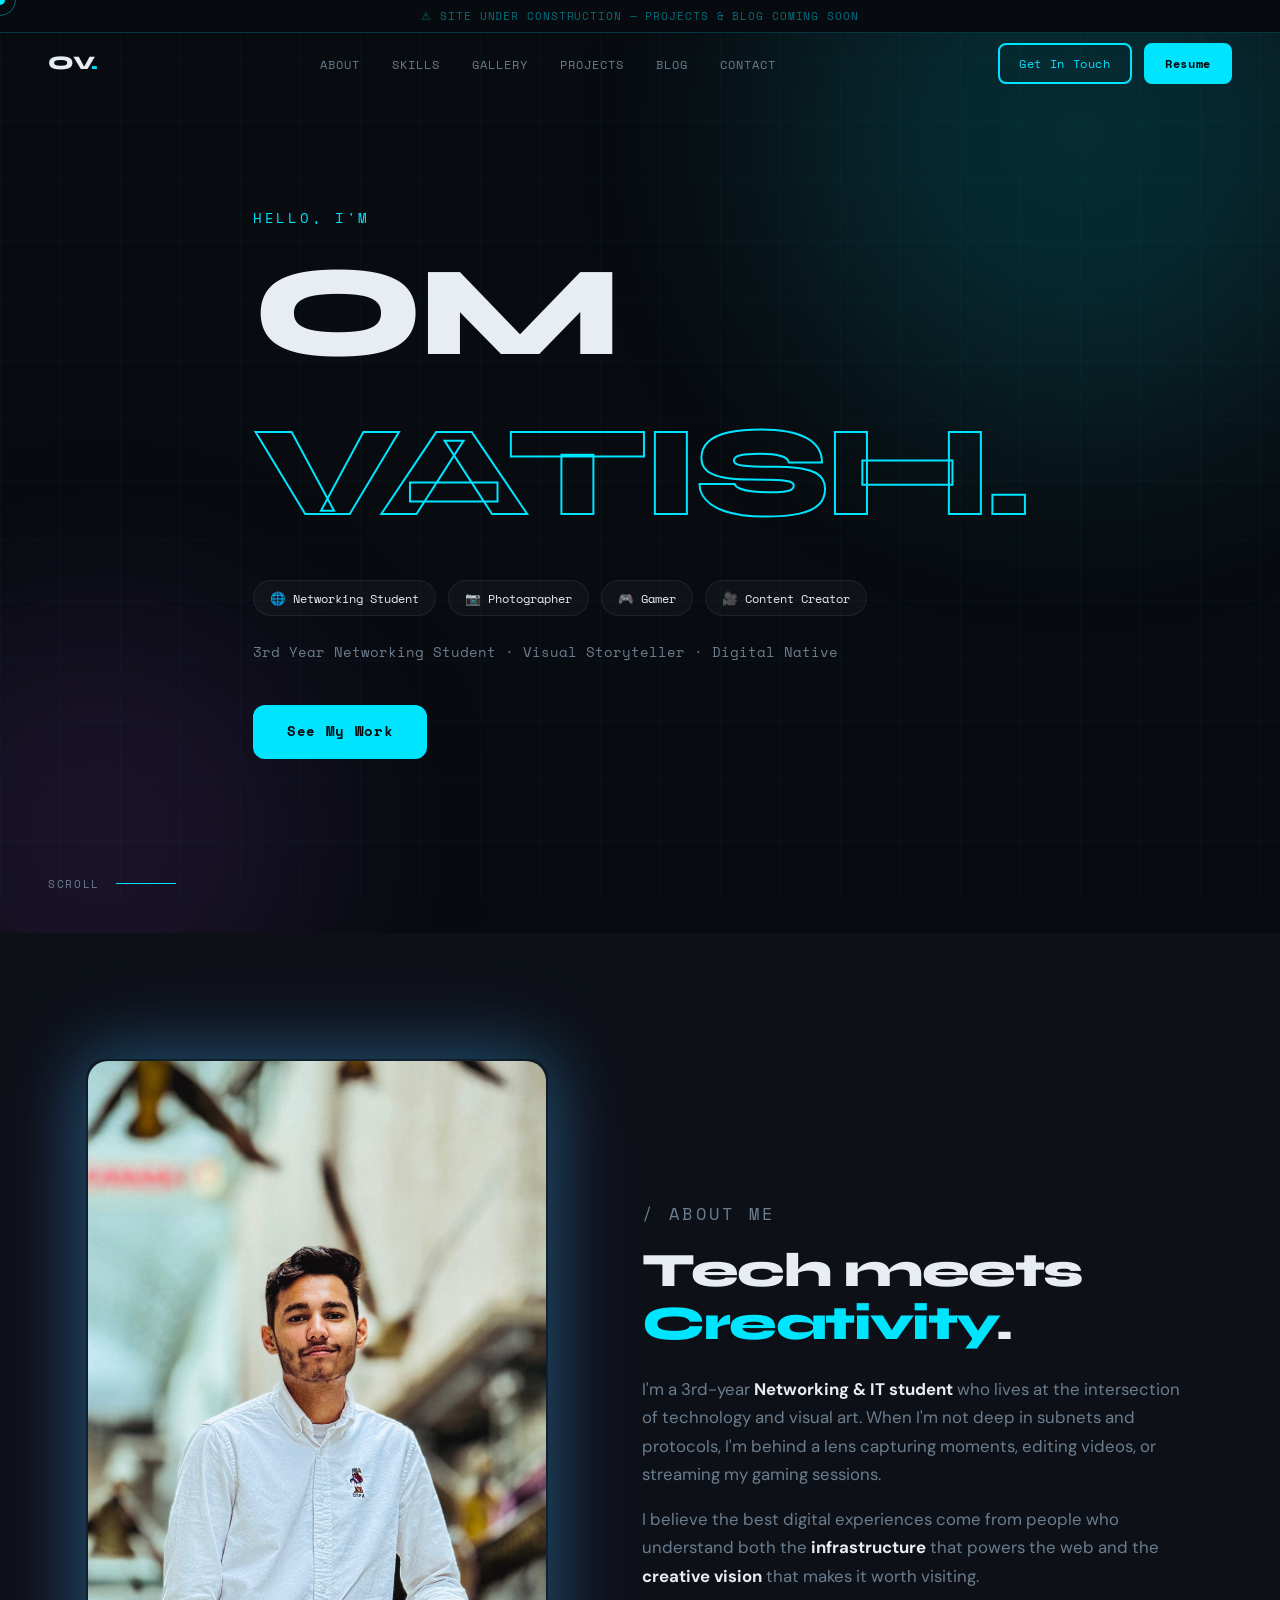
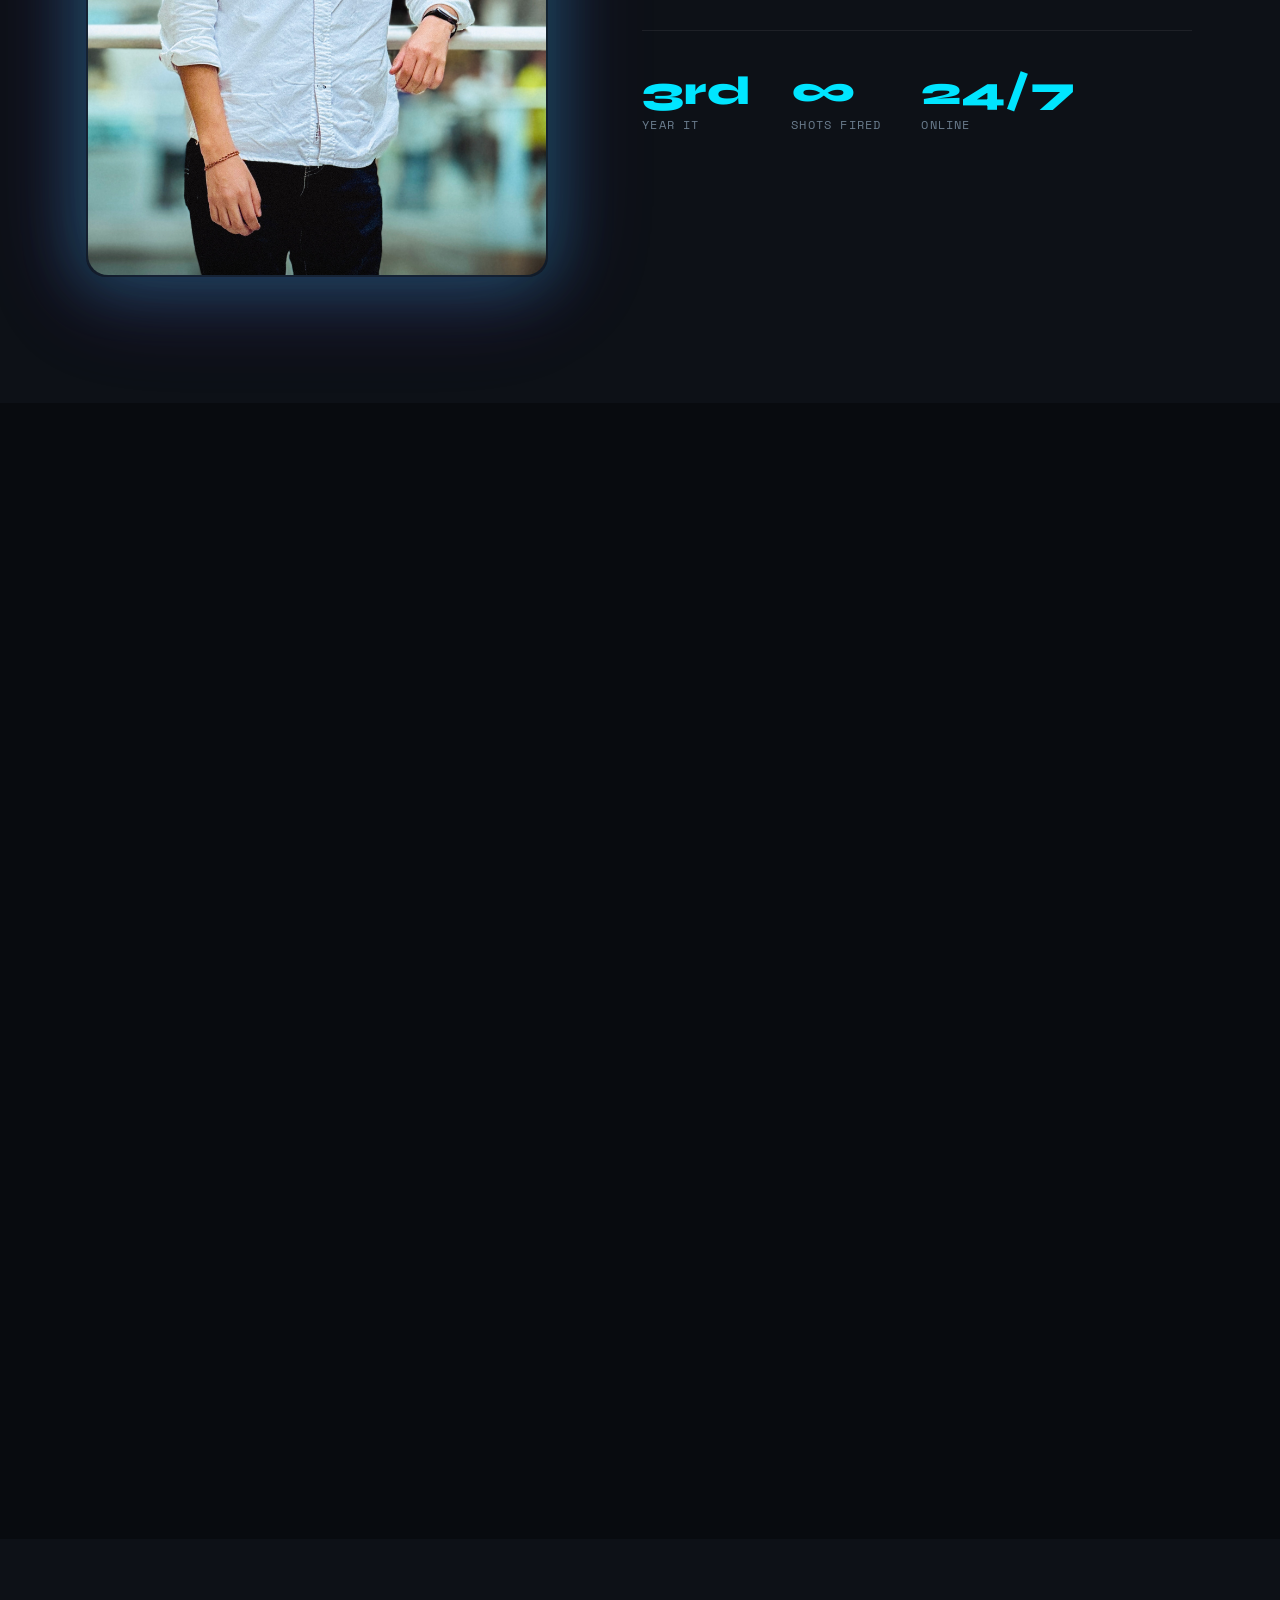
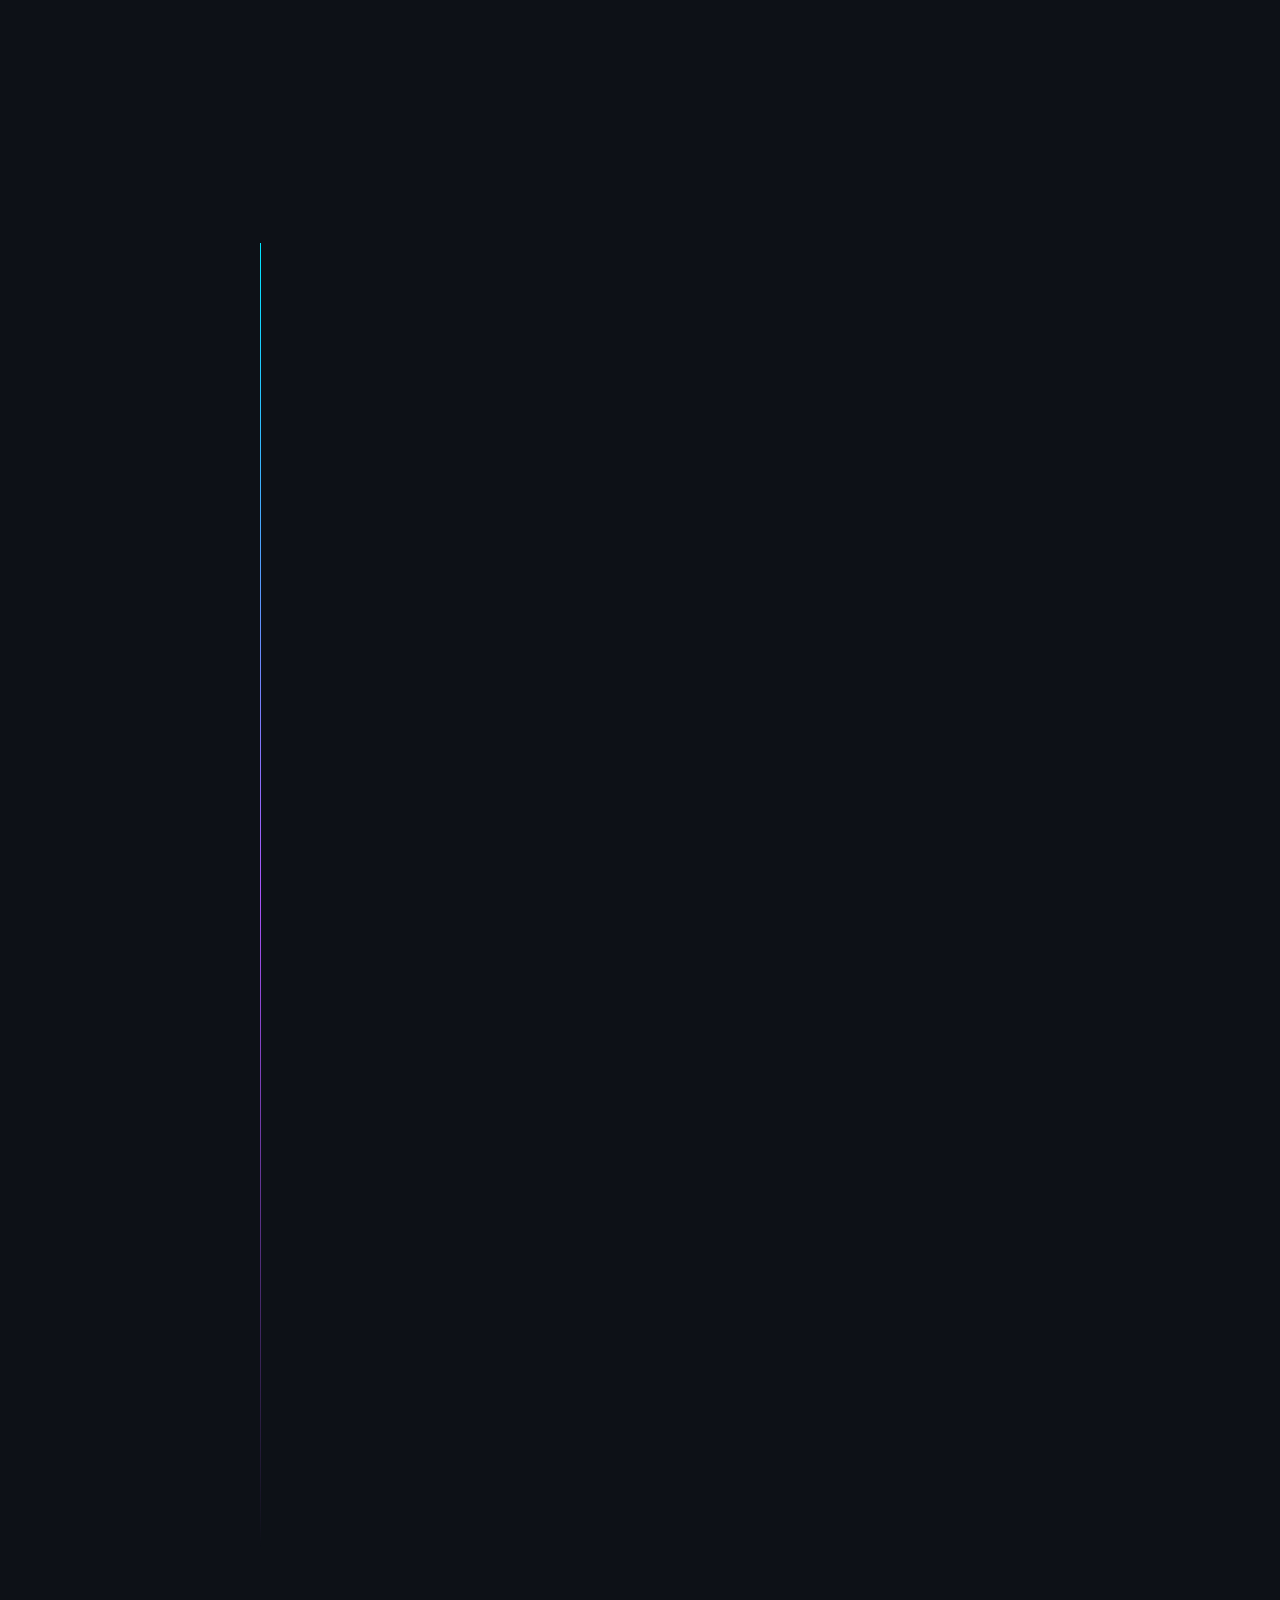
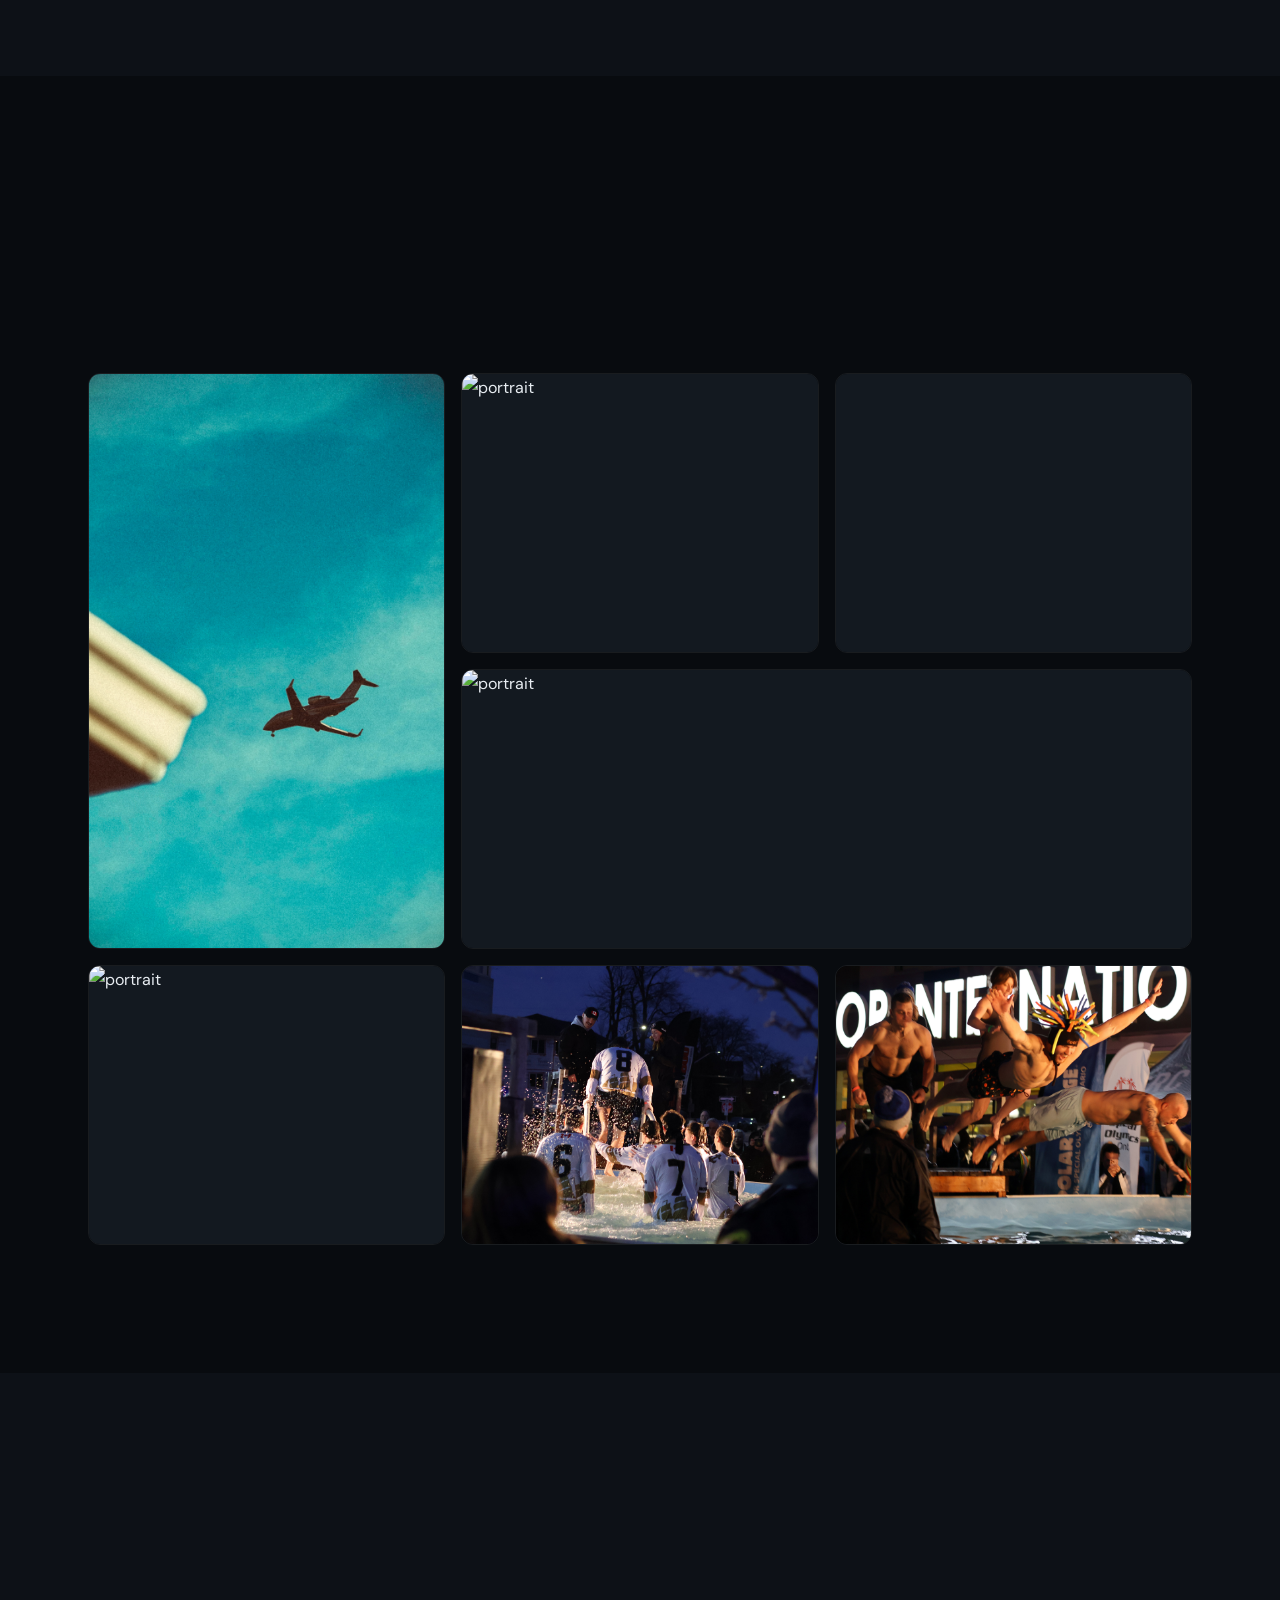
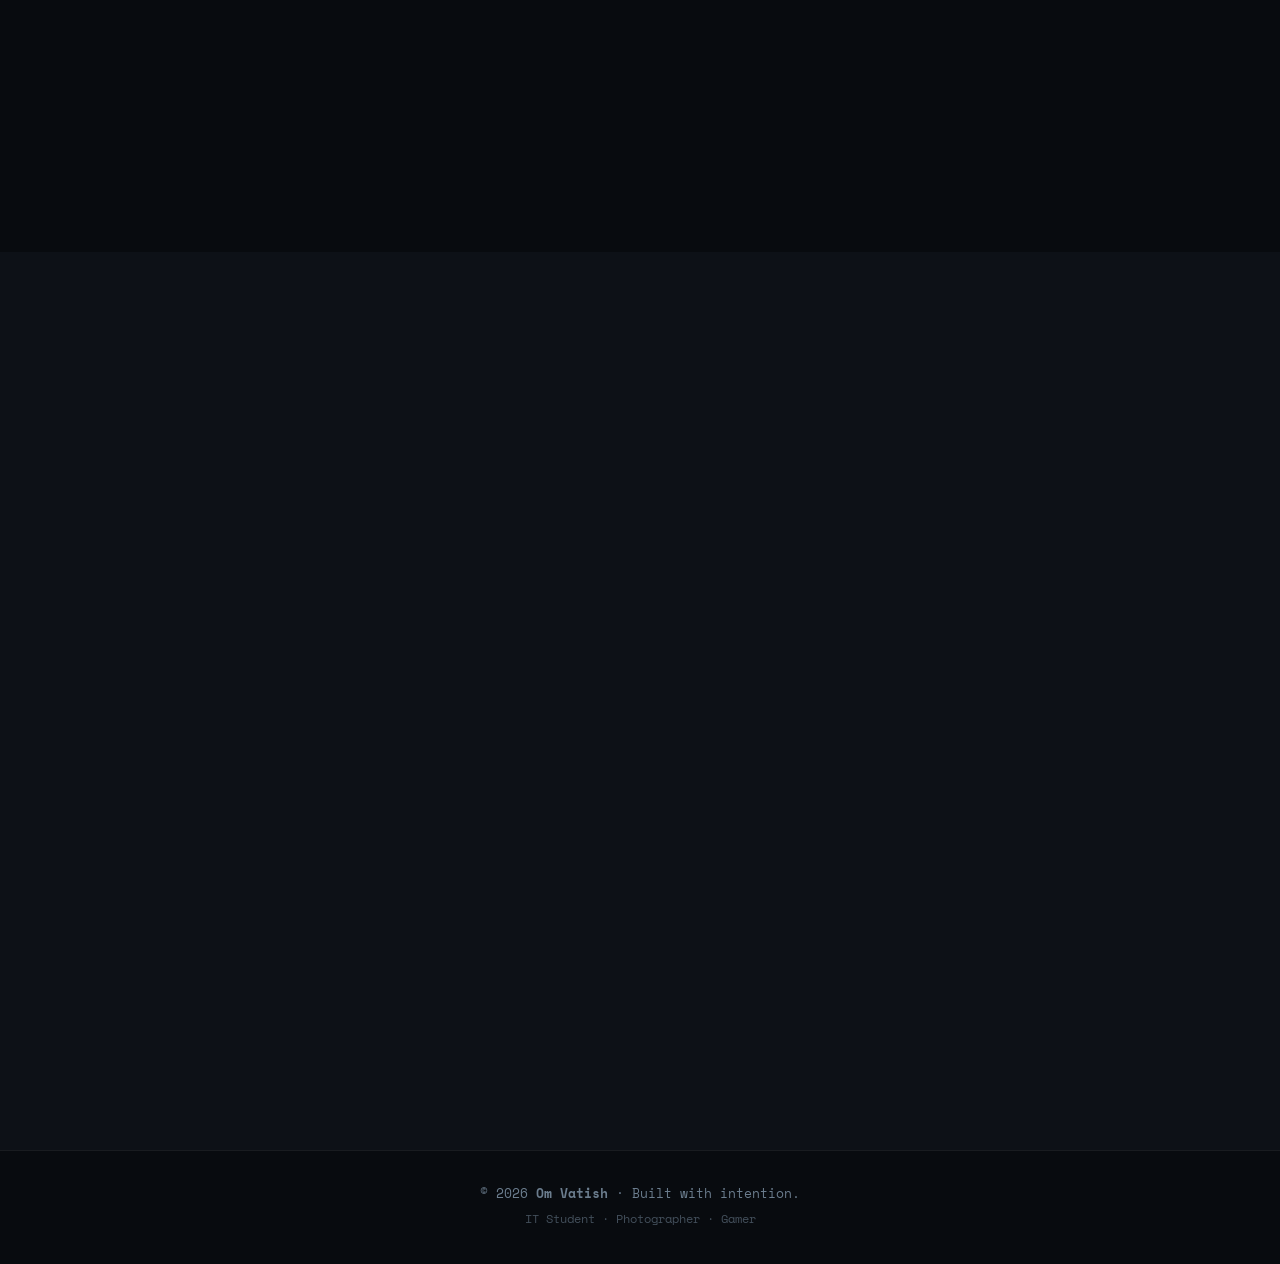
==== index.html @ e653dc5a "Revise blog post title and introduction Updated blog post title and excerpt for clarity." ====
<!DOCTYPE html>
<html lang="en">
<head>
  <meta charset="UTF-8" />
  <meta name="viewport" content="width=device-width, initial-scale=1.0"/>
  <title>Om Vatish — IT · Photography · Streaming</title>
  <link rel="stylesheet" href="css/style.css" />
  <link rel="preconnect" href="https://fonts.googleapis.com">
  <link href="https://fonts.googleapis.com/css2?family=Syne:wght@400;600;700;800&family=Space+Mono:ital,wght@0,400;0,700;1,400&family=DM+Sans:wght@300;400;500&display=swap" rel="stylesheet">
  <link rel="apple-touch-icon" sizes="180x180" href="apple-touch-icon.png"/>
  <link rel="icon" type="image/png" sizes="32x32" href="favicon-32x32.png"/>
  <link rel="icon" type="image/png" sizes="16x16" href="favicon-16x16.png"/>
  <link rel="icon" type="image/x-icon" href="favicon.ico"/>
  <link rel="icon" type="image/png" sizes="512x512" href="android-chrome-512x512.png"/>
  <link rel="icon" type="image/png" sizes="192x192" href="android-chrome-192x192.png"/>
</head>
  
<body>

  <!-- ─── DEV BANNER ─────────────────────────────────────── -->
  <div id="dev-banner">
  <div class="banner-inner">
    <span class="banner-icon">⚠</span>
    <span class="banner-text">Site under construction — Projects &amp; Blog coming soon</span>
  </div>
</div>

  <!-- ─── CURSOR ─────────────────────────────────────────── -->
  <div class="cursor" id="cursor"></div>
  <div class="cursor-trail" id="cursor-trail"></div>

  <!-- ─── NAV ────────────────────────────────────────────── -->
  <nav class="nav" id="nav">
    <a href="#home" class="nav-logo">OV<span class="dot">.</span></a>
    <ul class="nav-links">
      <li class="nav-close-item"><button class="nav-close" id="nav-close" aria-label="close menu">✕ Close</button></li>
      <li><a href="#about">About</a></li>
      <li><a href="#skills">Skills</a></li>
      <li><a href="#gallery">Gallery</a></li>
      <li><a href="#projects">Projects</a></li>
      <li><a href="#blog">Blog</a></li>
      <li><a href="#contact">Contact</a></li>
      <li class="nav-mobile-buttons">
        <a href="#contact" class="btn-ghost">Get In Touch</a>
        <a href="resume.html" class="btn-primary" target="_blank" rel="noopener noreferrer">Resume</a>
      </li>
    </ul>
    <div class="nav-buttons">
      <a href="#contact" class="btn-ghost nav-resume">Get In Touch</a>
      <a href="resume.html" class="btn-primary nav-resume" target="_blank" rel="noopener noreferrer">Resume</a>
    </div>
    <button class="nav-toggle" id="nav-toggle" aria-label="toggle menu">
      <span></span><span></span><span></span>
    </button>
  </nav>

  <!-- ─── HERO ────────────────────────────────────────────── -->
  <section class="hero" id="home">
    <div class="hero-bg">
      <div class="grid-overlay"></div>
      <div class="glow glow-1"></div>
      <div class="glow glow-2"></div>
    </div>
    <div class="hero-content">
      <p class="hero-eyebrow reveal">Hello, I'm</p>
      <h1 class="hero-name reveal">
        <span class="line">OM</span>
        <span class="line accent-stroke">VATISH.</span>
      </h1>
      <div class="hero-tags reveal">
        <span class="tag">🌐 Networking Student</span>
        <span class="tag">📷 Photographer</span>
        <span class="tag">🎮 Gamer</span>
        <span class="tag">🎥 Content Creator</span>
      </div>
      <p class="hero-sub reveal">3rd Year Networking Student · Visual Storyteller · Digital Native</p>
      <div class="hero-cta reveal">
        <a href="#projects" class="btn-primary">See My Work</a>
      </div>
    </div>
    <div class="hero-scroll-hint">
      <span>Scroll</span>
      <div class="scroll-line"></div>
    </div>
  </section>

  <!-- ─── ABOUT ───────────────────────────────────────────── -->
  <section class="about section" id="about">
    <div class="container">
      <div class="about-grid">
        <div class="about-image-wrap reveal-left">
          <div class="about-img-placeholder">
            <div class="img-glow-wrap">
              <img src="images/Main1.jpg" alt="Om Vatish">
            </div>
          </div>
        </div>
        <div class="about-text reveal-right">
          <p class="section-label">/ About Me</p>
          <h2>Tech meets <em>Creativity</em>.</h2>
          <p>
            I'm a 3rd-year <strong>Networking &amp; IT student</strong> who lives at the intersection of technology and visual art.
            When I'm not deep in subnets and protocols, I'm behind a lens capturing moments, editing videos, or streaming my gaming sessions.
          </p>
          <p>
            I believe the best digital experiences come from people who understand both the <strong>infrastructure</strong> that powers the web and the <strong>creative vision</strong> that makes it worth visiting.
          </p>
          <div class="about-stats">
            <div class="stat"><span class="stat-num">3rd</span><span class="stat-label">Year IT</span></div>
            <div class="stat"><span class="stat-num">∞</span><span class="stat-label">Shots Fired</span></div>
            <div class="stat"><span class="stat-num">24/7</span><span class="stat-label">Online</span></div>
          </div>
        </div>
      </div>
    </div>
  </section>

  <!-- ─── SKILLS ──────────────────────────────────────────── -->
  <section class="skills section" id="skills">
    <div class="container">
      <p class="section-label center reveal">/ What I Do</p>
      <h2 class="section-title center reveal">Skills &amp; <em>Expertise</em></h2>
      <div class="skills-grid">

        <div class="skill-card reveal">
          <div class="skill-icon">
            <svg viewBox="0 0 24 24" fill="none" stroke="currentColor" stroke-width="1.5"><path d="M12 2C6.48 2 2 6.48 2 12s4.48 10 10 10 10-4.48 10-10S17.52 2 12 2zm-1 14H9V8h2v8zm4 0h-2V8h2v8z"/><path stroke-linecap="round" stroke-linejoin="round" d="M9 12h6M3 12h3m12 0h3"/></svg>
          </div>
          <h3>Networking &amp; IT</h3>
          <p>Routing, switching, TCP/IP, subnetting, network security, and infrastructure design. Currently working toward certifications.</p>
          <ul class="skill-tags">
            <li>Cisco IOS</li><li>Wireshark</li><li>Linux</li><li>TCP/IP</li>
          </ul>
        </div>

        <div class="skill-card reveal">
          <div class="skill-icon">
            <svg viewBox="0 0 24 24" fill="none" stroke="currentColor" stroke-width="1.5"><path stroke-linecap="round" stroke-linejoin="round" d="M6.827 6.175A2.31 2.31 0 0 1 5.186 7.23c-.38.054-.757.112-1.134.175C2.999 7.58 2.25 8.507 2.25 9.574V18a2.25 2.25 0 0 0 2.25 2.25h15A2.25 2.25 0 0 0 21.75 18V9.574c0-1.067-.75-1.994-1.802-2.169a47.865 47.865 0 0 0-1.134-.175 2.31 2.31 0 0 1-1.64-1.055l-.822-1.316a2.192 2.192 0 0 0-1.736-1.039 48.774 48.774 0 0 0-5.232 0 2.192 2.192 0 0 0-1.736 1.039l-.821 1.316Z"/><path stroke-linecap="round" stroke-linejoin="round" d="M16.5 12.75a4.5 4.5 0 1 1-9 0 4.5 4.5 0 0 1 9 0ZM18.75 10.5h.008v.008h-.008V10.5Z"/></svg>
          </div>
          <h3>Photography</h3>
          <p>Landscape, street, and event photography. Comfortable with both shooting and post-processing to tell visual stories.</p>
          <ul class="skill-tags">
            <li>Lightroom</li><li>Photoshop</li><li>Composition</li><li>Editing</li>
          </ul>
        </div>

        <div class="skill-card reveal">
          <div class="skill-icon">
            <svg viewBox="0 0 24 24" fill="none" stroke="currentColor" stroke-width="1.5"><path stroke-linecap="round" stroke-linejoin="round" d="m15.75 10.5 4.72-4.72a.75.75 0 0 1 1.28.53v11.38a.75.75 0 0 1-1.28.53l-4.72-4.72M4.5 18.75h9a2.25 2.25 0 0 0 2.25-2.25v-9a2.25 2.25 0 0 0-2.25-2.25h-9A2.25 2.25 0 0 0 2.25 7.5v9a2.25 2.25 0 0 0 2.25 2.25Z"/></svg>
          </div>
          <h3>Videography</h3>
          <p>Video production from pre-production through final cut — cinematic shoots, reels, and long-form content.</p>
          <ul class="skill-tags">
            <li>Premiere Pro</li><li>After Effects</li><li>DaVinci</li><li>Color Grading</li>
          </ul>
        </div>

        <div class="skill-card reveal">
          <div class="skill-icon">
            <svg viewBox="0 0 24 24" fill="none" stroke="currentColor" stroke-width="1.5"><path stroke-linecap="round" stroke-linejoin="round" d="M6 12a.75.75 0 0 1-.75-.75v-3a.75.75 0 0 1 1.5 0v3A.75.75 0 0 1 6 12Zm12 0a.75.75 0 0 1-.75-.75v-3a.75.75 0 0 1 1.5 0v3A.75.75 0 0 1 18 12Zm-6 7.5a.75.75 0 0 1-.75-.75V15a.75.75 0 0 1 1.5 0v3.75a.75.75 0 0 1-.75.75ZM3.75 9.75a2.25 2.25 0 1 1 4.5 0 2.25 2.25 0 0 1-4.5 0Zm12 0a2.25 2.25 0 1 1 4.5 0 2.25 2.25 0 0 1-4.5 0ZM9.75 15a2.25 2.25 0 1 1 4.5 0 2.25 2.25 0 0 1-4.5 0Z"/></svg>
          </div>
          <h3>Gaming &amp; Streaming</h3>
          <p>Content creation around gaming — live streaming, VOD editing, overlays, and building community experiences.</p>
          <ul class="skill-tags">
            <li>OBS Studio</li><li>Twitch/YT</li><li>Stream Design</li><li>Clip Editing</li>
          </ul>
        </div>

        <div class="skill-card reveal">
          <div class="skill-icon">
            <svg viewBox="0 0 24 24" fill="none" stroke="currentColor" stroke-width="1.5"><path stroke-linecap="round" stroke-linejoin="round" d="M17.25 6.75 22.5 12l-5.25 5.25m-10.5 0L1.5 12l5.25-5.25m7.5-3-4.5 16.5"/></svg>
          </div>
          <h3>Development</h3>
          <p>Web front-end basics, scripting, and automation. Building tools and pages like this one to showcase and solve problems.</p>
          <ul class="skill-tags">
            <li>HTML/CSS</li><li>JavaScript</li><li>Python</li><li>Git</li>
          </ul>
        </div>

        <div class="skill-card reveal">
          <div class="skill-icon">
            <svg viewBox="0 0 24 24" fill="none" stroke="currentColor" stroke-width="1.5"><path stroke-linecap="round" stroke-linejoin="round" d="M12 7.5h1.5m-1.5 3h1.5m-7.5 3h7.5m-7.5 3h7.5m3-9h3.375c.621 0 1.125.504 1.125 1.125V18a2.25 2.25 0 0 1-2.25 2.25M16.5 7.5V18a2.25 2.25 0 0 0 2.25 2.25M16.5 7.5V4.875c0-.621-.504-1.125-1.125-1.125H4.125C3.504 3.75 3 4.254 3 4.875V18a2.25 2.25 0 0 0 2.25 2.25h13.5M6 7.5h3v3H6v-3Z"/></svg>
          </div>
          <h3>Content &amp; Blogging</h3>
          <p>Writing about tech, gear reviews, tutorials, and my experiences at the crossroads of IT and creative work.</p>
          <ul class="skill-tags">
            <li>Tutorials</li><li>Reviews</li><li>Tech Blogs</li><li>Guides</li>
          </ul>
        </div>

      </div>
    </div>
  </section>

  <!-- ─── TIMELINE ─────────────────────────────────────── -->
  <section class="timeline-section section" id="timeline">
    <div class="container">
      <p class="section-label center reveal">/ My Journey</p>
      <h2 class="section-title center reveal">What I've Been <em>Up To</em></h2>
      <div class="timeline">

        <div class="timeline-item reveal" data-year="2025">
          <div class="timeline-dot"></div>
          <div class="timeline-content">
            <span class="timeline-year">Sep 2025 — Present</span>
            <h3>In the Final Year</h3>
            <p>Deep in advanced routing protocols, network security, and infrastructure design. Building labs in Packet Tracer, chasing certs.</p>
            <div class="timeline-tags"><span>CCNA Track</span><span>Security</span></div>
          </div>
        </div>

        <div class="timeline-item reveal" data-year="2025">
          <div class="timeline-dot"></div>
          <div class="timeline-content">
            <span class="timeline-year">Nov 2025</span>
            <h3>Launched Streaming &amp; Content Creation</h3>
            <p>Set up a full streaming rig with OBS. Started creating gaming content, designing stream overlays, and building an audience.</p>
            <div class="timeline-tags"><span>Gaming</span><span>Streaming</span></div>
          </div>
        </div>

        <div class="timeline-item reveal" data-year="2024">
          <div class="timeline-dot"></div>
          <div class="timeline-content">
            <span class="timeline-year">Sep 2024</span>
            <h3>Started Photography &amp; Videography</h3>
            <p>Picked up a camera and never looked back. Started shooting landscapes, events, and street scenes. Built a Lightroom workflow and began posting content online.</p>
            <div class="timeline-tags"><span>Photography</span><span>Video</span></div>
          </div>
        </div>

        <div class="timeline-item reveal" data-year="2024">
          <div class="timeline-dot"></div>
          <div class="timeline-content">
            <span class="timeline-year">May 2024</span>
            <h3>Started IT Program</h3>
            <p>Got enrolled in Computer Systems Networking - Technician. First exposure to Cisco IOS, TCP/IP fundamentals, and Linux. Immediately hooked.</p>
            <div class="timeline-tags"><span>IT</span><span>Linux</span></div>
          </div>
        </div>

        <div class="timeline-item reveal" data-year="now">
          <div class="timeline-dot active"></div>
          <div class="timeline-content highlight">
            <span class="timeline-year now-label">Right Now!</span>
            <h3>Learning, Shooting, Streaming</h3>
            <p>All three lanes running at once. Looking for internships, collabs, and cool projects to work on.</p>
            <div class="timeline-tags"><span>Open to Work</span><span>Collabs Welcome</span></div>
          </div>
        </div>

      </div>
    </div>
  </section>

  <!-- ─── GALLERY ──────────────────────────────────────────── -->
  <section class="gallery section" id="gallery">
    <div class="container">
      <p class="section-label center reveal">/ Visual Work</p>
      <h2 class="section-title center reveal">Through the <em>Lens</em></h2>
      <div class="gallery-grid">
        <div class="gallery-item tall reveal-scale" style="--d:0s"><div class="gallery-placeholder"><img src="images/IMG1.JPG" alt="plane"></div></div>
        <div class="gallery-item reveal-scale" style="--d:0.1s"><div class="gallery-placeholder"><img src="images/IMG2.jpg" alt="portrait"></div></div>
        <div class="gallery-item reveal-scale" style="--d:0.2s"><div class="gallery-placeholder"><video autoplay loop muted playsinline style="width:100%; height:100%; object-fit:cover; display:block;"><source src="images/mosaic.mp4" type="video/mp4"></video></div></div>
        <div class="gallery-item wide reveal-scale" style="--d:0.2s"><div class="gallery-placeholder"><img src="images/IMG4.jpg" alt="portrait"></div></div>
        <div class="gallery-item reveal-scale" style="--d:0.25s"><div class="gallery-placeholder"><img src="images/IMG5.JPG" alt="portrait"></div></div>
        <div class="gallery-item reveal-scale" style="--d:0.3s"><div class="gallery-placeholder"><img src="images/IMG6.jpg" alt="portrait"></div></div>
        <div class="gallery-item reveal-scale" style="--d:0.35s"><div class="gallery-placeholder"><img src="images/IMG8.jpg" alt="portrait"></div></div>
      </div>
    </div>
  </section>

  <!-- ─── PROJECTS ─────────────────────────────────────────── -->
  <section class="projects section" id="projects">
    <div class="container">
      <p class="section-label center reveal">/ My Work</p>
      <h2 class="section-title center reveal">Featured <em>Projects</em></h2>
      <div class="projects-list">

        <div class="project-card reveal">
          <div class="project-meta">
            <span class="project-num">01</span>
            <span class="project-type">Networking</span>
          </div>
          <div class="project-body">
            <h3>Project Title Here</h3>
            <p>Brief description of this project. What it does, what you learned, why it matters. Keep it punchy and clear.</p>
            <div class="project-stack">
              <span>Cisco Packet Tracer</span><span>VLANs</span><span>OSPF</span>
            </div>
          </div>
          <a href="#" class="project-link" aria-label="View project">→</a>
        </div>

        <div class="project-card reveal">
          <div class="project-meta">
            <span class="project-num">02</span>
            <span class="project-type">Photography</span>
          </div>
          <div class="project-body">
            <h3>Photo Series / Album Name</h3>
            <p>A short series exploring [theme]. Shot over [timeframe] with [camera/lens]. Tell the story behind the shoot.</p>
            <div class="project-stack">
              <span>Lightroom</span><span>Photoshop</span><span>35mm equiv</span>
            </div>
          </div>
          <a href="#" class="project-link" aria-label="View project">→</a>
        </div>

        <div class="project-card reveal">
          <div class="project-meta">
            <span class="project-num">03</span>
            <span class="project-type">Streaming / Video</span>
          </div>
          <div class="project-body">
            <h3>YouTube / Twitch Channel</h3>
            <p>Content creation around gaming and tech. Stream overlays, highlight reels, thumbnail design — the full package.</p>
            <div class="project-stack">
              <span>OBS</span><span>Premiere Pro</span><span>Twitch</span>
            </div>
          </div>
          <a href="#" class="project-link" aria-label="View channel">→</a>
        </div>

        <div class="project-card reveal">
          <div class="project-meta">
            <span class="project-num">04</span>
            <span class="project-type">Dev / Web</span>
          </div>
          <div class="project-body">
            <h3>Another Project</h3>
            <p>Add any other projects here — scripts, automation tools, websites, or anything else you've built or contributed to.</p>
            <div class="project-stack">
              <span>Python</span><span>GitHub</span><span>HTML/CSS</span>
            </div>
          </div>
          <a href="#" class="project-link" aria-label="View project">→</a>
        </div>

      </div>
    </div>
  </section>

  <!-- ─── BLOG ─────────────────────────────────────────────── -->
  <section class="blog section" id="blog">
    <div class="container">
      <p class="section-label center reveal">/ Thoughts</p>
      <h2 class="section-title center reveal">Latest <em>Posts</em></h2>
      <div class="blog-grid">

        <article class="blog-card reveal">
          <div class="blog-img-placeholder"><img src="images/homelab.jpg" alt"homelab picture"></div>
          <div class="blog-content">
            <span class="blog-tag">Networking</span>
            <h3><a href="blog/post-1.html">Building My Homelab as a Networking Student</a></h3>
            <p>How I turned a small PC into a real-world IT learning environment</p>
            <div class="blog-meta">
              <span>📅 Jan 2025</span>
              <span>5 min read</span>
            </div>
          </div>
        </article>

        <article class="blog-card reveal">
          <div class="blog-img-placeholder"><img src="images/IMG6.jpg" alt="portrait"></div>
          <div class="blog-content">
            <span class="blog-tag">Photography</span>
            <h3><a href="blog/post-template.html">Behind the Lens: Polar Plunge Windsor 2026</a></h3>
            <p>Coverage of Polar Plunge Windsor 2026, documenting community impact and contributing event photography featured in local media.</p>
            <div class="blog-meta">
              <span>📅 Feb 2025</span>
              <span>4 min read</span>
            </div>
          </div>
        </article>

        <article class="blog-card reveal">
          <div class="blog-img-placeholder"><span>Post Image</span></div>
          <div class="blog-content">
            <span class="blog-tag">Gaming</span>
            <h3><a href="blog/post-3.html">Third Post Title Here</a></h3>
            <p>Short preview. Could be a gear review, game review, tutorial, or personal experience...</p>
            <div class="blog-meta">
              <span>📅 Mar 2025</span>
              <span>3 min read</span>
            </div>
          </div>
        </article>

      </div>
    </div>
  </section>

  <!-- ─── CONTACT ──────────────────────────────────────────── -->
  <section class="contact section" id="contact">
    <div class="container">
      <div class="contact-inner reveal">
        <p class="section-label center">/ Say Hello</p>
        <h2 class="section-title center">Let's <em>Connect</em></h2>
        <p class="contact-sub">Whether it's a collab, project, or just a conversation about cameras and packets — my inbox is open.</p>
        <a href="mailto:contact@omvatish.ca" class="btn-primary large">contact@omvatish.ca</a>
        <div class="social-links">
          <a href="https://github.com/omvatish" target="_blank" rel="noopener noreferrer" class="social-link" aria-label="GitHub">
            <svg viewBox="0 0 24 24" fill="currentColor"><path d="M12 2C6.477 2 2 6.477 2 12c0 4.418 2.865 8.167 6.839 9.49.5.09.682-.217.682-.482 0-.237-.009-.866-.013-1.7-2.782.603-3.369-1.342-3.369-1.342-.454-1.154-1.11-1.462-1.11-1.462-.908-.62.069-.607.069-.607 1.003.07 1.531 1.03 1.531 1.03.892 1.529 2.341 1.087 2.91.832.092-.647.35-1.088.636-1.338-2.22-.253-4.555-1.11-4.555-4.943 0-1.091.39-1.984 1.03-2.682-.103-.254-.447-1.27.097-2.646 0 0 .84-.269 2.75 1.025A9.578 9.578 0 0 1 12 6.836c.85.004 1.705.114 2.504.336 1.909-1.294 2.747-1.025 2.747-1.025.546 1.376.202 2.394.1 2.646.64.699 1.026 1.591 1.026 2.682 0 3.841-2.337 4.687-4.565 4.935.359.309.678.919.678 1.852 0 1.337-.012 2.416-.012 2.741 0 .267.18.578.688.48C19.138 20.163 22 16.418 22 12c0-5.523-4.477-10-10-10z"/></svg>
          </a>
          <a href="https://www.linkedin.com/in/om-vatish-1a502424b/" target="_blank" rel="noopener noreferrer" class="social-link" aria-label="LinkedIn">
            <svg viewBox="0 0 24 24" fill="currentColor"><path d="M20.447 20.452h-3.554v-5.569c0-1.328-.027-3.037-1.852-3.037-1.853 0-2.136 1.445-2.136 2.939v5.667H9.351V9h3.414v1.561h.046c.477-.9 1.637-1.85 3.37-1.85 3.601 0 4.267 2.37 4.267 5.455v6.286zM5.337 7.433a2.062 2.062 0 0 1-2.063-2.065 2.064 2.064 0 1 1 2.063 2.065zm1.782 13.019H3.555V9h3.564v11.452zM22.225 0H1.771C.792 0 0 .774 0 1.729v20.542C0 23.227.792 24 1.771 24h20.451C23.2 24 24 23.227 24 22.271V1.729C24 .774 23.2 0 22.222 0h.003z"/></svg>
          </a>
          <a href="https://www.instagram.com/om_vatish/" target="_blank" rel="noopener noreferrer" class="social-link" aria-label="Instagram">
            <svg viewBox="0 0 24 24" fill="currentColor"><path d="M12 2.163c3.204 0 3.584.012 4.85.07 3.252.148 4.771 1.691 4.919 4.919.058 1.265.069 1.645.069 4.849 0 3.205-.012 3.584-.069 4.849-.149 3.225-1.664 4.771-4.919 4.919-1.266.058-1.644.07-4.85.07-3.204 0-3.584-.012-4.849-.07-3.26-.149-4.771-1.699-4.919-4.92-.058-1.265-.07-1.644-.07-4.849 0-3.204.013-3.583.07-4.849.149-3.227 1.664-4.771 4.919-4.919 1.266-.057 1.645-.069 4.849-.069zM12 0C8.741 0 8.333.014 7.053.072 2.695.272.273 2.69.073 7.052.014 8.333 0 8.741 0 12c0 3.259.014 3.668.072 4.948.2 4.358 2.618 6.78 6.98 6.98C8.333 23.986 8.741 24 12 24c3.259 0 3.668-.014 4.948-.072 4.354-.2 6.782-2.618 6.979-6.98.059-1.28.073-1.689.073-4.948 0-3.259-.014-3.667-.072-4.947-.196-4.354-2.617-6.78-6.979-6.98C15.668.014 15.259 0 12 0zm0 5.838a6.162 6.162 0 1 0 0 12.324 6.162 6.162 0 0 0 0-12.324zM12 16a4 4 0 1 1 0-8 4 4 0 0 1 0 8zm6.406-11.845a1.44 1.44 0 1 0 0 2.881 1.44 1.44 0 0 0 0-2.881z"/></svg>
          </a>
          <a href="https://www.twitch.tv/bakchodplayz" target="_blank" rel="noopener noreferrer" class="social-link" aria-label="Twitch">
            <svg viewBox="0 0 24 24" fill="currentColor"><path d="M11.571 4.714h1.715v5.143H11.57zm4.715 0H18v5.143h-1.714zM6 0L1.714 4.286v15.428h5.143V24l4.286-4.286h3.428L22.286 12V0zm14.571 11.143l-3.428 3.428h-3.429l-3 3v-3H6.857V1.714h13.714z"/></svg>
          </a>
          <a href="https://youtube.com/@vplayz1" target="_blank" rel="noopener noreferrer" class="social-link" aria-label="YouTube">
            <svg viewBox="0 0 24 24" fill="currentColor"><path d="M23.498 6.186a3.016 3.016 0 0 0-2.122-2.136C19.505 3.545 12 3.545 12 3.545s-7.505 0-9.377.505A3.017 3.017 0 0 0 .502 6.186C0 8.07 0 12 0 12s0 3.93.502 5.814a3.016 3.016 0 0 0 2.122 2.136c1.871.505 9.376.505 9.376.505s7.505 0 9.377-.505a3.015 3.015 0 0 0 2.122-2.136C24 15.93 24 12 24 12s0-3.93-.502-5.814zM9.545 15.568V8.432L15.818 12l-6.273 3.568z"/></svg>
          </a>
        </div>
      </div>
    </div>
  </section>

  <!-- ─── FOOTER ───────────────────────────────────────────── -->
  <footer class="footer">
    <div class="container">
      <p>© 2026 <strong>Om Vatish</strong> · Built with intention.</p>
      <p class="footer-sub">IT Student · Photographer · Gamer</p>
    </div>
  </footer>

  <script src="js/main.js"></script>

  <script>
    // Banner dismiss + nav offset updater
    function dismissBanner() {
      const banner = document.getElementById('dev-banner');
      banner.style.display = 'none';
      document.getElementById('nav').style.top = '0px';
    }

    // Dynamically offset nav below banner
    function updateNavOffset() {
      const banner = document.getElementById('dev-banner');
      const nav = document.getElementById('nav');
      if (banner && banner.offsetHeight > 0) {
        nav.style.top = banner.offsetHeight + 'px';
      }
    }
    

    updateNavOffset();
    window.addEventListener('resize', updateNavOffset);
  </script>
  <script>
  window.addEventListener('scroll', () => {
    const banner = document.getElementById('dev-banner');
    const nav = document.getElementById('nav');
    const bannerBottom = banner.getBoundingClientRect().bottom;
    nav.style.top = Math.max(0, bannerBottom) + 'px';
  });
</script>

</body>
</html>
---- css/style.css ----
/* ─────────────────────────────────────────────
   ROOT & RESET
───────────────────────────────────────────── */
:root {
  --bg: #080b0f;
  --bg2: #0d1117;
  --surface: #131920;
  --border: rgba(255,255,255,0.07);
  --text: #e8edf2;
  --text-muted: #6b7d8e;
  --accent: #00e5ff;
  --accent2: #ff6b35;
  --accent3: #a855f7;
  --font-display: 'Syne', sans-serif;
  --font-mono: 'Space Mono', monospace;
  --font-body: 'DM Sans', sans-serif;
  --radius: 12px;
  --transition: 0.4s cubic-bezier(0.25, 0.46, 0.45, 0.94);
  --banner-h: 38px;
}
*, *::before, *::after { box-sizing: border-box; margin: 0; padding: 0; }
html { scroll-behavior: smooth; }
body {
  background: var(--bg);
  color: var(--text);
  font-family: var(--font-body);
  font-size: 16px;
  line-height: 1.7;
  overflow-x: hidden;
  cursor: none;
}
img { max-width: 100%; display: block; }
a { color: inherit; text-decoration: none; }
ul { list-style: none; }

/* ─────────────────────────────────────────────
   DEV BANNER
───────────────────────────────────────────── */
#dev-banner {
  position: relative;
  top: 0;
  z-index: 1001;
  background: rgba(8, 11, 15, 0.95);
  border-bottom: 1px solid rgba(0, 229, 255, 0.2); /* dimmer border */
  backdrop-filter: blur(10px);
}

.banner-inner {
  display: flex;
  align-items: center;
  justify-content: center;
  gap: 0.5rem;
  padding: 0.4rem 1rem;
  font-family: var(--font-mono);
  font-size: 0.7rem;        /* smaller */
  color: rgba(0, 229, 255, 0.45); /* muted, not full cyan */
  letter-spacing: 0.08em;
  position: relative;
}

.banner-icon {
  font-size: 0.7rem;
  animation: none; /* remove blink, less attention-grabbing */
}

.banner-text {
  text-transform: uppercase;
}

/* ─────────────────────────────────────────────
   CUSTOM CURSOR
───────────────────────────────────────────── */
.cursor {
  width: 10px; height: 10px;
  border-radius: 50%;
  background: var(--accent);
  position: fixed;
  top: 0; left: 0;
  pointer-events: none;
  z-index: 9999;
  transform: translate(-50%, -50%);
  transition: transform 0.1s ease, background 0.3s;
  mix-blend-mode: screen;
}
.cursor-trail {
  width: 32px; height: 32px;
  border-radius: 50%;
  border: 1px solid rgba(0,229,255,0.4);
  position: fixed;
  top: 0; left: 0;
  pointer-events: none;
  z-index: 9998;
  transform: translate(-50%, -50%);
  transition: all 0.15s ease;
}
body:has(a:hover) .cursor, body:has(button:hover) .cursor { transform: translate(-50%,-50%) scale(2.5); background: var(--accent2); }
body:has(a:hover) .cursor-trail, body:has(button:hover) .cursor-trail { transform: translate(-50%,-50%) scale(1.5); border-color: var(--accent2); }

/* ─────────────────────────────────────────────
   NAV
───────────────────────────────────────────── */
.nav {
  position: fixed;
  top: 36px;
  left: 0; right: 0;
  display: flex; align-items: center; justify-content: space-between;
  padding: 0.6rem 3rem;
  z-index: 1000;
  background: transparent;
  transition: background var(--transition), backdrop-filter var(--transition), top 0.2s ease;
}
.nav.scrolled {
  background: rgba(8,11,15,0.9);
  backdrop-filter: blur(20px);
  border-bottom: 1px solid var(--border);
}
.nav:not(.scrolled) {
  background: transparent !important;
  border-bottom: none !important;
  backdrop-filter: none !important;
}
.nav-logo {
  font-family: var(--font-display);
  font-size: 1.2rem;
  font-weight: 800;
  color: var(--text);
  letter-spacing: -0.02em;
}
.dot { color: var(--accent); }
.nav-links { display: flex; gap: 2rem; }
.nav-links a {
  font-family: var(--font-mono);
  font-size: 0.78rem;
  color: var(--text-muted);
  letter-spacing: 0.08em;
  text-transform: uppercase;
  transition: color 0.2s;
  position: relative;
}
.nav-links a::after {
  content: '';
  position: absolute; bottom: -4px; left: 0;
  width: 0; height: 1px;
  background: var(--accent);
  transition: width 0.3s ease;
}
.nav-links a:hover { color: var(--text); }
.nav-links a:hover::after { width: 100%; }
.nav-toggle { display: none; flex-direction: column; gap: 5px; background: none; border: none; cursor: none; padding: 4px; }
.nav-toggle span { display: block; width: 24px; height: 2px; background: var(--text); transition: all 0.3s; }

/* ─────────────────────────────────────────────
   HERO
───────────────────────────────────────────── */
.hero {
  min-height: 100vh;
  display: flex; align-items: center; justify-content: center;
  position: relative;
  overflow: hidden;
  padding: 3rem 3rem 3rem;
  width: 100%;
  max-width: 100vw;
}
.hero-bg {
  position: absolute; inset: 0;
  z-index: 0;
}
.grid-overlay {
  position: fixed;
  inset: 0;
  width: 100%;
  height: 100%;
  background-image:
    linear-gradient(rgba(0,229,255,0.03) 1px, transparent 1px),
    linear-gradient(90deg, rgba(0,229,255,0.03) 1px, transparent 1px);
  background-size: 60px 60px;
  pointer-events: none;
  z-index: 0;
}
.glow {
  position: absolute;
  border-radius: 50%;
  filter: blur(120px);
  opacity: 0.15;
  pointer-events: none;
}
.glow-1 {
  width: 600px; height: 600px;
  background: var(--accent);
  top: -200px; right: -100px;
  animation: float 8s ease-in-out infinite;
}
.glow-2 {
  width: 400px; height: 400px;
  background: var(--accent3);
  bottom: -100px; left: -100px;
  animation: float 10s ease-in-out infinite reverse;
}
@keyframes float {
  0%, 100% { transform: translateY(0); }
  50% { transform: translateY(-30px); }
}
.hero-content { position: relative; z-index: 1; max-width: 900px; }
.hero-eyebrow {
  font-family: var(--font-mono);
  font-size: 0.85rem;
  color: var(--accent);
  letter-spacing: 0.2em;
  text-transform: uppercase;
  margin-bottom: 1rem;
}
.hero-name {
  font-family: var(--font-display);
  font-size: clamp(3rem, 10vw, 11rem);
  font-weight: 800;
  line-height: 1.05;
  letter-spacing: -0.03em;
  margin-bottom: 2.5rem;
  display: flex;
  flex-direction: column;
  gap: 0.2em;
  max-width: 100%;
}
.hero-name .line { display: block; white-space: nowrap; }
.accent-stroke {
  -webkit-text-stroke: 2px var(--accent);
  color: transparent;
}
.hero-tags {
  display: flex; flex-wrap: wrap; gap: 0.75rem;
  margin-bottom: 1.5rem;
}
.tag {
  font-family: var(--font-mono);
  font-size: 0.78rem;
  padding: 0.4rem 1rem;
  border: 1px solid var(--border);
  border-radius: 100px;
  background: rgba(255,255,255,0.03);
  transition: border-color 0.3s, background 0.3s;
}
.tag:hover { border-color: var(--accent); background: rgba(0,229,255,0.05); }
.hero-sub {
  font-family: var(--font-mono);
  color: var(--text-muted);
  font-size: 0.9rem;
  margin-bottom: 2.5rem;
}
.hero-cta { display: flex; gap: 1rem; flex-wrap: wrap; }
.btn-primary {
  display: inline-block;
  padding: 0.85rem 2rem;
  background: var(--accent);
  color: var(--bg);
  font-family: var(--font-mono);
  font-size: 0.85rem;
  font-weight: 700;
  letter-spacing: 0.05em;
  border-radius: var(--radius);
  border: 2px solid var(--accent);
  transition: background 0.3s, color 0.3s, transform 0.2s, box-shadow 0.3s;
}
.btn-primary:hover {
  background: transparent;
  color: var(--accent);
  transform: translateY(-2px);
  box-shadow: 0 8px 30px rgba(0,229,255,0.2);
}
.btn-primary.large { padding: 1rem 2.5rem; font-size: 0.95rem; }
.btn-ghost {
  display: inline-block;
  padding: 0.85rem 2rem;
  background: transparent;
  color: var(--accent);
  font-family: var(--font-mono);
  font-size: 0.85rem;
  letter-spacing: 0.05em;
  border-radius: var(--radius);
  border: 2px solid var(--accent);
  transition: background 0.3s, color 0.3s, transform 0.2s, box-shadow 0.3s;
}
.btn-ghost:hover {
  background: var(--accent);
  color: var(--bg);
  transform: translateY(-2px);
  box-shadow: 0 8px 30px rgba(0,229,255,0.2);
}
.hero-scroll-hint {
  position: absolute;
  bottom: 2.5rem; left: 3rem;
  display: flex; align-items: center; gap: 1rem;
  font-family: var(--font-mono);
  font-size: 0.7rem;
  color: var(--text-muted);
  letter-spacing: 0.15em;
  text-transform: uppercase;
}
.scroll-line {
  width: 60px; height: 1px;
  background: linear-gradient(90deg, var(--text-muted), transparent);
  position: relative;
  overflow: hidden;
}
.scroll-line::after {
  content: '';
  position: absolute;
  inset: 0;
  background: var(--accent);
  animation: scanline 2s ease-in-out infinite;
}
@keyframes scanline {
  0% { transform: translateX(-100%); }
  100% { transform: translateX(200%); }
}

/* ─────────────────────────────────────────────
   SECTIONS COMMON
   Alternating: --bg (odd) / --bg2 (even)
───────────────────────────────────────────── */
.section { padding: 8rem 0; }
.container { max-width: 1200px; margin: 0 auto; padding: 0 3rem; }
.section-label {
  font-family: var(--font-mono);
  font-size: 0.78rem;
  color: var(--accent);
  letter-spacing: 0.2em;
  text-transform: uppercase;
  margin-bottom: 1rem;
  display: block;
}
.section-label.center { text-align: center; }
.section-title {
  font-family: var(--font-display);
  font-size: clamp(2.5rem, 5vw, 4rem);
  font-weight: 800;
  letter-spacing: -0.03em;
  line-height: 1.05;
  margin-bottom: 4rem;
}
.section-title.center { text-align: center; }
.section-title em {
  font-style: normal;
  -webkit-text-stroke: 1.5px var(--accent);
  color: transparent;
}

/* ─────────────────────────────────────────────
   ABOUT  — bg2
───────────────────────────────────────────── */
.about { background: var(--bg2); }
.about-grid {
  display: grid;
  grid-template-columns: 1fr 1.2fr;
  gap: 6rem;
  align-items: center;
}
.about-image-wrap {
  position: relative;
  filter: drop-shadow(0 0 40px rgba(0,229,255,0.12)) drop-shadow(-8px 20px 40px rgba(168,85,247,0.1));
}
.about-img-placeholder {
  width: 100%;
  border-radius: 20px;
  overflow: visible;
  background: transparent;
  border: none;
  transition: transform 0.6s cubic-bezier(0.25, 0.46, 0.45, 0.94);
}
.about-img-placeholder:hover { transform: translateY(-8px); }
.img-placeholder-inner {
  width: 100%; height: 100%;
  display: flex; align-items: center; justify-content: center;
  font-family: var(--font-mono);
  font-size: 0.85rem;
  color: var(--text-muted);
  text-align: center;
  letter-spacing: 0.1em;
  text-transform: uppercase;
  border: 2px dashed var(--border);
  margin: 16px;
  width: calc(100% - 32px);
  height: calc(100% - 32px);
  border-radius: 8px;
}
.about-img-deco {
  position: absolute;
  width: 200px; height: 200px;
  border: 2px solid var(--accent);
  border-radius: var(--radius);
  top: -16px; right: -16px;
  z-index: -1;
  opacity: 0.3;
  display: none;
}
.about-text h2 {
  font-family: var(--font-display);
  font-size: clamp(2rem, 4vw, 3rem);
  font-weight: 800;
  letter-spacing: -0.03em;
  margin-bottom: 1.5rem;
  line-height: 1.1;
}
.about-text h2 em { font-style: normal; color: var(--accent); }
.about-text p { color: var(--text-muted); margin-bottom: 1rem; font-size: 1.05rem; }
.about-text p strong { color: var(--text); }
.about-stats {
  display: flex; gap: 2.5rem; margin-top: 2.5rem;
  padding-top: 2.5rem;
  border-top: 1px solid var(--border);
}
.stat { display: flex; flex-direction: column; gap: 0.25rem; }
.stat-num {
  font-family: var(--font-display);
  font-size: 2.5rem;
  font-weight: 800;
  color: var(--accent);
  line-height: 1;
}
.stat-label {
  font-family: var(--font-mono);
  font-size: 0.75rem;
  color: var(--text-muted);
  text-transform: uppercase;
  letter-spacing: 0.1em;
}

/* ─────────────────────────────────────────────
   SKILLS  — bg (dark)
───────────────────────────────────────────── */
.skills { background: var(--bg); }
.skills-grid {
  display: grid;
  grid-template-columns: repeat(3, 1fr);
  gap: 1.5rem;
}
.skill-card {
  background: rgba(255,255,255,0.03);
  backdrop-filter: blur(20px);
  -webkit-backdrop-filter: blur(20px);
  border: 1px solid rgba(255,255,255,0.08);
  border-radius: 20px;
  padding: 2rem;
  transition: border-color 0.4s, transform 0.4s, box-shadow 0.4s, background 0.4s;
  position: relative;
  overflow: hidden;
}
.skill-card::before {
  content: '';
  position: absolute; top: 0; left: 0; right: 0;
  height: 1px;
  background: linear-gradient(90deg, transparent, rgba(255,255,255,0.15), transparent);
}
.skill-card::after {
  content: '';
  position: absolute; inset: 0;
  background: radial-gradient(circle at 50% 0%, rgba(0,229,255,0.06), transparent 70%);
  opacity: 0;
  transition: opacity 0.4s;
}
.skill-card:hover {
  border-color: rgba(0,229,255,0.25);
  transform: translateY(-6px);
  box-shadow: 0 20px 60px rgba(0,0,0,0.4), 0 0 0 1px rgba(0,229,255,0.1);
  background: rgba(255,255,255,0.055);
}
.skill-card:hover::after { opacity: 1; }
.skill-icon {
  width: 44px; height: 44px;
  border-radius: 12px;
  background: rgba(0,229,255,0.08);
  border: 1px solid rgba(0,229,255,0.15);
  display: flex; align-items: center; justify-content: center;
  margin-bottom: 1.25rem;
  color: var(--accent);
  transition: background 0.3s, border-color 0.3s;
}
.skill-icon svg { width: 20px; height: 20px; }
.skill-card:hover .skill-icon {
  background: rgba(0,229,255,0.15);
  border-color: rgba(0,229,255,0.3);
}
.skill-card h3 {
  font-family: var(--font-display);
  font-size: 1.15rem;
  font-weight: 700;
  margin-bottom: 0.75rem;
}
.skill-card p { color: var(--text-muted); font-size: 0.9rem; margin-bottom: 1.25rem; }
.skill-tags {
  display: flex; flex-wrap: wrap; gap: 0.4rem;
}
.skill-tags li {
  font-family: var(--font-mono);
  font-size: 0.7rem;
  padding: 0.25rem 0.6rem;
  background: rgba(0,229,255,0.05);
  border: 1px solid rgba(0,229,255,0.12);
  border-radius: 4px;
  color: var(--accent);
}

/* ─────────────────────────────────────────────
   TIMELINE  — bg2
───────────────────────────────────────────── */
.timeline-section { background: var(--bg2); }
.timeline {
  position: relative;
  max-width: 760px;
  margin: 0 auto;
  padding-left: 2rem;
}
.timeline::before {
  content: '';
  position: absolute;
  left: 0; top: 8px; bottom: 0;
  width: 1px;
  background: linear-gradient(to bottom, var(--accent), var(--accent3), transparent);
}
.timeline-item {
  position: relative;
  padding: 0 0 3.5rem 2.5rem;
}
.timeline-item:last-child { padding-bottom: 0; }
.timeline-dot {
  position: absolute;
  left: -6px; top: 6px;
  width: 13px; height: 13px;
  border-radius: 50%;
  background: var(--bg2);
  border: 2px solid var(--accent);
  transition: background 0.3s, transform 0.3s, box-shadow 0.3s;
  z-index: 1;
}
.timeline-dot.active {
  background: var(--accent);
  box-shadow: 0 0 16px rgba(0,229,255,0.5);
  animation: pulse-dot 2s ease-in-out infinite;
}
@keyframes pulse-dot {
  0%, 100% { box-shadow: 0 0 0 0 rgba(0,229,255,0.4); }
  50% { box-shadow: 0 0 0 8px rgba(0,229,255,0); }
}
.timeline-item:hover .timeline-dot {
  background: var(--accent);
  transform: scale(1.3);
  box-shadow: 0 0 12px rgba(0,229,255,0.4);
}
.timeline-content {
  background: var(--surface);
  border: 1px solid var(--border);
  border-radius: var(--radius);
  padding: 1.75rem;
  transition: border-color 0.3s, transform 0.3s;
}
.timeline-content:hover { border-color: rgba(0,229,255,0.25); transform: translateX(6px); }
.timeline-content.highlight {
  border-color: rgba(0,229,255,0.3);
  background: rgba(0,229,255,0.04);
}
.timeline-year {
  font-family: var(--font-mono);
  font-size: 0.72rem;
  color: var(--accent);
  text-transform: uppercase;
  letter-spacing: 0.15em;
  display: block;
  margin-bottom: 0.6rem;
}
.now-label { color: var(--accent2) !important; }
.timeline-content h3 {
  font-family: var(--font-display);
  font-size: 1.2rem;
  font-weight: 700;
  margin-bottom: 0.5rem;
}
.timeline-content p {
  color: var(--text-muted);
  font-size: 0.92rem;
  margin-bottom: 1rem;
}
.timeline-tags {
  display: flex; flex-wrap: wrap; gap: 0.4rem;
}
.timeline-tags span {
  font-family: var(--font-mono);
  font-size: 0.7rem;
  padding: 0.25rem 0.6rem;
  background: rgba(168,85,247,0.08);
  border: 1px solid rgba(168,85,247,0.2);
  border-radius: 4px;
  color: var(--accent3);
}

/* ─────────────────────────────────────────────
   GALLERY  — bg (dark)
───────────────────────────────────────────── */
.gallery { background: var(--bg); }
.gallery-grid {
  display: grid;
  grid-template-columns: repeat(3, 1fr);
  grid-auto-rows: 280px;
  gap: 1rem;
}
.gallery-item { overflow: hidden; border-radius: var(--radius); border: 1px solid var(--border); }
.gallery-item.tall { grid-row: span 2; }
.gallery-item.wide { grid-column: span 2; }
.gallery-placeholder {
  width: 100%; height: 100%;
  background: var(--surface);
  display: flex; align-items: center; justify-content: center;
  transition: transform 0.6s ease;
}
.gallery-item:hover .gallery-placeholder { transform: scale(1.04); }
.gallery-placeholder span {
  font-family: var(--font-mono);
  font-size: 0.75rem;
  color: var(--text-muted);
  letter-spacing: 0.1em;
  text-transform: uppercase;
}
.gallery-item img {
  width: 100%;
  height: 100%;
  object-fit: cover;
  display: block;
  transition: transform 0.6s ease;
}
.gallery-item:hover img { transform: scale(1.05); }

/* ─── GALLERY SCALE-IN ANIMATION ───────────────── */
.reveal-scale {
  opacity: 0;
  transform: scale(0.92) translateY(20px);
  transition: opacity 0.7s cubic-bezier(0.16,1,0.3,1) var(--d, 0s),
              transform 0.7s cubic-bezier(0.16,1,0.3,1) var(--d, 0s);
}
.reveal-scale.visible {
  opacity: 1;
  transform: scale(1) translateY(0);
}

/* ─────────────────────────────────────────────
   PROJECTS  — bg2
───────────────────────────────────────────── */
.projects { background: var(--bg2); }
.projects-list { display: flex; flex-direction: column; gap: 0; }
.project-card {
  display: grid;
  grid-template-columns: 120px 1fr auto;
  align-items: center;
  gap: 2rem;
  padding: 2.5rem 0;
  border-bottom: 1px solid var(--border);
  transition: padding-left var(--transition);
}
.project-card:first-child { border-top: 1px solid var(--border); }
.project-card:hover { padding-left: 1rem; }
.project-meta { display: flex; flex-direction: column; gap: 0.4rem; }
.project-num {
  font-family: var(--font-display);
  font-size: 2rem;
  font-weight: 800;
  color: var(--border);
  line-height: 1;
}
.project-type {
  font-family: var(--font-mono);
  font-size: 0.7rem;
  color: var(--accent);
  text-transform: uppercase;
  letter-spacing: 0.1em;
}
.project-body h3 {
  font-family: var(--font-display);
  font-size: 1.4rem;
  font-weight: 700;
  margin-bottom: 0.5rem;
  transition: color 0.2s;
}
.project-card:hover .project-body h3 { color: var(--accent); }
.project-body p { color: var(--text-muted); font-size: 0.9rem; margin-bottom: 0.75rem; }
.project-stack { display: flex; flex-wrap: wrap; gap: 0.4rem; }
.project-stack span {
  font-family: var(--font-mono);
  font-size: 0.7rem;
  color: var(--text-muted);
  padding: 0.2rem 0.5rem;
  border: 1px solid var(--border);
  border-radius: 4px;
}
.project-link {
  font-family: var(--font-display);
  font-size: 2rem;
  color: var(--text-muted);
  transition: color 0.3s, transform 0.3s;
  display: block;
}
.project-card:hover .project-link { color: var(--accent); transform: translateX(8px); }

/* ─────────────────────────────────────────────
   BLOG  — bg (dark)
───────────────────────────────────────────── */
.blog { background: var(--bg); }
.blog-grid {
  display: grid;
  grid-template-columns: repeat(3, 1fr);
  gap: 1.5rem;
}
.blog-card {
  background: var(--surface);
  border: 1px solid var(--border);
  border-radius: var(--radius);
  overflow: hidden;
  transition: border-color var(--transition), transform var(--transition);
}
.blog-card:hover { border-color: rgba(0,229,255,0.2); transform: translateY(-4px); }
.blog-img-placeholder {
  height: 200px;
  background: var(--bg2);
  display: flex; align-items: center; justify-content: center;
  font-family: var(--font-mono);
  font-size: 0.75rem;
  color: var(--text-muted);
  text-transform: uppercase;
  letter-spacing: 0.1em;
  border-bottom: 1px solid var(--border);
}
.blog-content { padding: 1.5rem; }
.blog-tag {
  font-family: var(--font-mono);
  font-size: 0.7rem;
  color: var(--accent2);
  text-transform: uppercase;
  letter-spacing: 0.1em;
  display: block;
  margin-bottom: 0.75rem;
}
.blog-content h3 {
  font-family: var(--font-display);
  font-size: 1.1rem;
  font-weight: 700;
  margin-bottom: 0.5rem;
  line-height: 1.3;
}
.blog-content h3 a { transition: color 0.2s; }
.blog-content h3 a:hover { color: var(--accent); }
.blog-content p { color: var(--text-muted); font-size: 0.88rem; margin-bottom: 1rem; }
.blog-meta {
  display: flex; gap: 1rem;
  font-family: var(--font-mono);
  font-size: 0.72rem;
  color: var(--text-muted);
}

/* ─────────────────────────────────────────────
   CONTACT  — bg2
───────────────────────────────────────────── */
.contact { background: var(--bg2); }
.contact-inner {
  max-width: 700px; margin: 0 auto;
  text-align: center;
  padding: 4rem;
  background: var(--surface);
  border: 1px solid var(--border);
  border-radius: 24px;
  position: relative;
  overflow: hidden;
}
.contact-inner::before {
  content: '';
  position: absolute; top: 0; left: 0; right: 0;
  height: 2px;
  background: linear-gradient(90deg, var(--accent3), var(--accent), var(--accent2));
}
.contact-sub {
  color: var(--text-muted);
  font-size: 1.05rem;
  margin-bottom: 2.5rem;
  max-width: 480px; margin-left: auto; margin-right: auto;
}
.social-links {
  display: flex; justify-content: center; gap: 1.5rem;
  margin-top: 2.5rem;
  padding-top: 2rem;
  border-top: 1px solid var(--border);
}
.social-link {
  width: 44px; height: 44px;
  border-radius: 10px;
  border: 1px solid var(--border);
  display: flex; align-items: center; justify-content: center;
  color: var(--text-muted);
  transition: border-color 0.3s, color 0.3s, background 0.3s, transform 0.2s;
}
.social-link svg { width: 18px; height: 18px; }
.social-link:hover {
  border-color: var(--accent);
  color: var(--accent);
  background: rgba(0,229,255,0.05);
  transform: translateY(-3px);
}

/* ─────────────────────────────────────────────
   FOOTER  — bg (dark)
───────────────────────────────────────────── */
.footer {
  background: var(--bg);
  padding: 2rem 0;
  border-top: 1px solid var(--border);
  text-align: center;
}
.footer p {
  font-family: var(--font-mono);
  font-size: 0.8rem;
  color: var(--text-muted);
  margin-bottom: 0.25rem;
}
.footer-sub { font-size: 0.72rem !important; opacity: 0.6; }

/* ─────────────────────────────────────────────
   SCROLL ANIMATIONS
───────────────────────────────────────────── */
.reveal, .reveal-left, .reveal-right {
  opacity: 0;
  transition: opacity 0.8s cubic-bezier(0.16, 1, 0.3, 1), transform 0.8s cubic-bezier(0.16, 1, 0.3, 1);
}
.reveal { transform: translateY(40px); }
.reveal-left { transform: translateX(-50px); }
.reveal-right { transform: translateX(50px); }
.reveal.visible, .reveal-left.visible, .reveal-right.visible {
  opacity: 1;
  transform: translate(0, 0);
}

/* ─────────────────────────────────────────────
   NAV BUTTONS
───────────────────────────────────────────── */
.nav-resume {
  padding: 0.5rem 1.2rem;
  font-size: 0.78rem;
  border-radius: 8px;
  white-space: nowrap;
}
.nav-buttons {
  display: flex;
  gap: 0.75rem;
  align-items: center;
}
.nav-close-item { display: none; }
.nav-close {
  background: none; border: 1px solid var(--border);
  color: var(--text-muted);
  font-family: var(--font-mono);
  font-size: 0.85rem;
  padding: 0.6rem 1.5rem;
  border-radius: 8px;
  cursor: pointer;
  transition: color 0.2s, border-color 0.2s;
  letter-spacing: 0.1em;
}
.nav-close:hover { color: var(--accent); border-color: var(--accent); }
.nav-links.open .nav-close-item { display: flex; }
.nav-toggle.active span:nth-child(1) { transform: translateY(7px) rotate(45deg); }
.nav-toggle.active span:nth-child(2) { opacity: 0; transform: scaleX(0); }
.nav-toggle.active span:nth-child(3) { transform: translateY(-7px) rotate(-45deg); }
.nav-toggle span { transition: all 0.3s ease; transform-origin: center; }

/* ─────────────────────────────────────────────
   IMAGE GLOW WRAP
───────────────────────────────────────────── */
.img-glow-wrap {
  position: relative;
  border-radius: 20px;
  overflow: visible;
}
.img-glow-wrap::after {
  content: '';
  position: absolute;
  inset: -2px;
  border-radius: 20px;
  background: transparent;
  box-shadow:
    0 0 60px 10px rgba(0,229,255,0.15),
    0 0 100px 20px rgba(168,85,247,0.1);
  z-index: -1;
  transition: box-shadow 0.6s cubic-bezier(0.25, 0.46, 0.45, 0.94);
}
.img-glow-wrap:hover::after {
  box-shadow:
    0 0 80px 15px rgba(0,229,255,0.2),
    0 0 120px 25px rgba(168,85,247,0.15);
}
.img-glow-wrap img {
  display: block;
  width: 100%;
  height: auto;
  border-radius: 20px;
  position: relative;
  z-index: 1;
}

/* ─────────────────────────────────────────────
   RESPONSIVE
───────────────────────────────────────────── */
@media (max-width: 1024px) {
  .skills-grid { grid-template-columns: repeat(2, 1fr); }
  .blog-grid { grid-template-columns: repeat(2, 1fr); }
}
@media (max-width: 768px) {
  :root { --banner-h: 0px; } /* banner stacks taller on mobile, JS handles it */
  .nav { padding: 1rem 1.5rem; }
  .nav-links { display: none; }
  .nav-toggle { display: flex; }
  .hero { padding: 5rem 1.5rem 3rem; }
  .hero-scroll-hint { display: none; }
  .hero-content { width: 100%; overflow: hidden; }
  .hero-eyebrow { overflow: hidden; text-overflow: clip; }
  .about-grid { grid-template-columns: 1fr; gap: 3rem; }
  .about-img-placeholder { aspect-ratio: 4/3; }
  .about-image-wrap { overflow: hidden; padding-right: 0; }
  .about-img-deco { display: none; }
  .about-img-placeholder img { width: 100%; height: auto; display: block; object-fit: unset; }
  .about-grid { overflow: hidden; }
  .skills-grid { grid-template-columns: 1fr; }
  .blog-grid { grid-template-columns: 1fr; }
  .gallery-grid { grid-template-columns: 1fr; grid-auto-rows: 220px; }
  .gallery-item.tall, .gallery-item.wide { grid-column: span 1; grid-row: span 1; }
  .project-card { grid-template-columns: 1fr auto; gap: 1rem; padding: 1.5rem 0; }
  .project-num { display: none; }
  .section { padding: 5rem 0; }
  .container { padding: 0 1.5rem; }
  .contact-inner { padding: 2rem 1.5rem; margin: 0 0.5rem; border-radius: 16px; }
  .about-stats { gap: 1.5rem; flex-wrap: wrap; }
  .section-title { font-size: clamp(1.8rem, 8vw, 2.5rem); overflow: hidden; }
  .cursor, .cursor-trail { display: none; }
  body { cursor: auto; }
  a, button { cursor: pointer; }
  .nav-buttons { display: none; }
  .hero-name { font-size: clamp(2.2rem, 12vw, 4rem); }
  .hero-tags { gap: 0.5rem; }
  .tag { font-size: 0.72rem; padding: 0.35rem 0.75rem; }
  .hero-cta { flex-direction: column; align-items: flex-start; gap: 0.75rem; }
  .btn-primary, .btn-ghost { width: fit-content; }
  .timeline { padding-left: 1.5rem; }
  .timeline-item { padding-left: 2rem; }
  .timeline-content { padding: 1.25rem; }
  .banner-inner { padding: 0.5rem 2.5rem 0.5rem 1rem; font-size: 0.7rem; }
}

/* Mobile nav open state */
.nav-links.open {
  display: flex;
  flex-direction: column;
  position: fixed;
  inset: 0;
  background: rgba(8,11,15,0.97);
  backdrop-filter: blur(20px);
  align-items: center;
  justify-content: center;
  gap: 2.5rem;
  z-index: 900;
}
.nav-links.open a { font-size: 1.1rem; }
.nav-mobile-buttons {
  display: none;
  flex-direction: column;
  gap: 0.75rem;
  align-items: center;
  width: 100%;
  padding: 0 2rem;
}
.nav-links.open .nav-mobile-buttons { display: flex; }
.nav-mobile-buttons .btn-primary,
.nav-mobile-buttons .btn-ghost {
  width: 100%;
  text-align: center;
  padding: 0.85rem 2rem;
}
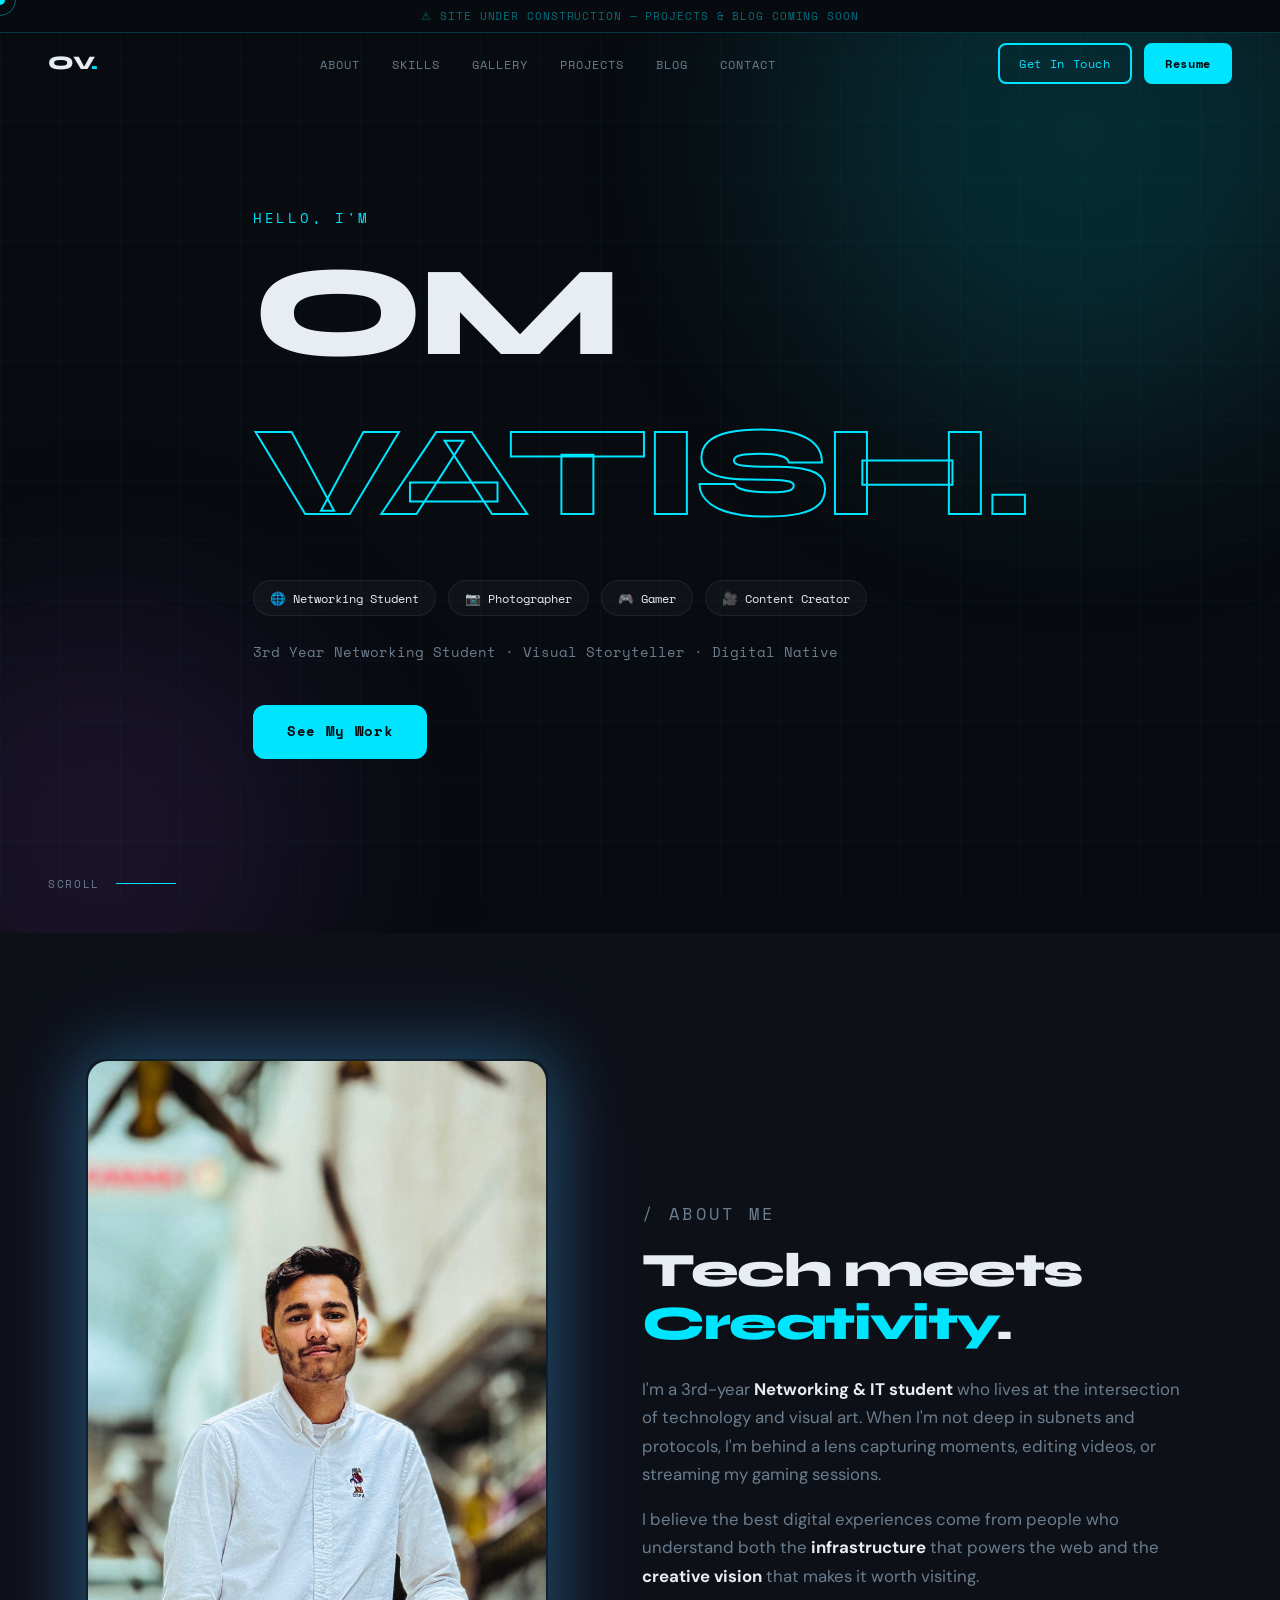
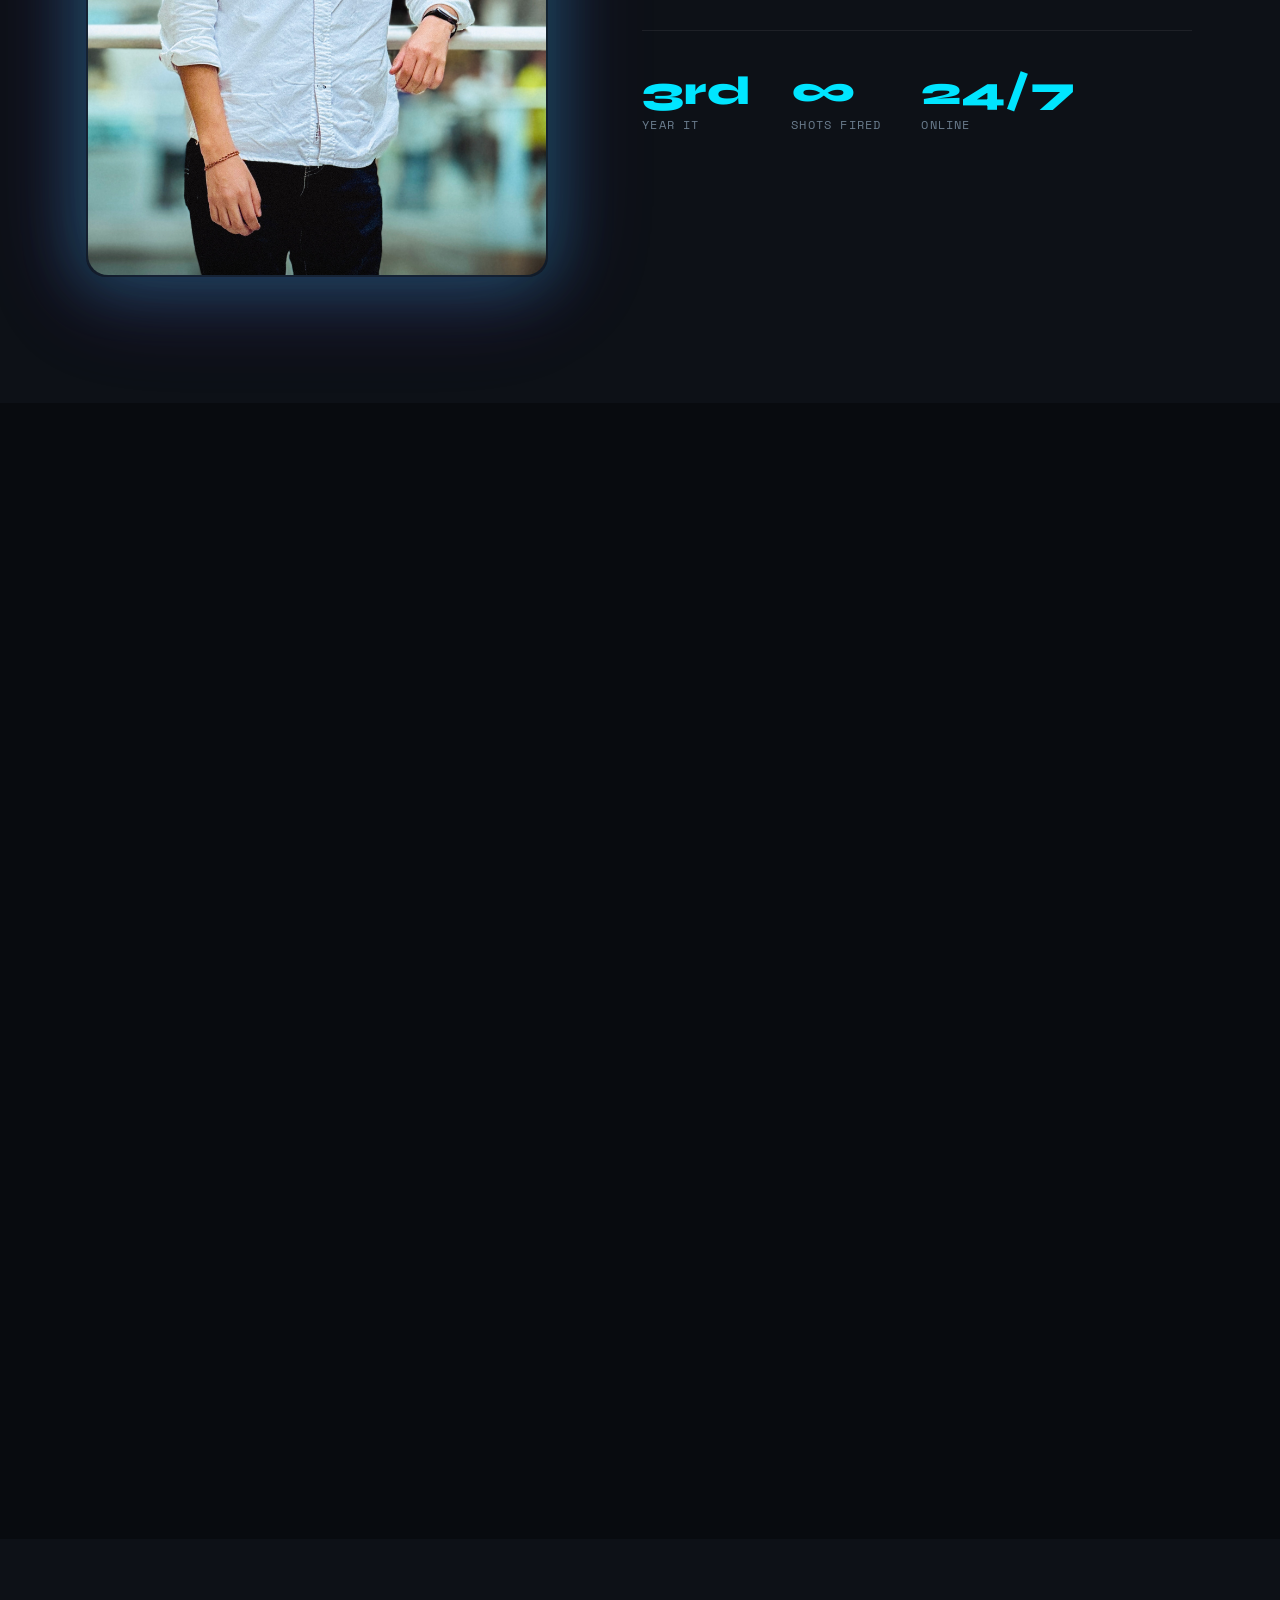
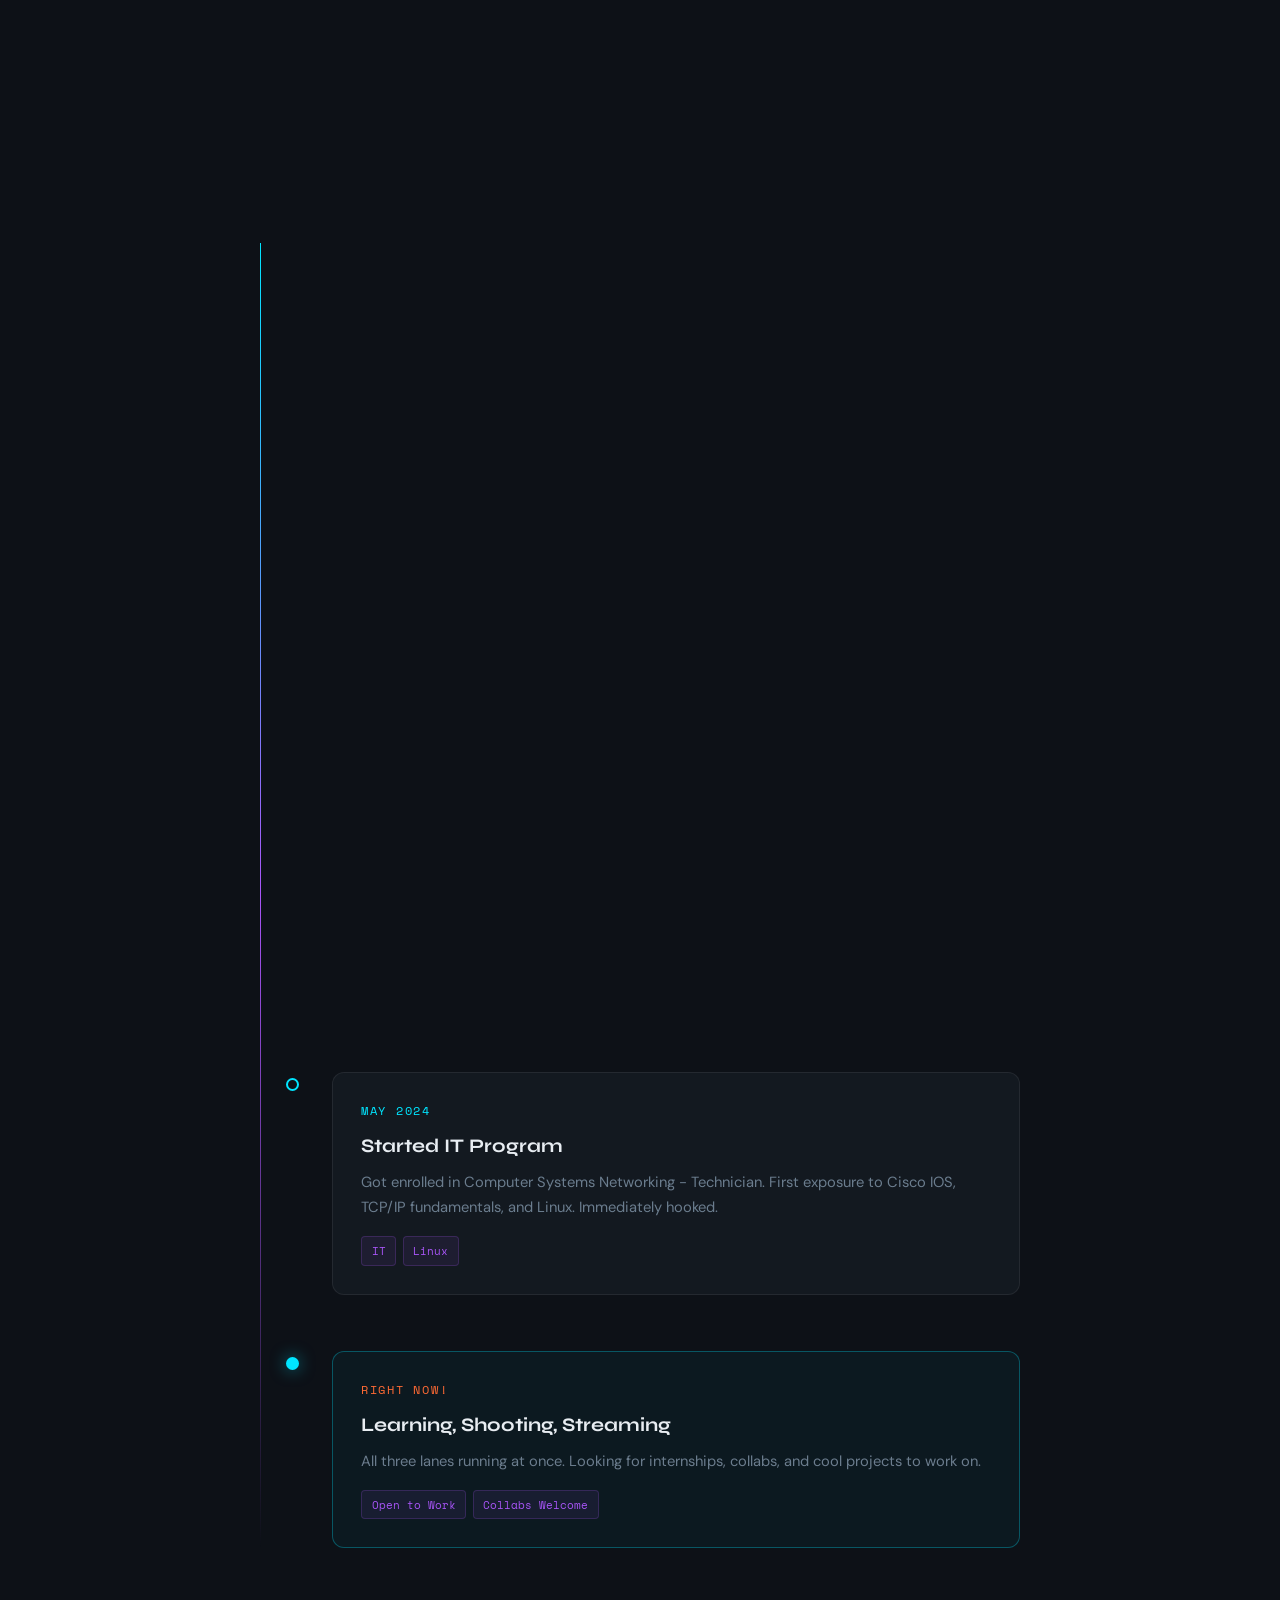
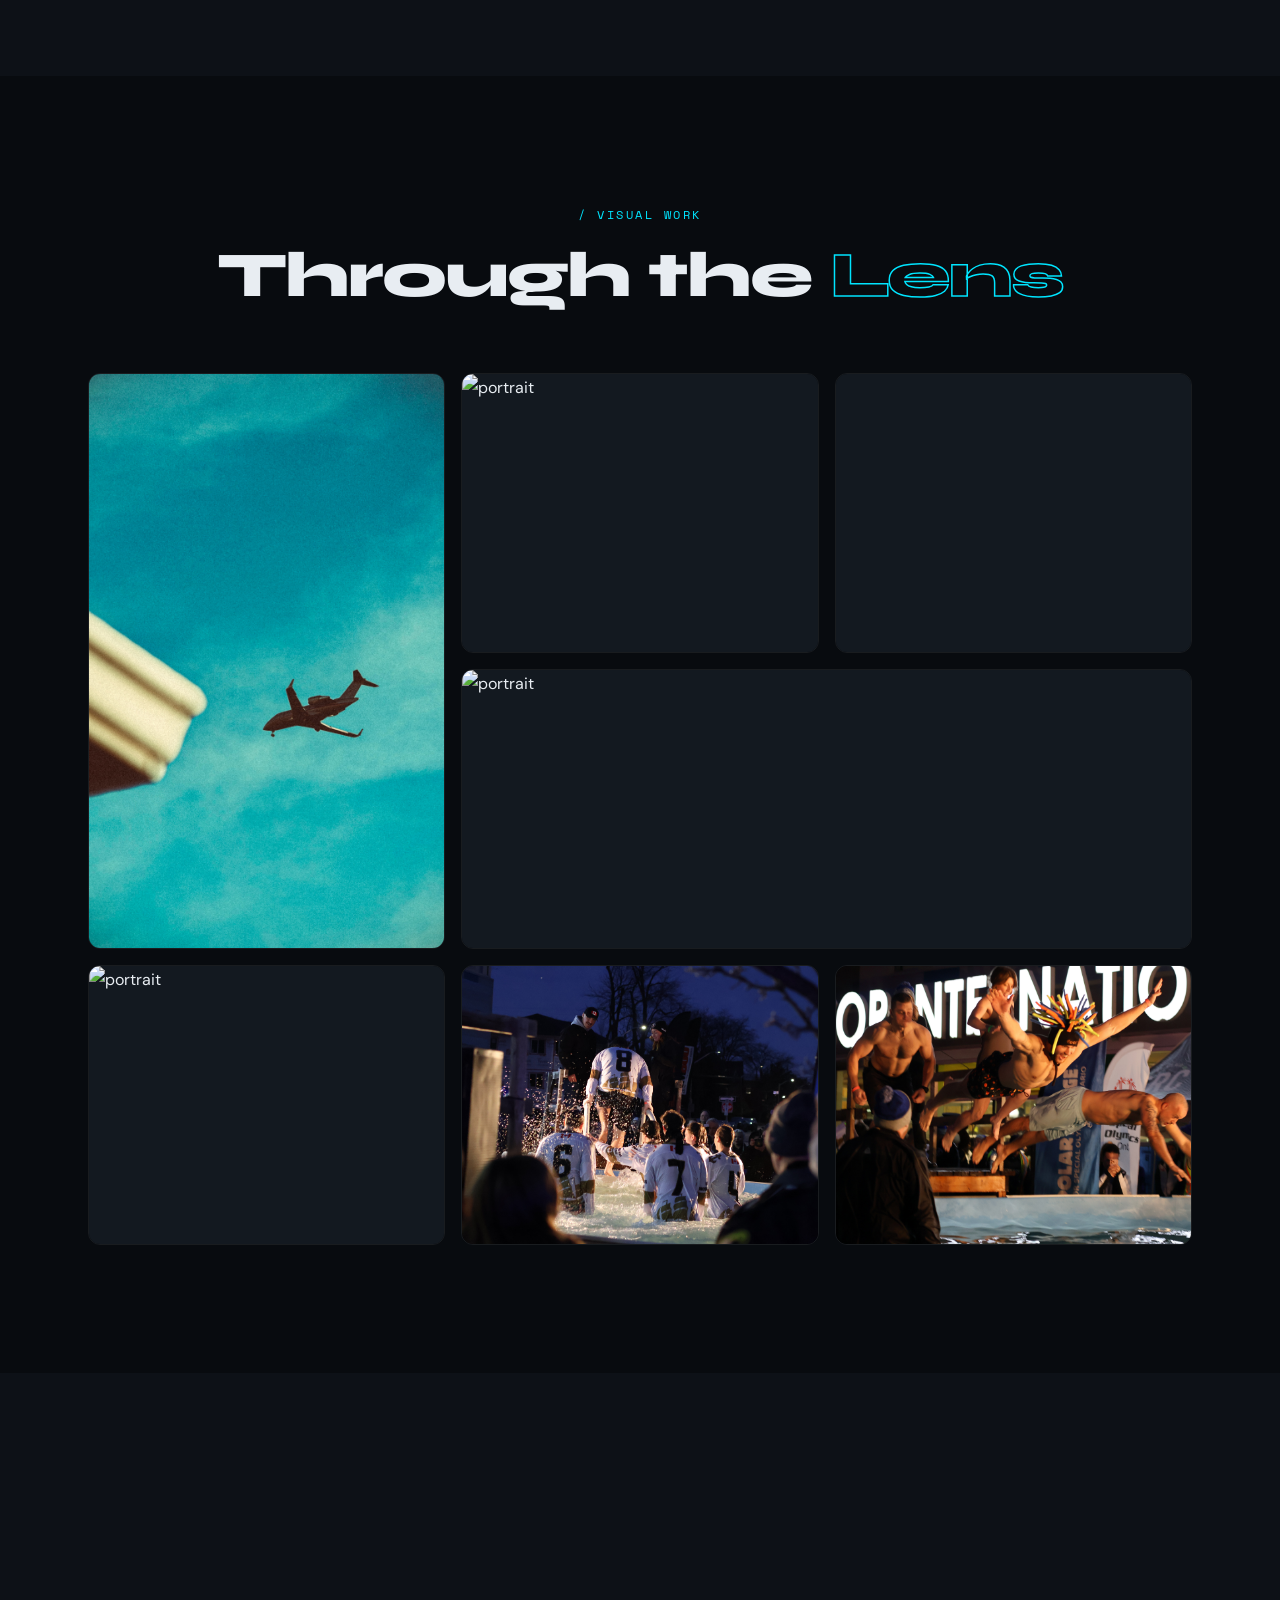
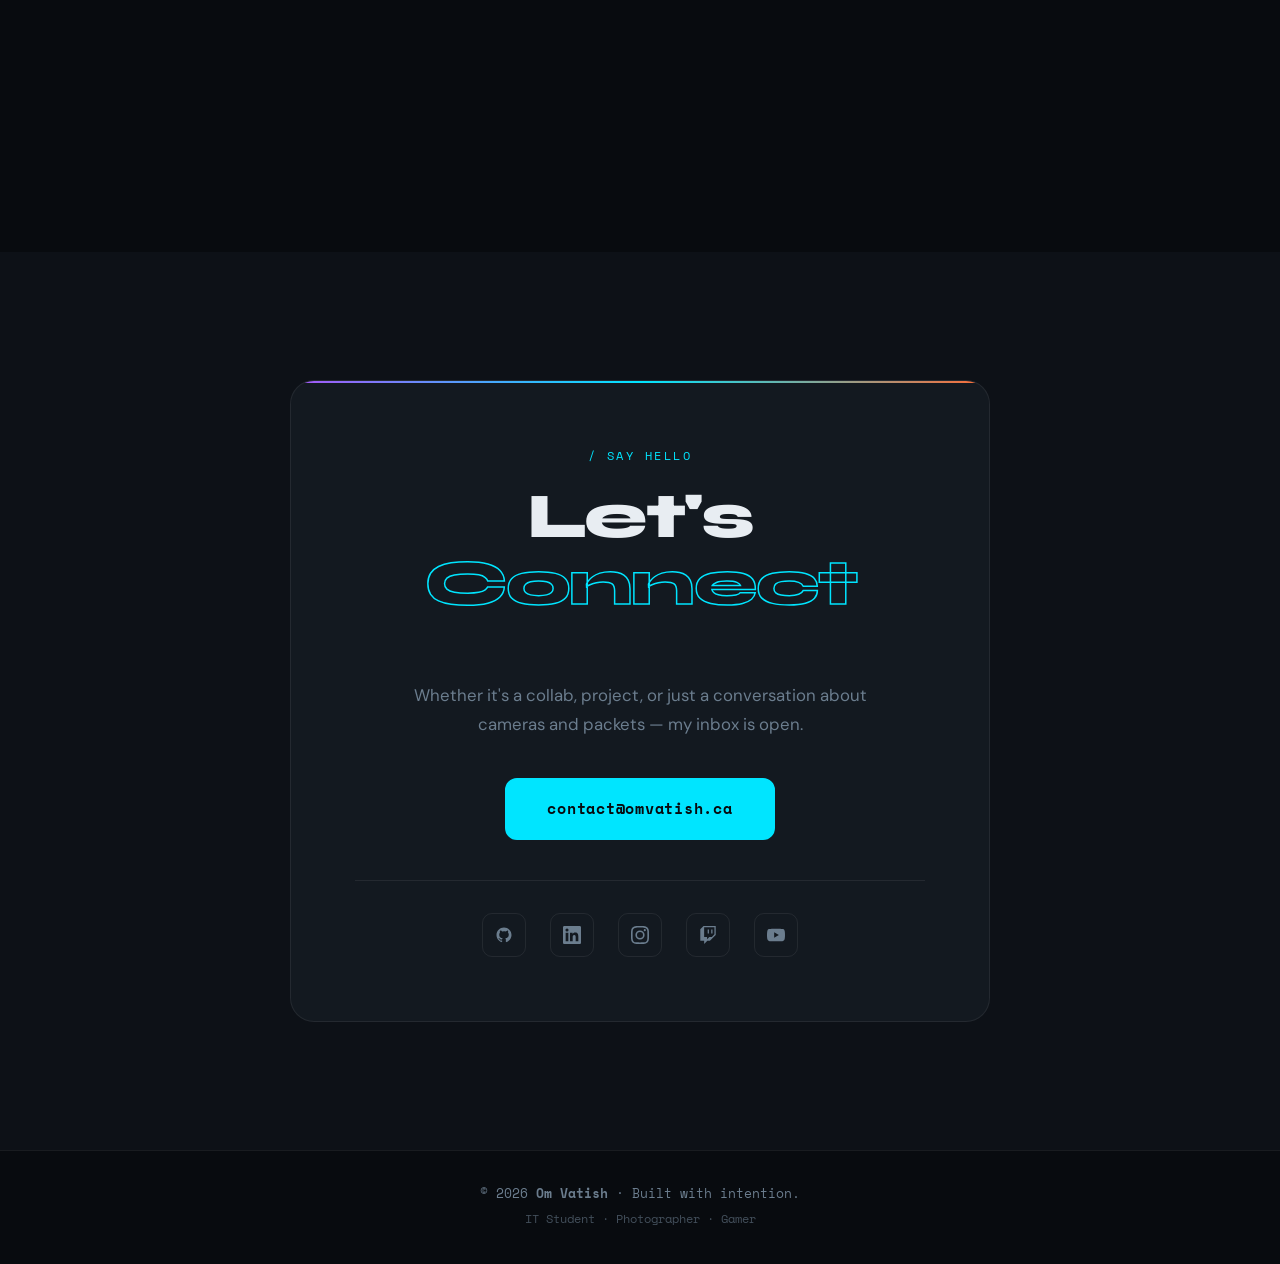
==== commit 9c2c9109: "Update index.html" ====
--- a/index.html
+++ b/index.html
@@ -352,7 +352,7 @@
           <div class="blog-img-placeholder"><img src="images/homelab.jpg" alt"homelab picture"></div>
           <div class="blog-content">
             <span class="blog-tag">Networking</span>
-            <h3><a href="blog/post-1.html">Building My Homelab as a Networking Student</a></h3>
+            <h3><a href="blog/Networking Blog.html">Building My Homelab as a Networking Student</a></h3>
             <p>How I turned a small PC into a real-world IT learning environment</p>
             <div class="blog-meta">
               <span>📅 Jan 2025</span>
@@ -365,7 +365,7 @@
           <div class="blog-img-placeholder"><img src="images/IMG6.jpg" alt="portrait"></div>
           <div class="blog-content">
             <span class="blog-tag">Photography</span>
-            <h3><a href="blog/post-template.html">Behind the Lens: Polar Plunge Windsor 2026</a></h3>
+            <h3><a href="blog/Polarplunge.html">Behind the Lens: Polar Plunge Windsor 2026</a></h3>
             <p>Coverage of Polar Plunge Windsor 2026, documenting community impact and contributing event photography featured in local media.</p>
             <div class="blog-meta">
               <span>📅 Feb 2025</span>
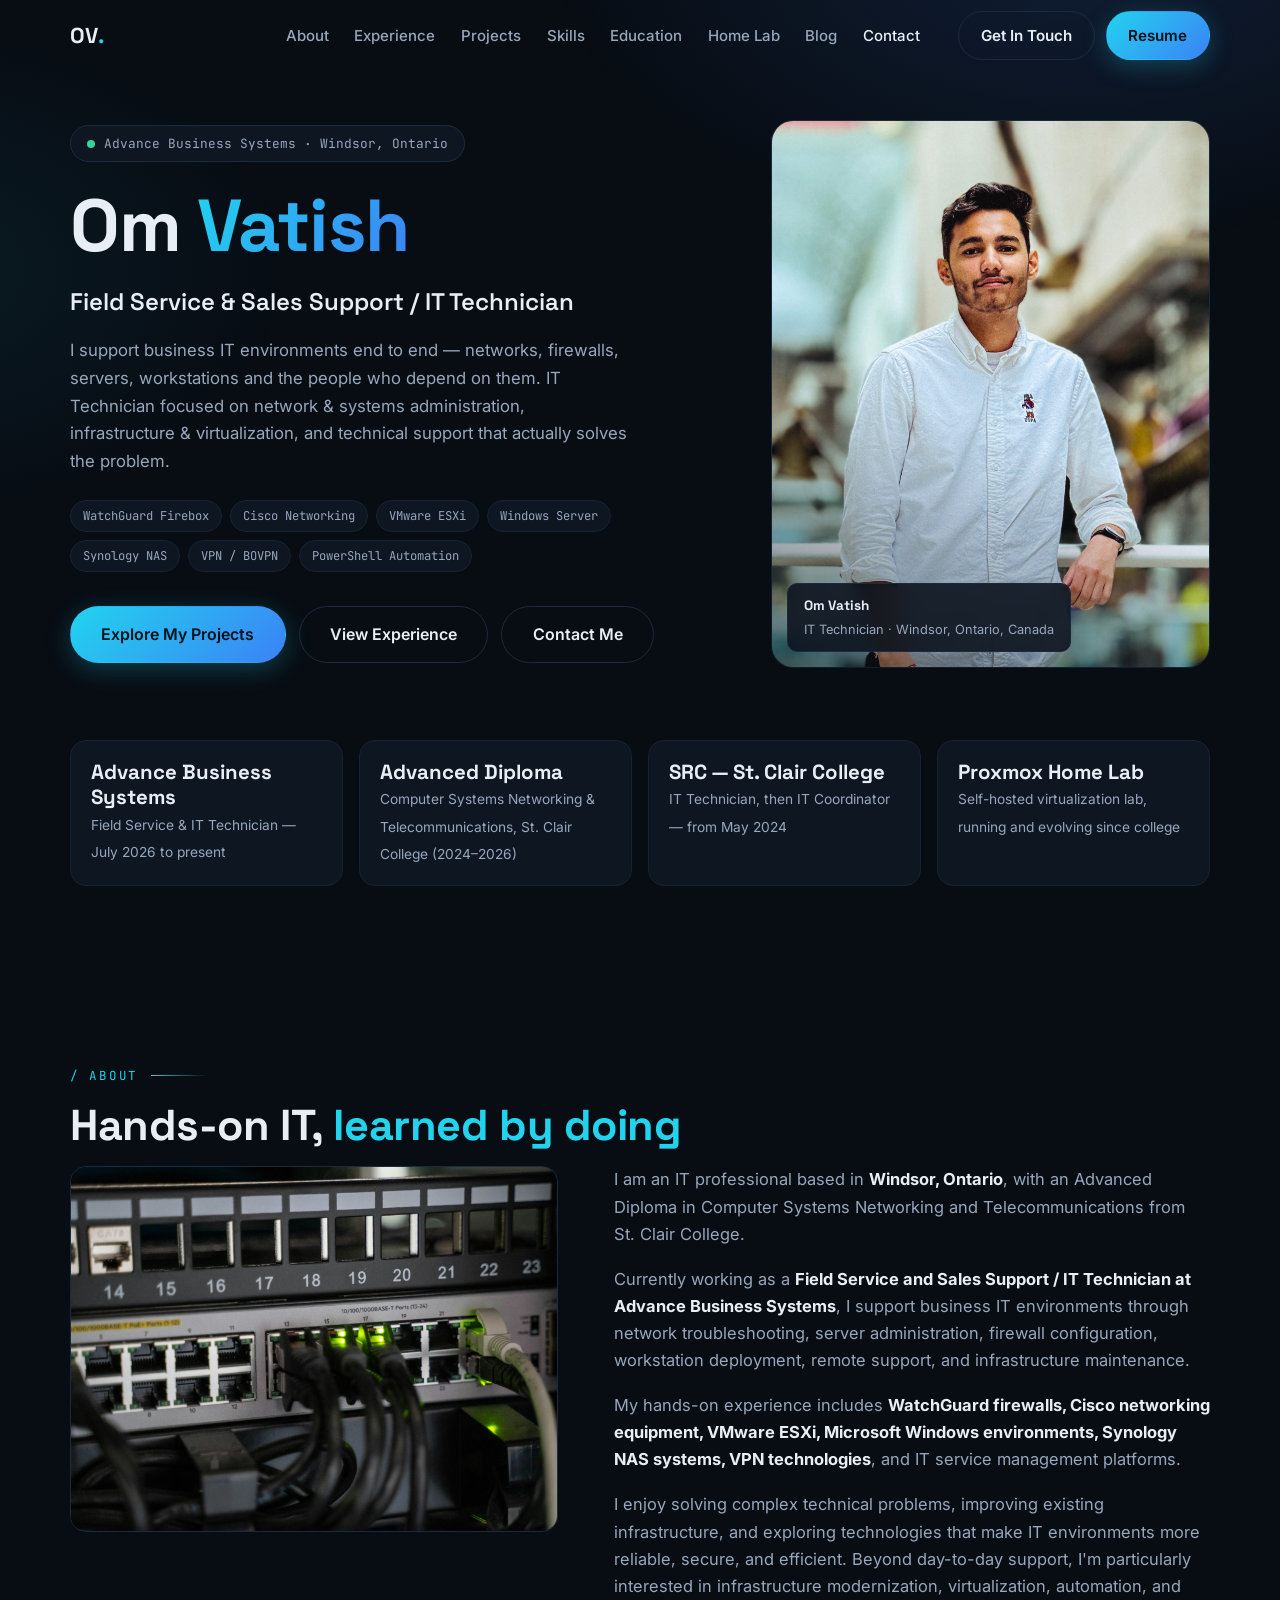
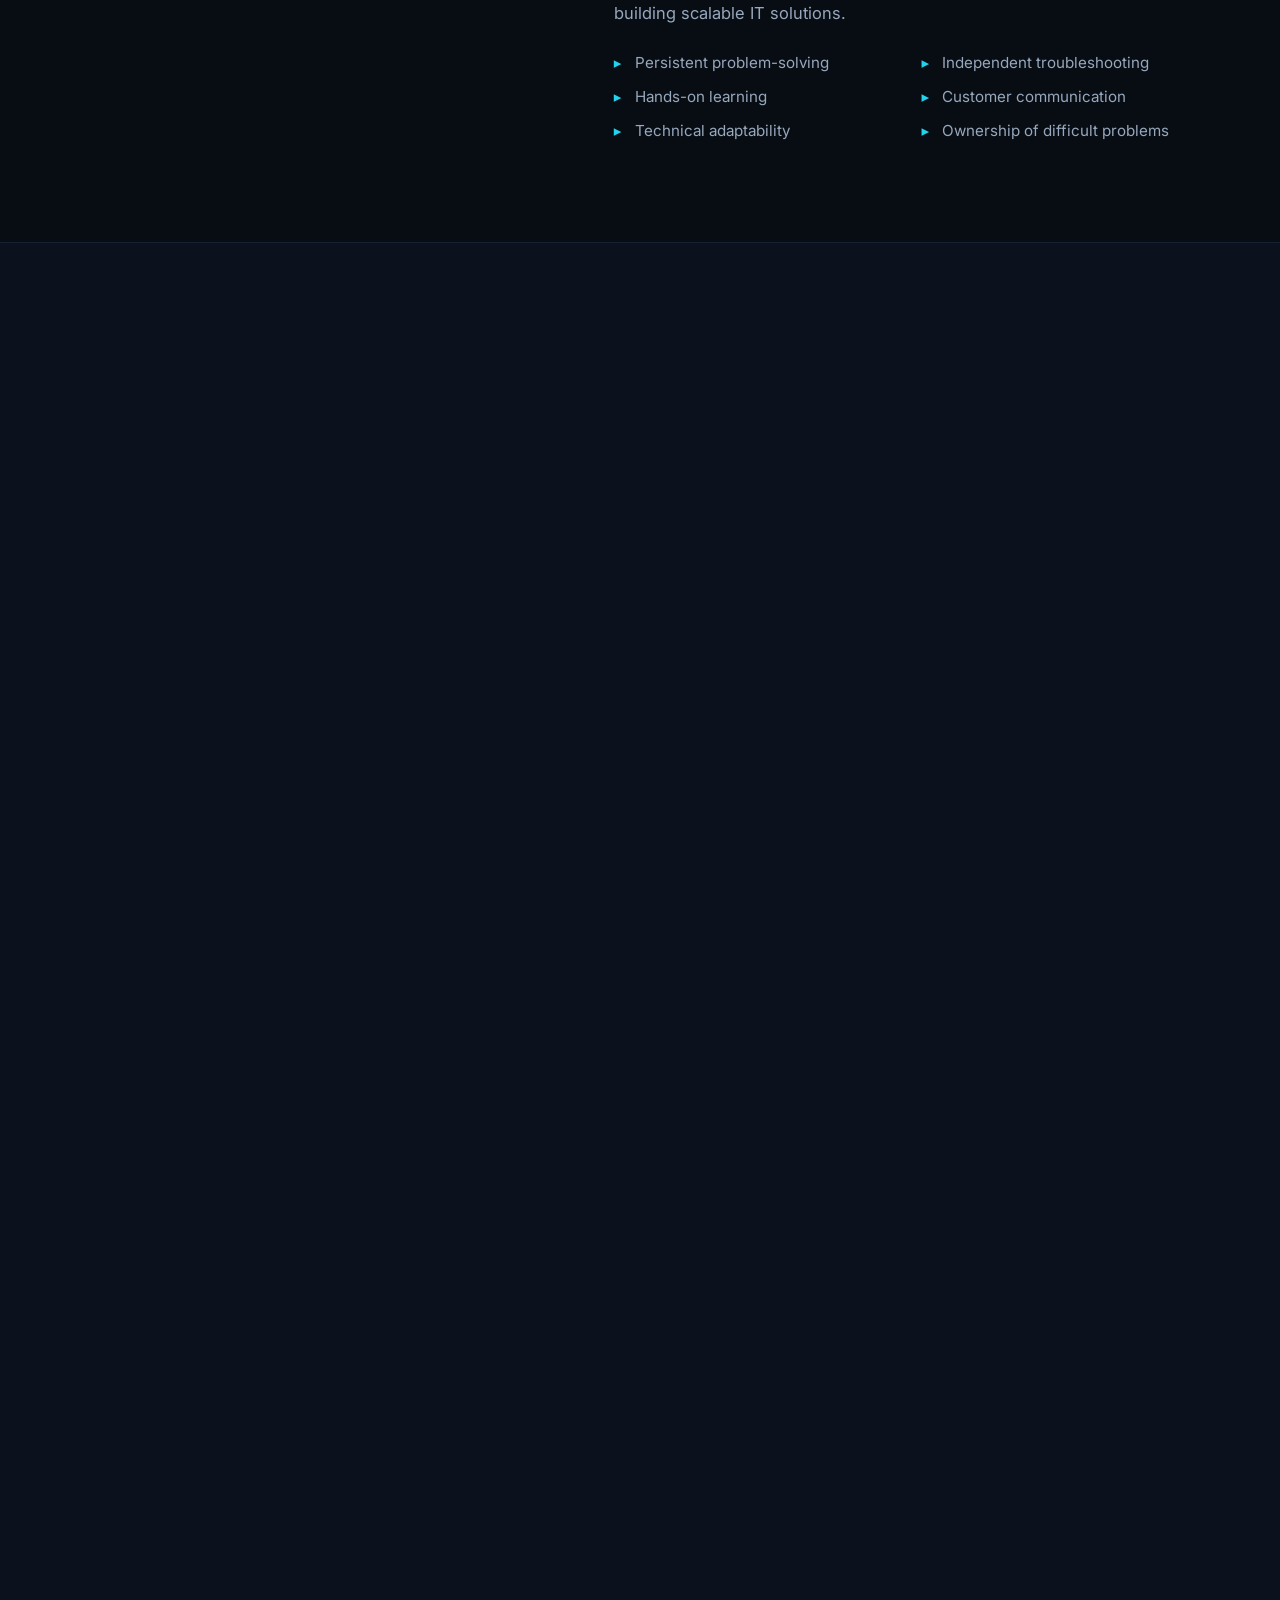
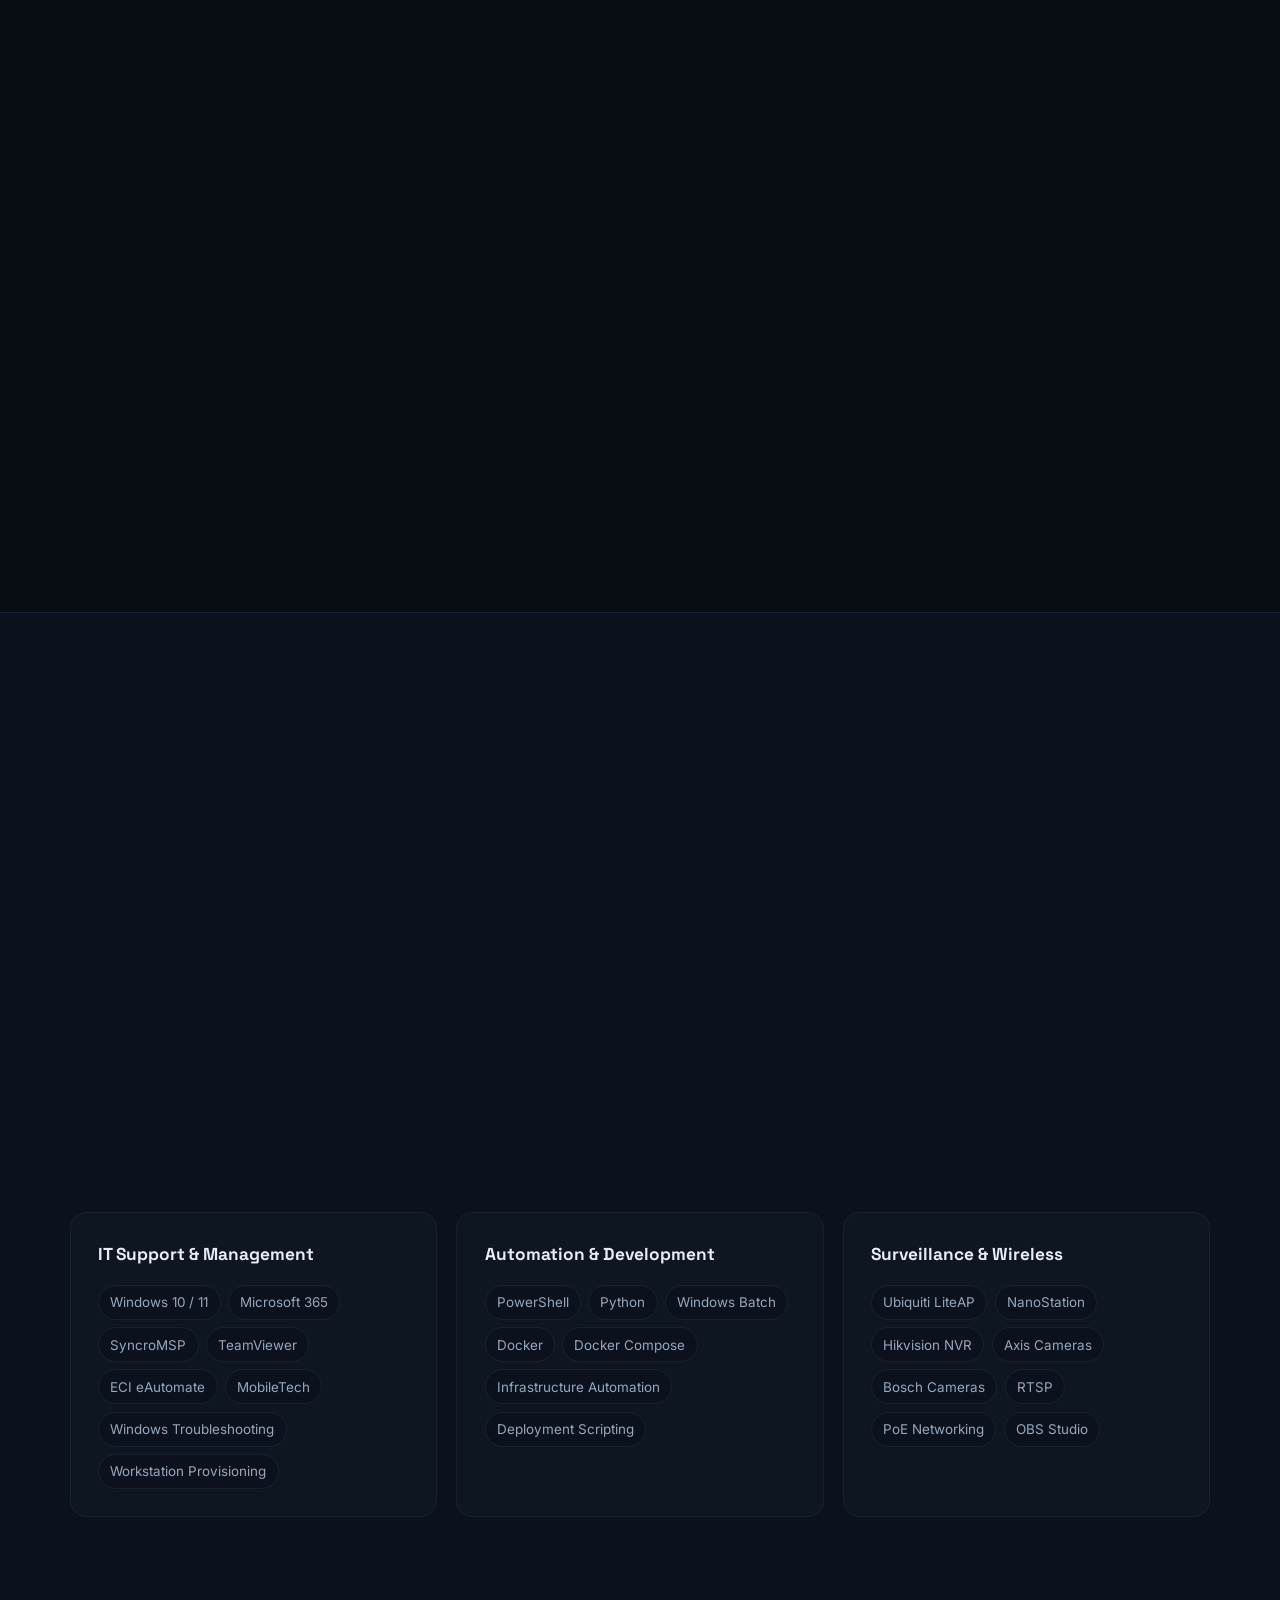
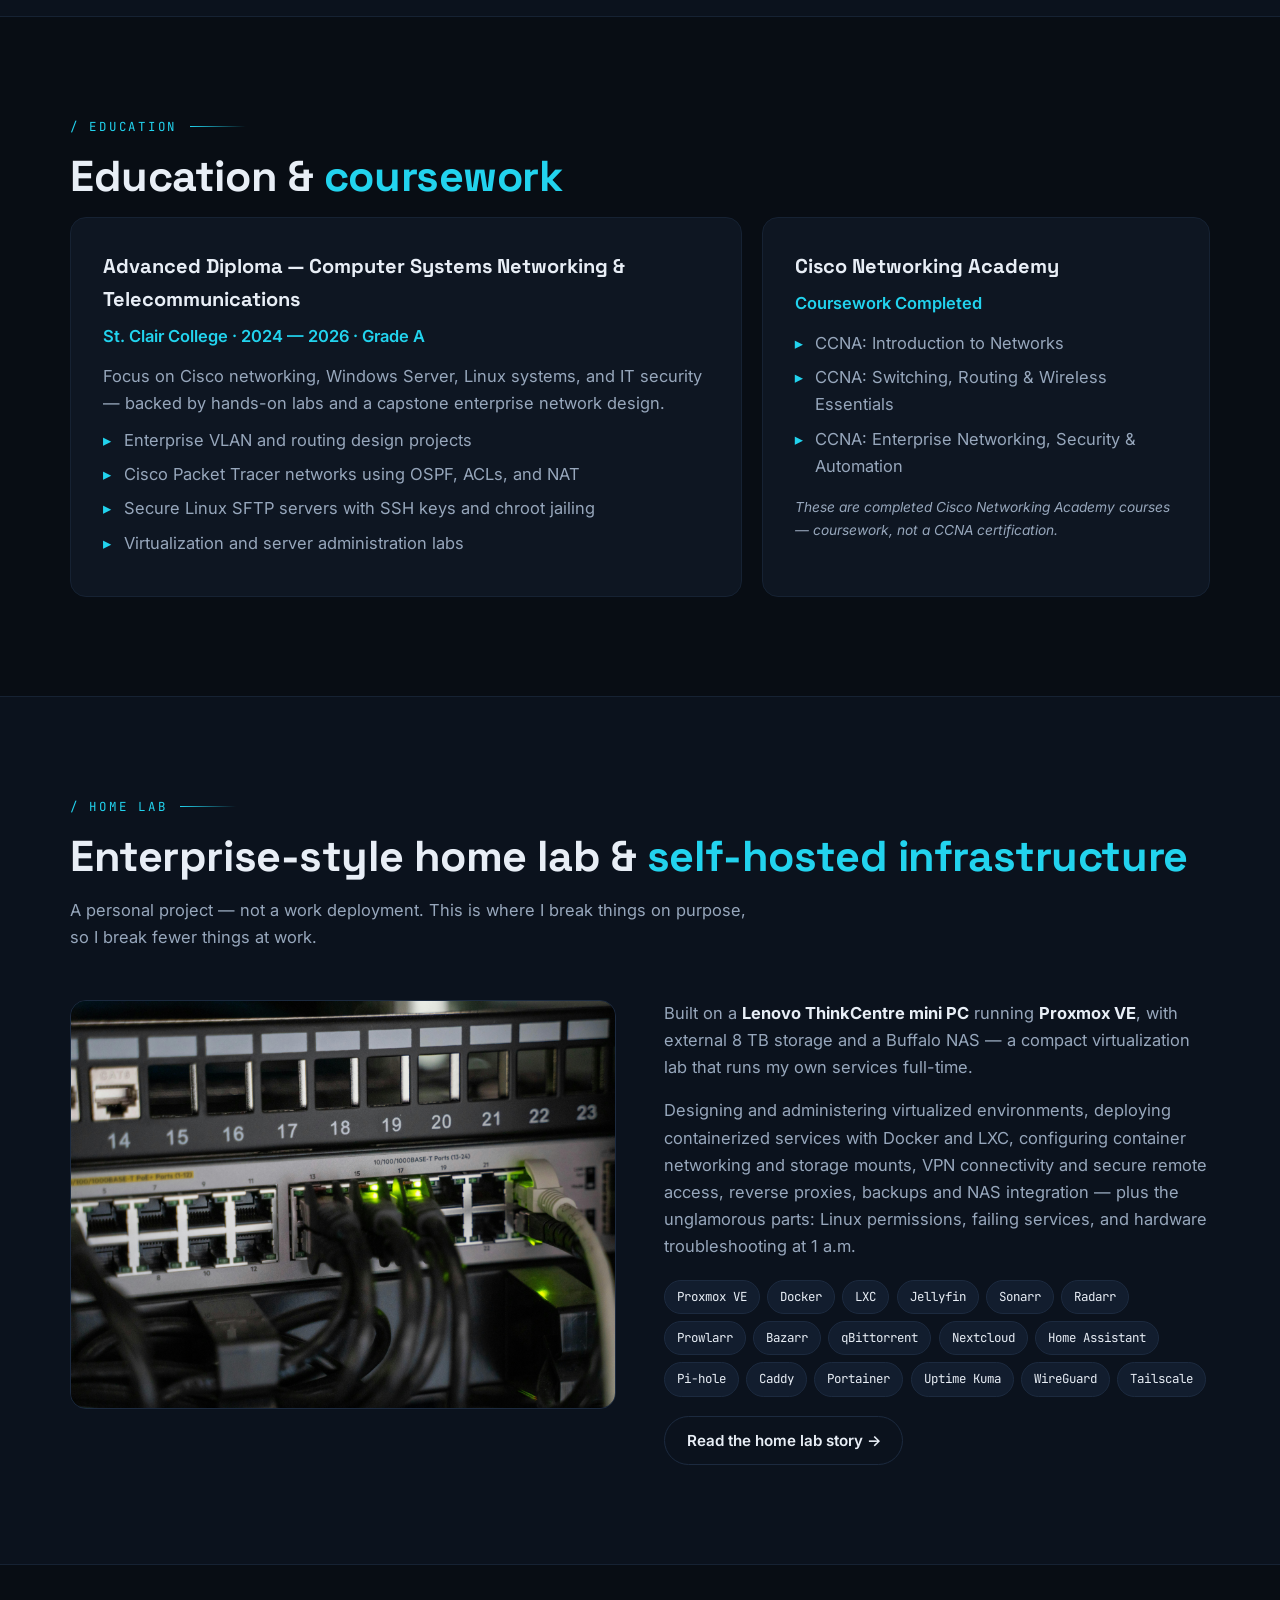
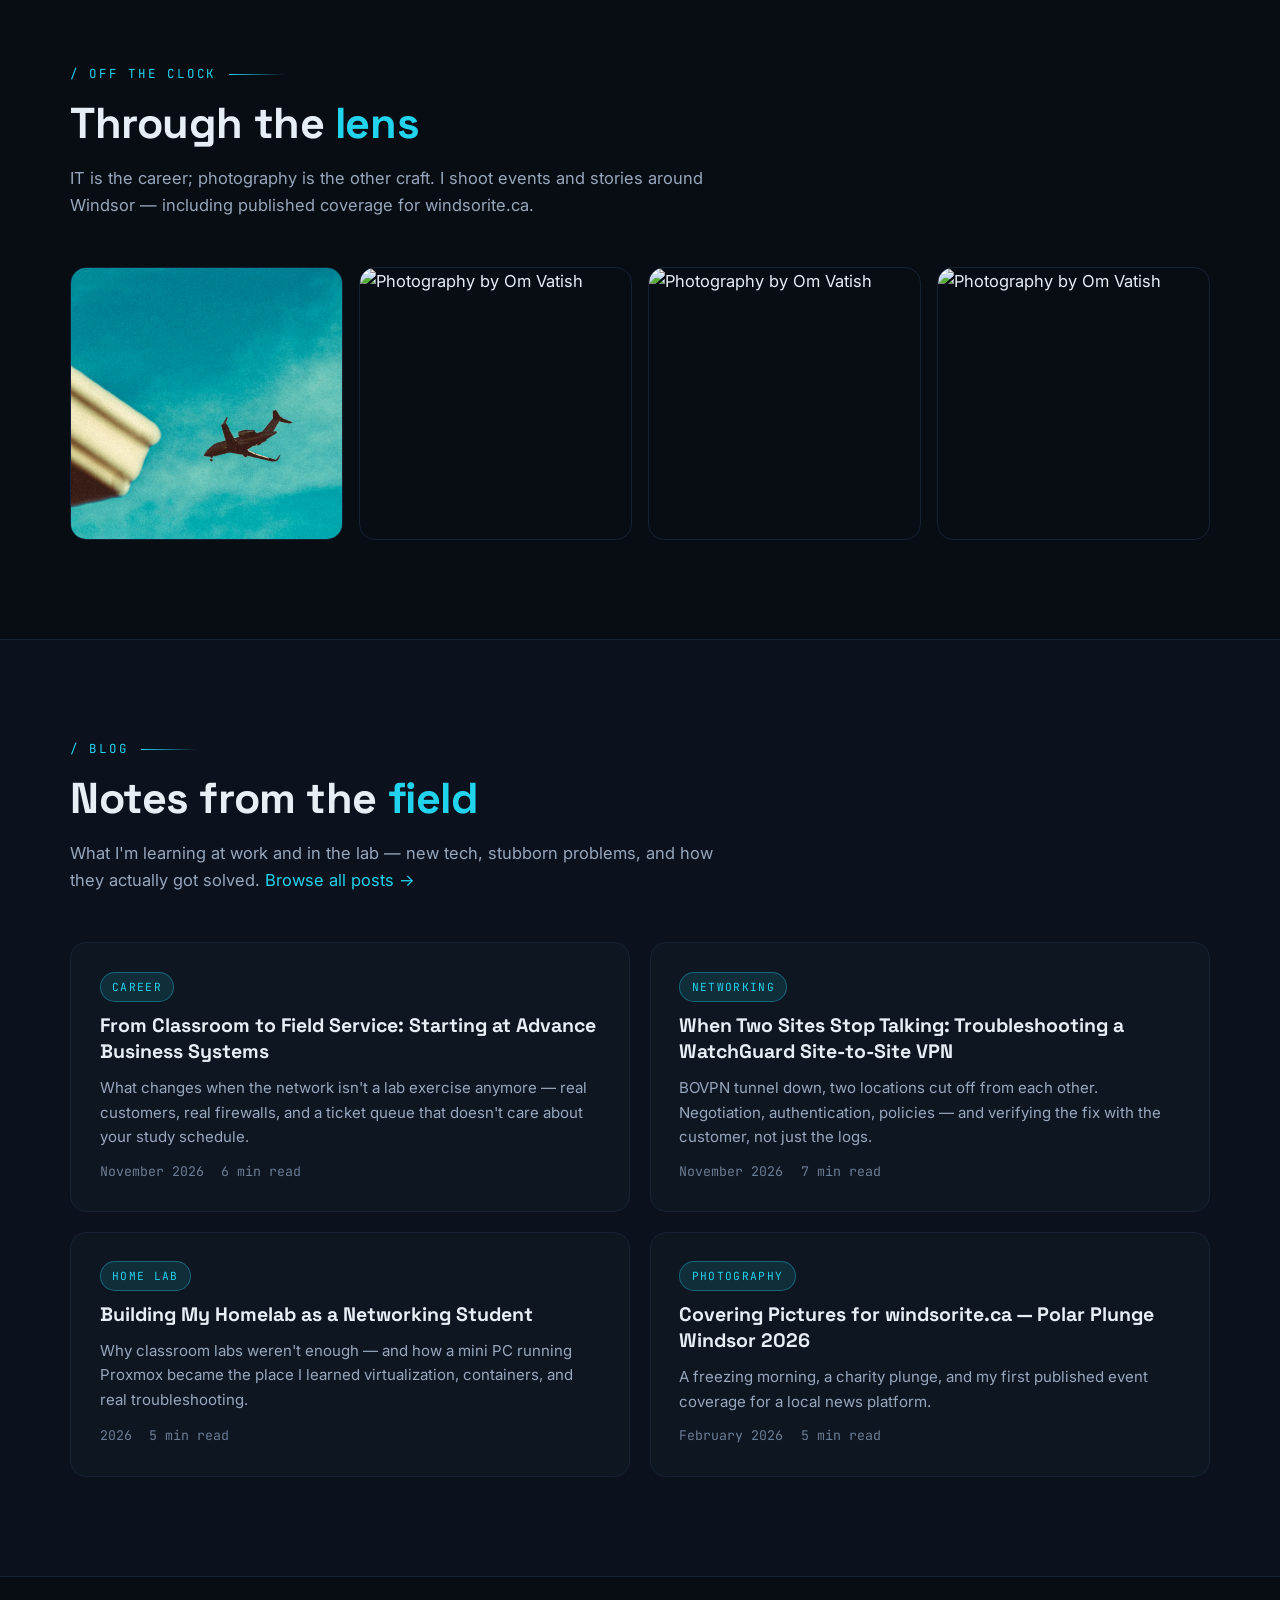
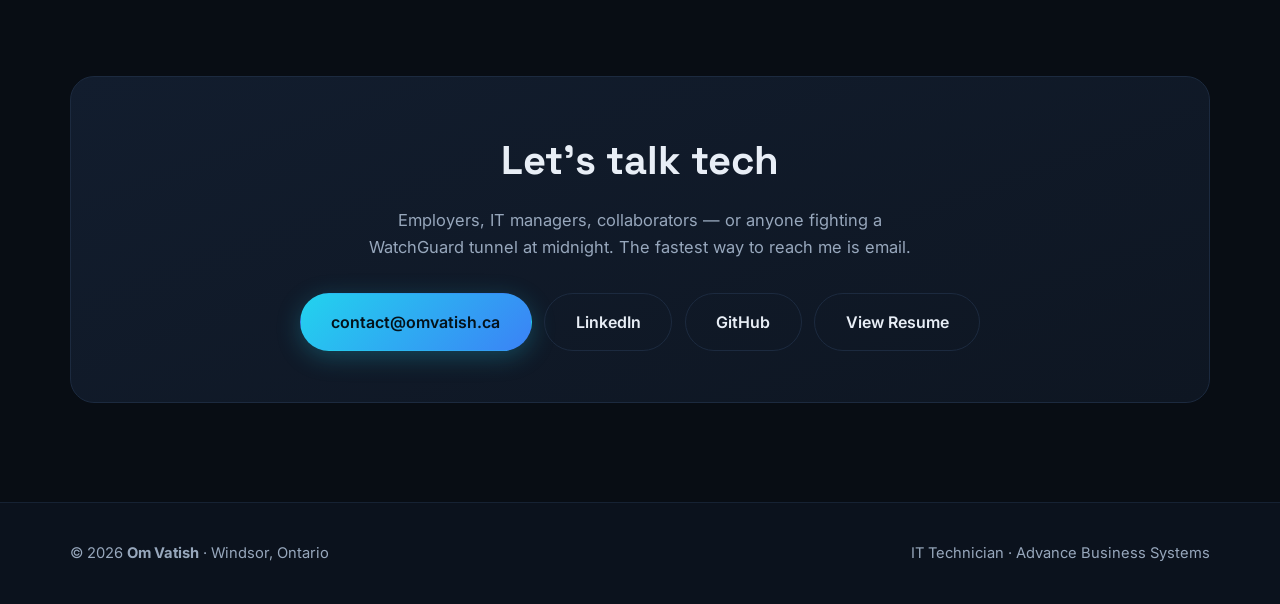
==== commit 963c6ee0: "Rebuild portfolio: IT Technician at Advance Business Systems — new homepage, experience, projects, s" ====
--- a/index.html
+++ b/index.html
@@ -3,462 +3,439 @@
 <head>
   <meta charset="UTF-8" />
   <meta name="viewport" content="width=device-width, initial-scale=1.0"/>
-  <title>Om Vatish — IT · Photography · Streaming</title>
+  <title>Om Vatish — IT Technician | Network & Systems Administration | Windsor, Ontario</title>
+  <meta name="description" content="Om Vatish is a Field Service & Sales Support / IT Technician at Advance Business Systems in Windsor, Ontario. Networking, WatchGuard firewalls, VMware ESXi, Windows Server, Synology NAS, VPNs and IT automation."/>
+  <meta property="og:title" content="Om Vatish — IT Technician, Windsor Ontario"/>
+  <meta property="og:description" content="Field Service & IT Technician at Advance Business Systems. Network & systems administration, infrastructure & virtualization, technical support."/>
+  <meta property="og:type" content="website"/>
+  <meta property="og:url" content="https://omvatish.ca/"/>
+  <meta property="og:image" content="https://omvatish.ca/images/Main1.jpg"/>
   <link rel="stylesheet" href="css/style.css" />
   <link rel="preconnect" href="https://fonts.googleapis.com">
-  <link href="https://fonts.googleapis.com/css2?family=Syne:wght@400;600;700;800&family=Space+Mono:ital,wght@0,400;0,700;1,400&family=DM+Sans:wght@300;400;500&display=swap" rel="stylesheet">
+  <link rel="preconnect" href="https://fonts.gstatic.com" crossorigin>
+  <link href="https://fonts.googleapis.com/css2?family=Space+Grotesk:wght@400;500;600;700&family=Inter:wght@300;400;500;600;700&family=JetBrains+Mono:wght@400;600&display=swap" rel="stylesheet">
   <link rel="apple-touch-icon" sizes="180x180" href="apple-touch-icon.png"/>
   <link rel="icon" type="image/png" sizes="32x32" href="favicon-32x32.png"/>
   <link rel="icon" type="image/png" sizes="16x16" href="favicon-16x16.png"/>
   <link rel="icon" type="image/x-icon" href="favicon.ico"/>
-  <link rel="icon" type="image/png" sizes="512x512" href="android-chrome-512x512.png"/>
-  <link rel="icon" type="image/png" sizes="192x192" href="android-chrome-192x192.png"/>
 </head>
-  
 <body>
 
-  <!-- ─── DEV BANNER ─────────────────────────────────────── -->
-  <div id="dev-banner">
-  <div class="banner-inner">
-    <span class="banner-icon">⚠</span>
-    <span class="banner-text">Site under construction — Projects &amp; Blog coming soon</span>
-  </div>
-</div>
-
-  <!-- ─── CURSOR ─────────────────────────────────────────── -->
-  <div class="cursor" id="cursor"></div>
-  <div class="cursor-trail" id="cursor-trail"></div>
-
-  <!-- ─── NAV ────────────────────────────────────────────── -->
+  <!-- ─── NAV ─── -->
   <nav class="nav" id="nav">
-    <a href="#home" class="nav-logo">OV<span class="dot">.</span></a>
+    <a href="index.html" class="nav-logo">OV<span class="dot">.</span></a>
     <ul class="nav-links">
       <li class="nav-close-item"><button class="nav-close" id="nav-close" aria-label="close menu">✕ Close</button></li>
       <li><a href="#about">About</a></li>
+      <li><a href="#experience">Experience</a></li>
+      <li><a href="#projects">Projects</a></li>
       <li><a href="#skills">Skills</a></li>
-      <li><a href="#gallery">Gallery</a></li>
-      <li><a href="#projects">Projects</a></li>
-      <li><a href="#blog">Blog</a></li>
+      <li><a href="#education">Education</a></li>
+      <li><a href="#homelab">Home Lab</a></li>
+      <li><a href="blog.html">Blog</a></li>
       <li><a href="#contact">Contact</a></li>
       <li class="nav-mobile-buttons">
         <a href="#contact" class="btn-ghost">Get In Touch</a>
-        <a href="resume.html" class="btn-primary" target="_blank" rel="noopener noreferrer">Resume</a>
+        <a href="resume.html" class="btn-primary">Resume</a>
       </li>
     </ul>
     <div class="nav-buttons">
       <a href="#contact" class="btn-ghost nav-resume">Get In Touch</a>
-      <a href="resume.html" class="btn-primary nav-resume" target="_blank" rel="noopener noreferrer">Resume</a>
+      <a href="resume.html" class="btn-primary nav-resume">Resume</a>
     </div>
     <button class="nav-toggle" id="nav-toggle" aria-label="toggle menu">
       <span></span><span></span><span></span>
     </button>
   </nav>
 
-  <!-- ─── HERO ────────────────────────────────────────────── -->
-  <section class="hero" id="home">
-    <div class="hero-bg">
-      <div class="grid-overlay"></div>
-      <div class="glow glow-1"></div>
-      <div class="glow glow-2"></div>
-    </div>
-    <div class="hero-content">
-      <p class="hero-eyebrow reveal">Hello, I'm</p>
-      <h1 class="hero-name reveal">
-        <span class="line">OM</span>
-        <span class="line accent-stroke">VATISH.</span>
-      </h1>
-      <div class="hero-tags reveal">
-        <span class="tag">🌐 Networking Student</span>
-        <span class="tag">📷 Photographer</span>
-        <span class="tag">🎮 Gamer</span>
-        <span class="tag">🎥 Content Creator</span>
-      </div>
-      <p class="hero-sub reveal">3rd Year Networking Student · Visual Storyteller · Digital Native</p>
-      <div class="hero-cta reveal">
-        <a href="#projects" class="btn-primary">See My Work</a>
-      </div>
-    </div>
-    <div class="hero-scroll-hint">
-      <span>Scroll</span>
-      <div class="scroll-line"></div>
-    </div>
-  </section>
-
-  <!-- ─── ABOUT ───────────────────────────────────────────── -->
-  <section class="about section" id="about">
-    <div class="container">
+  <main>
+  <!-- ─── HERO ─── -->
+  <header class="hero" id="home">
+    <div class="container">
+      <div class="hero-grid">
+        <div>
+          <p class="hero-eyebrow reveal"><span class="pulse"></span> Advance Business Systems · Windsor, Ontario</p>
+          <h1 class="hero-name reveal">Om <span class="accent-stroke">Vatish</span></h1>
+          <p class="hero-role reveal">Field Service &amp; Sales Support / IT Technician</p>
+          <p class="hero-sub reveal">I support business IT environments end to end — networks, firewalls, servers, workstations and the people who depend on them. IT Technician focused on network &amp; systems administration, infrastructure &amp; virtualization, and technical support that actually solves the problem.</p>
+          <ul class="hero-tags reveal">
+            <li>WatchGuard Firebox</li><li>Cisco Networking</li><li>VMware ESXi</li>
+            <li>Windows Server</li><li>Synology NAS</li><li>VPN / BOVPN</li><li>PowerShell Automation</li>
+          </ul>
+          <div class="hero-cta reveal">
+            <a href="#projects" class="btn-primary large">Explore My Projects</a>
+            <a href="#experience" class="btn-ghost large">View Experience</a>
+            <a href="#contact" class="btn-ghost large">Contact Me</a>
+          </div>
+        </div>
+        <div class="hero-photo reveal">
+          <img src="images/Main1.jpg" alt="Om Vatish, IT Technician in Windsor, Ontario"/>
+          <div class="hero-photo-card">
+            <strong>Om Vatish</strong>
+            <span>IT Technician · Windsor, Ontario, Canada</span>
+          </div>
+        </div>
+      </div>
+      <div class="hero-stats">
+        <div class="stat reveal"><strong>Advance Business Systems</strong><span>Field Service &amp; IT Technician — July 2026 to present</span></div>
+        <div class="stat reveal"><strong>Advanced Diploma</strong><span>Computer Systems Networking &amp; Telecommunications, St. Clair College (2024–2026)</span></div>
+        <div class="stat reveal"><strong>SRC — St. Clair College</strong><span>IT Technician, then IT Coordinator — from May 2024</span></div>
+        <div class="stat reveal"><strong>Proxmox Home Lab</strong><span>Self-hosted virtualization lab, running and evolving since college</span></div>
+      </div>
+    </div>
+  </header>
+
+  <!-- ─── ABOUT ─── -->
+  <section class="section" id="about">
+    <div class="container">
+      <p class="section-label reveal">/ About</p>
+      <h2 class="section-title reveal">Hands-on IT, <em>learned by doing</em></h2>
       <div class="about-grid">
         <div class="about-image-wrap reveal-left">
-          <div class="about-img-placeholder">
-            <div class="img-glow-wrap">
-              <img src="images/Main1.jpg" alt="Om Vatish">
-            </div>
-          </div>
+          <img src="images/homelab.jpg" alt="Om Vatish's Proxmox home lab"/>
         </div>
         <div class="about-text reveal-right">
-          <p class="section-label">/ About Me</p>
-          <h2>Tech meets <em>Creativity</em>.</h2>
-          <p>
-            I'm a 3rd-year <strong>Networking &amp; IT student</strong> who lives at the intersection of technology and visual art.
-            When I'm not deep in subnets and protocols, I'm behind a lens capturing moments, editing videos, or streaming my gaming sessions.
-          </p>
-          <p>
-            I believe the best digital experiences come from people who understand both the <strong>infrastructure</strong> that powers the web and the <strong>creative vision</strong> that makes it worth visiting.
-          </p>
-          <div class="about-stats">
-            <div class="stat"><span class="stat-num">3rd</span><span class="stat-label">Year IT</span></div>
-            <div class="stat"><span class="stat-num">∞</span><span class="stat-label">Shots Fired</span></div>
-            <div class="stat"><span class="stat-num">24/7</span><span class="stat-label">Online</span></div>
-          </div>
-        </div>
-      </div>
-    </div>
-  </section>
-
-  <!-- ─── SKILLS ──────────────────────────────────────────── -->
-  <section class="skills section" id="skills">
-    <div class="container">
-      <p class="section-label center reveal">/ What I Do</p>
-      <h2 class="section-title center reveal">Skills &amp; <em>Expertise</em></h2>
+          <p>I am an IT professional based in <strong>Windsor, Ontario</strong>, with an Advanced Diploma in Computer Systems Networking and Telecommunications from St. Clair College.</p>
+          <p>Currently working as a <strong>Field Service and Sales Support / IT Technician at Advance Business Systems</strong>, I support business IT environments through network troubleshooting, server administration, firewall configuration, workstation deployment, remote support, and infrastructure maintenance.</p>
+          <p>My hands-on experience includes <strong>WatchGuard firewalls, Cisco networking equipment, VMware ESXi, Microsoft Windows environments, Synology NAS systems, VPN technologies</strong>, and IT service management platforms.</p>
+          <p>I enjoy solving complex technical problems, improving existing infrastructure, and exploring technologies that make IT environments more reliable, secure, and efficient. Beyond day-to-day support, I'm particularly interested in infrastructure modernization, virtualization, automation, and building scalable IT solutions.</p>
+          <ul class="strength-list">
+            <li>Persistent problem-solving</li>
+            <li>Independent troubleshooting</li>
+            <li>Hands-on learning</li>
+            <li>Customer communication</li>
+            <li>Technical adaptability</li>
+            <li>Ownership of difficult problems</li>
+          </ul>
+        </div>
+      </div>
+    </div>
+  </section>
+
+  <!-- ─── EXPERIENCE ─── -->
+  <section class="section alt" id="experience">
+    <div class="container">
+      <p class="section-label reveal">/ Experience</p>
+      <h2 class="section-title reveal">Where I've <em>worked</em></h2>
+      <p class="section-sub reveal">Real business environments, real customers, real problems — from managed IT services across Windsor to running campus IT operations.</p>
+      <div class="timeline">
+
+        <article class="role-card reveal">
+          <div class="role-head">
+            <h3>Field Service &amp; Sales Support / IT Technician</h3>
+            <span class="role-date">July 2026 — Present</span>
+          </div>
+          <p class="role-org">Advance Business Systems (ABS) · Windsor, Ontario</p>
+          <p>Supporting business IT environments for a managed IT services provider — on-site field service and remote support across networking, servers, firewalls, storage and endpoints, working directly with business customers.</p>
+          <div class="resp-grid">
+            <div class="resp"><h4>IT Support</h4><p>Diagnose and resolve hardware, software, operating system, and connectivity issues.</p></div>
+            <div class="resp"><h4>Network Administration</h4><p>Configure and troubleshoot switches, VLANs, routers, firewalls, and business networks.</p></div>
+            <div class="resp"><h4>Firewall Management</h4><p>Configure WatchGuard Firebox appliances, security policies, and VPN connectivity.</p></div>
+            <div class="resp"><h4>Server Administration</h4><p>Work with Windows Server environments, VMware ESXi, and virtual machines.</p></div>
+            <div class="resp"><h4>Remote Support</h4><p>Assist customers using TeamViewer, SyncroMSP, and other remote support tools.</p></div>
+            <div class="resp"><h4>Workstation Deployment</h4><p>Configure computers, install applications, join domains, and migrate user data.</p></div>
+            <div class="resp"><h4>Backup &amp; Recovery</h4><p>Troubleshoot storage failures, perform data recovery, and work with NAS backups.</p></div>
+            <div class="resp"><h4>Cybersecurity</h4><p>Troubleshoot security-related issues, firewall access, VPNs, and endpoint protection.</p></div>
+            <div class="resp"><h4>Client Support</h4><p>Communicate directly with business customers and coordinate technical service.</p></div>
+            <div class="resp"><h4>IT Documentation</h4><p>Document troubleshooting, configurations, service activities, and project progress.</p></div>
+            <div class="resp"><h4>Infrastructure Projects</h4><p>Support network upgrades, server modernization, and system migrations.</p></div>
+            <div class="resp"><h4>Automation</h4><p>Develop scripts and explore tools to streamline IT operations.</p></div>
+          </div>
+        </article>
+
+        <article class="role-card reveal">
+          <div class="role-head">
+            <h3>IT Coordinator</h3>
+            <span class="role-date">From May 2025</span>
+          </div>
+          <p class="role-org">Student Representative Council (SRC) · St. Clair College</p>
+          <p>Coordinating IT operations for student services and facilities, including the Nexus Gaming Arena and campus events — planning technology for events, supporting staff and students, and helping other team members deliver reliable IT.</p>
+          <ul class="role-list">
+            <li>Coordinate IT operations across student facilities</li>
+            <li>Plan and fulfil technology requirements for college events</li>
+            <li>Support audiovisual systems and live event technology</li>
+            <li>Assist with team task assignment and service standards</li>
+          </ul>
+        </article>
+
+        <article class="role-card reveal">
+          <div class="role-head">
+            <h3>IT Technician</h3>
+            <span class="role-date">May 2024 — May 2025</span>
+          </div>
+          <p class="role-org">Student Representative Council (SRC) · St. Clair College</p>
+          <p>Front-line IT support for students and staff across the Nexus Gaming Arena, computer labs, and student services — where my professional IT career started, a full two years before ABS.</p>
+          <ul class="role-list">
+            <li>Hardware, software, printer, and network support</li>
+            <li>Installed and maintained PCs, gaming systems, and peripherals</li>
+            <li>Workstation setup, account access, and troubleshooting</li>
+            <li>IT asset management, usage logs, and equipment setup</li>
+            <li>Supported event technology and campus activities</li>
+            <li>Onboarding support for staff and student teams</li>
+          </ul>
+        </article>
+
+      </div>
+    </div>
+  </section>
+
+  <!-- ─── PROJECTS ─── -->
+  <section class="section" id="projects">
+    <div class="container">
+      <p class="section-label reveal">/ Projects</p>
+      <h2 class="section-title reveal">Work that <em>shipped</em> — and work in progress</h2>
+      <p class="section-sub reveal">Professional projects from Advance Business Systems, anonymized — no customer names, addresses, or internal details. Statuses are honest: completed means completed, planning means planning.</p>
+      <div class="projects-list">
+
+        <article class="project-card reveal">
+          <div class="project-meta"><span class="project-num">01</span><span class="badge done">Completed</span></div>
+          <p class="project-type">Firewalls · VPN</p>
+          <h3>Multi-Site Firewall &amp; VPN Connectivity</h3>
+          <p class="project-body">Configured and troubleshot site-to-site VPN connectivity between two business locations — WatchGuard Cloud and Firebox configuration, VPN negotiation and authentication problems, verified end to end.</p>
+          <ul class="project-stack"><li>WatchGuard Firebox</li><li>BOVPN</li><li>IKEv2</li><li>Routing</li></ul>
+          <a class="project-link" href="projects.html#vpn">Project details →</a>
+        </article>
+
+        <article class="project-card reveal">
+          <div class="project-meta"><span class="project-num">02</span><span class="badge progress">ABS Project</span></div>
+          <p class="project-type">Networking · Migration</p>
+          <h3>Business Network Firewall Migration</h3>
+          <p class="project-body">Replacing an existing firewall with a WatchGuard appliance — investigating internet connectivity problems involving managed switches, VLAN configuration, routing and DHCP.</p>
+          <ul class="project-stack"><li>WatchGuard</li><li>Cisco</li><li>VLANs</li><li>DHCP</li></ul>
+          <a class="project-link" href="projects.html#firewall-migration">Project details →</a>
+        </article>
+
+        <article class="project-card reveal">
+          <div class="project-meta"><span class="project-num">03</span><span class="badge progress">ABS Project</span></div>
+          <p class="project-type">Wireless · Surveillance</p>
+          <h3>Wireless Surveillance Network Deployment</h3>
+          <p class="project-body">Wireless infrastructure connecting multiple buildings — bridge and station configuration, surveillance network connectivity and NVR integration, camera discovery troubleshooting.</p>
+          <ul class="project-stack"><li>Ubiquiti LiteAP</li><li>NanoStation</li><li>PoE</li><li>Hikvision</li></ul>
+          <a class="project-link" href="projects.html#surveillance">Project details →</a>
+        </article>
+
+        <article class="project-card reveal">
+          <div class="project-meta"><span class="project-num">04</span><span class="badge planning">Planning &amp; Assessment</span></div>
+          <p class="project-type">Servers · Modernization</p>
+          <h3>Server &amp; Business Application Modernization</h3>
+          <p class="project-body">Planning a business server and application upgrade — reviewing existing infrastructure and requirements, coordinating initial technical assessments with customer contacts.</p>
+          <ul class="project-stack"><li>VMware ESXi</li><li>Windows Server</li><li>Synology</li></ul>
+          <a class="project-link" href="projects.html#modernization">Project details →</a>
+        </article>
+
+        <article class="project-card reveal">
+          <div class="project-meta"><span class="project-num">05</span><span class="badge progress">Ongoing Evaluation</span></div>
+          <p class="project-type">Backup · Virtualization</p>
+          <h3>Backup Infrastructure &amp; Virtualization Assessment</h3>
+          <p class="project-body">Working with existing virtual machine backups, evaluating restoration and migration options, and investigating NAS-based infrastructure to improve backup management and recovery.</p>
+          <ul class="project-stack"><li>Synology NAS</li><li>VMware</li><li>Backups</li></ul>
+          <a class="project-link" href="projects.html#backup-assessment">Project details →</a>
+        </article>
+
+        <article class="project-card reveal">
+          <div class="project-meta"><span class="project-num">06</span><span class="badge progress">ABS Project</span></div>
+          <p class="project-type">Automation · Endpoints</p>
+          <h3>Workstation Deployment &amp; IT Automation</h3>
+          <p class="project-body">Developing and refining workstation provisioning scripts — automating software installation and configuration, remote management agents, domain joining, naming, and Windows updates.</p>
+          <ul class="project-stack"><li>PowerShell</li><li>SyncroMSP</li><li>Active Directory</li></ul>
+          <a class="project-link" href="projects.html#automation">Project details →</a>
+        </article>
+
+        <article class="project-card reveal">
+          <div class="project-meta"><span class="project-num">07</span><span class="badge planning">Design &amp; Planning</span></div>
+          <p class="project-type">Service Desk · Workflow</p>
+          <h3>IT Service Desk Workflow Improvement</h3>
+          <p class="project-body">Analyzing an email-based service request workflow, identifying inefficiencies in ticket handling and service-call creation, and designing a more centralized ticketing and assignment process.</p>
+          <ul class="project-stack"><li>SyncroMSP</li><li>eAutomate</li><li>MobileTech</li><li>Teams</li></ul>
+          <a class="project-link" href="projects.html#service-desk">Project details →</a>
+        </article>
+
+        <article class="project-card reveal">
+          <div class="project-meta"><span class="project-num">08</span><span class="badge progress">ABS Project</span></div>
+          <p class="project-type">AV · IP Cameras</p>
+          <h3>Office Video &amp; Camera Integration</h3>
+          <p class="project-body">Configuring and testing IP camera streaming into video conferencing — troubleshooting video quality, latency and encoding, and testing approaches to improve office meeting video.</p>
+          <ul class="project-stack"><li>Axis</li><li>Bosch</li><li>RTSP</li><li>OBS Studio</li><li>Teams</li></ul>
+          <a class="project-link" href="projects.html#video-integration">Project details →</a>
+        </article>
+
+        <article class="project-card reveal">
+          <div class="project-meta"><span class="project-num">09</span><span class="badge progress">In Progress</span></div>
+          <p class="project-type">Storage · Data Recovery</p>
+          <h3>Storage Failure &amp; Data Recovery</h3>
+          <p class="project-body">Diagnosing a failing SSD and recovering accessible user files to alternate storage, working through multiple disk imaging and Linux recovery tools at a low level.</p>
+          <ul class="project-stack"><li>ddrescue</li><li>Clonezilla</li><li>Rescuezilla</li><li>SystemRescue</li></ul>
+          <a class="project-link" href="projects.html#data-recovery">Project details →</a>
+        </article>
+
+      </div>
+    </div>
+  </section>
+
+  <!-- ─── SKILLS ─── -->
+  <section class="section alt" id="skills">
+    <div class="container">
+      <p class="section-label reveal">/ Skills</p>
+      <h2 class="section-title reveal">Technical <em>skills</em></h2>
+      <p class="section-sub reveal">The technologies I work with on service calls, in server rooms, and in my own lab.</p>
       <div class="skills-grid">
-
-        <div class="skill-card reveal">
-          <div class="skill-icon">
-            <svg viewBox="0 0 24 24" fill="none" stroke="currentColor" stroke-width="1.5"><path d="M12 2C6.48 2 2 6.48 2 12s4.48 10 10 10 10-4.48 10-10S17.52 2 12 2zm-1 14H9V8h2v8zm4 0h-2V8h2v8z"/><path stroke-linecap="round" stroke-linejoin="round" d="M9 12h6M3 12h3m12 0h3"/></svg>
-          </div>
-          <h3>Networking &amp; IT</h3>
-          <p>Routing, switching, TCP/IP, subnetting, network security, and infrastructure design. Currently working toward certifications.</p>
-          <ul class="skill-tags">
-            <li>Cisco IOS</li><li>Wireshark</li><li>Linux</li><li>TCP/IP</li>
-          </ul>
-        </div>
-
-        <div class="skill-card reveal">
-          <div class="skill-icon">
-            <svg viewBox="0 0 24 24" fill="none" stroke="currentColor" stroke-width="1.5"><path stroke-linecap="round" stroke-linejoin="round" d="M6.827 6.175A2.31 2.31 0 0 1 5.186 7.23c-.38.054-.757.112-1.134.175C2.999 7.58 2.25 8.507 2.25 9.574V18a2.25 2.25 0 0 0 2.25 2.25h15A2.25 2.25 0 0 0 21.75 18V9.574c0-1.067-.75-1.994-1.802-2.169a47.865 47.865 0 0 0-1.134-.175 2.31 2.31 0 0 1-1.64-1.055l-.822-1.316a2.192 2.192 0 0 0-1.736-1.039 48.774 48.774 0 0 0-5.232 0 2.192 2.192 0 0 0-1.736 1.039l-.821 1.316Z"/><path stroke-linecap="round" stroke-linejoin="round" d="M16.5 12.75a4.5 4.5 0 1 1-9 0 4.5 4.5 0 0 1 9 0ZM18.75 10.5h.008v.008h-.008V10.5Z"/></svg>
-          </div>
-          <h3>Photography</h3>
-          <p>Landscape, street, and event photography. Comfortable with both shooting and post-processing to tell visual stories.</p>
-          <ul class="skill-tags">
-            <li>Lightroom</li><li>Photoshop</li><li>Composition</li><li>Editing</li>
-          </ul>
-        </div>
-
-        <div class="skill-card reveal">
-          <div class="skill-icon">
-            <svg viewBox="0 0 24 24" fill="none" stroke="currentColor" stroke-width="1.5"><path stroke-linecap="round" stroke-linejoin="round" d="m15.75 10.5 4.72-4.72a.75.75 0 0 1 1.28.53v11.38a.75.75 0 0 1-1.28.53l-4.72-4.72M4.5 18.75h9a2.25 2.25 0 0 0 2.25-2.25v-9a2.25 2.25 0 0 0-2.25-2.25h-9A2.25 2.25 0 0 0 2.25 7.5v9a2.25 2.25 0 0 0 2.25 2.25Z"/></svg>
-          </div>
-          <h3>Videography</h3>
-          <p>Video production from pre-production through final cut — cinematic shoots, reels, and long-form content.</p>
-          <ul class="skill-tags">
-            <li>Premiere Pro</li><li>After Effects</li><li>DaVinci</li><li>Color Grading</li>
-          </ul>
-        </div>
-
-        <div class="skill-card reveal">
-          <div class="skill-icon">
-            <svg viewBox="0 0 24 24" fill="none" stroke="currentColor" stroke-width="1.5"><path stroke-linecap="round" stroke-linejoin="round" d="M6 12a.75.75 0 0 1-.75-.75v-3a.75.75 0 0 1 1.5 0v3A.75.75 0 0 1 6 12Zm12 0a.75.75 0 0 1-.75-.75v-3a.75.75 0 0 1 1.5 0v3A.75.75 0 0 1 18 12Zm-6 7.5a.75.75 0 0 1-.75-.75V15a.75.75 0 0 1 1.5 0v3.75a.75.75 0 0 1-.75.75ZM3.75 9.75a2.25 2.25 0 1 1 4.5 0 2.25 2.25 0 0 1-4.5 0Zm12 0a2.25 2.25 0 1 1 4.5 0 2.25 2.25 0 0 1-4.5 0ZM9.75 15a2.25 2.25 0 1 1 4.5 0 2.25 2.25 0 0 1-4.5 0Z"/></svg>
-          </div>
-          <h3>Gaming &amp; Streaming</h3>
-          <p>Content creation around gaming — live streaming, VOD editing, overlays, and building community experiences.</p>
-          <ul class="skill-tags">
-            <li>OBS Studio</li><li>Twitch/YT</li><li>Stream Design</li><li>Clip Editing</li>
-          </ul>
-        </div>
-
-        <div class="skill-card reveal">
-          <div class="skill-icon">
-            <svg viewBox="0 0 24 24" fill="none" stroke="currentColor" stroke-width="1.5"><path stroke-linecap="round" stroke-linejoin="round" d="M17.25 6.75 22.5 12l-5.25 5.25m-10.5 0L1.5 12l5.25-5.25m7.5-3-4.5 16.5"/></svg>
-          </div>
-          <h3>Development</h3>
-          <p>Web front-end basics, scripting, and automation. Building tools and pages like this one to showcase and solve problems.</p>
-          <ul class="skill-tags">
-            <li>HTML/CSS</li><li>JavaScript</li><li>Python</li><li>Git</li>
-          </ul>
-        </div>
-
-        <div class="skill-card reveal">
-          <div class="skill-icon">
-            <svg viewBox="0 0 24 24" fill="none" stroke="currentColor" stroke-width="1.5"><path stroke-linecap="round" stroke-linejoin="round" d="M12 7.5h1.5m-1.5 3h1.5m-7.5 3h7.5m-7.5 3h7.5m3-9h3.375c.621 0 1.125.504 1.125 1.125V18a2.25 2.25 0 0 1-2.25 2.25M16.5 7.5V18a2.25 2.25 0 0 0 2.25 2.25M16.5 7.5V4.875c0-.621-.504-1.125-1.125-1.125H4.125C3.504 3.75 3 4.254 3 4.875V18a2.25 2.25 0 0 0 2.25 2.25h13.5M6 7.5h3v3H6v-3Z"/></svg>
-          </div>
-          <h3>Content &amp; Blogging</h3>
-          <p>Writing about tech, gear reviews, tutorials, and my experiences at the crossroads of IT and creative work.</p>
-          <ul class="skill-tags">
-            <li>Tutorials</li><li>Reviews</li><li>Tech Blogs</li><li>Guides</li>
-          </ul>
-        </div>
-
-      </div>
-    </div>
-  </section>
-
-  <!-- ─── TIMELINE ─────────────────────────────────────── -->
-  <section class="timeline-section section" id="timeline">
-    <div class="container">
-      <p class="section-label center reveal">/ My Journey</p>
-      <h2 class="section-title center reveal">What I've Been <em>Up To</em></h2>
-      <div class="timeline">
-
-        <div class="timeline-item reveal" data-year="2025">
-          <div class="timeline-dot"></div>
-          <div class="timeline-content">
-            <span class="timeline-year">Sep 2025 — Present</span>
-            <h3>In the Final Year</h3>
-            <p>Deep in advanced routing protocols, network security, and infrastructure design. Building labs in Packet Tracer, chasing certs.</p>
-            <div class="timeline-tags"><span>CCNA Track</span><span>Security</span></div>
-          </div>
-        </div>
-
-        <div class="timeline-item reveal" data-year="2025">
-          <div class="timeline-dot"></div>
-          <div class="timeline-content">
-            <span class="timeline-year">Nov 2025</span>
-            <h3>Launched Streaming &amp; Content Creation</h3>
-            <p>Set up a full streaming rig with OBS. Started creating gaming content, designing stream overlays, and building an audience.</p>
-            <div class="timeline-tags"><span>Gaming</span><span>Streaming</span></div>
-          </div>
-        </div>
-
-        <div class="timeline-item reveal" data-year="2024">
-          <div class="timeline-dot"></div>
-          <div class="timeline-content">
-            <span class="timeline-year">Sep 2024</span>
-            <h3>Started Photography &amp; Videography</h3>
-            <p>Picked up a camera and never looked back. Started shooting landscapes, events, and street scenes. Built a Lightroom workflow and began posting content online.</p>
-            <div class="timeline-tags"><span>Photography</span><span>Video</span></div>
-          </div>
-        </div>
-
-        <div class="timeline-item reveal" data-year="2024">
-          <div class="timeline-dot"></div>
-          <div class="timeline-content">
-            <span class="timeline-year">May 2024</span>
-            <h3>Started IT Program</h3>
-            <p>Got enrolled in Computer Systems Networking - Technician. First exposure to Cisco IOS, TCP/IP fundamentals, and Linux. Immediately hooked.</p>
-            <div class="timeline-tags"><span>IT</span><span>Linux</span></div>
-          </div>
-        </div>
-
-        <div class="timeline-item reveal" data-year="now">
-          <div class="timeline-dot active"></div>
-          <div class="timeline-content highlight">
-            <span class="timeline-year now-label">Right Now!</span>
-            <h3>Learning, Shooting, Streaming</h3>
-            <p>All three lanes running at once. Looking for internships, collabs, and cool projects to work on.</p>
-            <div class="timeline-tags"><span>Open to Work</span><span>Collabs Welcome</span></div>
-          </div>
-        </div>
-
-      </div>
-    </div>
-  </section>
-
-  <!-- ─── GALLERY ──────────────────────────────────────────── -->
-  <section class="gallery section" id="gallery">
-    <div class="container">
-      <p class="section-label center reveal">/ Visual Work</p>
-      <h2 class="section-title center reveal">Through the <em>Lens</em></h2>
+        <div class="skill-card reveal">
+          <h3>Networking &amp; Security</h3>
+          <ul class="skill-tags"><li>Cisco Switches</li><li>WatchGuard Firebox</li><li>VLANs</li><li>TCP/IP</li><li>DHCP</li><li>DNS</li><li>Routing</li><li>NAT</li><li>BOVPN</li><li>IKEv2</li><li>SSL VPN</li><li>WireGuard</li><li>Tailscale</li><li>Network Diagnostics</li></ul>
+        </div>
+        <div class="skill-card reveal">
+          <h3>Servers &amp; Virtualization</h3>
+          <ul class="skill-tags"><li>VMware ESXi</li><li>vSphere</li><li>Proxmox VE</li><li>Windows Server</li><li>Linux</li><li>Virtual Machines</li><li>LXC Containers</li><li>Active Directory</li><li>Domain Environments</li></ul>
+        </div>
+        <div class="skill-card reveal">
+          <h3>Storage, Backup &amp; Recovery</h3>
+          <ul class="skill-tags"><li>Synology NAS</li><li>SMB</li><li>Disk Imaging</li><li>Clonezilla</li><li>Rescuezilla</li><li>SystemRescue</li><li>ddrescue</li><li>Backup Restoration</li><li>Storage Troubleshooting</li></ul>
+        </div>
+        <div class="skill-card reveal">
+          <h3>IT Support &amp; Management</h3>
+          <ul class="skill-tags"><li>Windows 10 / 11</li><li>Microsoft 365</li><li>SyncroMSP</li><li>TeamViewer</li><li>ECI eAutomate</li><li>MobileTech</li><li>Windows Troubleshooting</li><li>Workstation Provisioning</li></ul>
+        </div>
+        <div class="skill-card reveal">
+          <h3>Automation &amp; Development</h3>
+          <ul class="skill-tags"><li>PowerShell</li><li>Python</li><li>Windows Batch</li><li>Docker</li><li>Docker Compose</li><li>Infrastructure Automation</li><li>Deployment Scripting</li></ul>
+        </div>
+        <div class="skill-card reveal">
+          <h3>Surveillance &amp; Wireless</h3>
+          <ul class="skill-tags"><li>Ubiquiti LiteAP</li><li>NanoStation</li><li>Hikvision NVR</li><li>Axis Cameras</li><li>Bosch Cameras</li><li>RTSP</li><li>PoE Networking</li><li>OBS Studio</li></ul>
+        </div>
+      </div>
+    </div>
+  </section>
+
+  <!-- ─── EDUCATION ─── -->
+  <section class="section" id="education">
+    <div class="container">
+      <p class="section-label reveal">/ Education</p>
+      <h2 class="section-title reveal">Education &amp; <em>coursework</em></h2>
+      <div class="edu-grid">
+        <div class="edu-card reveal">
+          <h3>Advanced Diploma — Computer Systems Networking &amp; Telecommunications</h3>
+          <p class="org">St. Clair College · 2024 — 2026 · Grade A</p>
+          <p>Focus on Cisco networking, Windows Server, Linux systems, and IT security — backed by hands-on labs and a capstone enterprise network design.</p>
+          <ul>
+            <li>Enterprise VLAN and routing design projects</li>
+            <li>Cisco Packet Tracer networks using OSPF, ACLs, and NAT</li>
+            <li>Secure Linux SFTP servers with SSH keys and chroot jailing</li>
+            <li>Virtualization and server administration labs</li>
+          </ul>
+        </div>
+        <div class="edu-card reveal">
+          <h3>Cisco Networking Academy</h3>
+          <p class="org">Coursework Completed</p>
+          <ul>
+            <li>CCNA: Introduction to Networks</li>
+            <li>CCNA: Switching, Routing &amp; Wireless Essentials</li>
+            <li>CCNA: Enterprise Networking, Security &amp; Automation</li>
+          </ul>
+          <p class="edu-note">These are completed Cisco Networking Academy courses — coursework, not a CCNA certification.</p>
+        </div>
+      </div>
+    </div>
+  </section>
+
+  <!-- ─── HOME LAB ─── -->
+  <section class="section alt" id="homelab">
+    <div class="container">
+      <p class="section-label reveal">/ Home Lab</p>
+      <h2 class="section-title reveal">Enterprise-style home lab &amp; <em>self-hosted infrastructure</em></h2>
+      <p class="section-sub reveal">A personal project — not a work deployment. This is where I break things on purpose, so I break fewer things at work.</p>
+      <div class="homelab-grid">
+        <div class="reveal-left">
+          <img src="images/homelab.jpg" alt="Proxmox VE home lab on a Lenovo ThinkCentre mini PC"/>
+        </div>
+        <div class="homelab-copy reveal-right">
+          <p>Built on a <strong style="color:var(--text)">Lenovo ThinkCentre mini PC</strong> running <strong style="color:var(--text)">Proxmox VE</strong>, with external 8&nbsp;TB storage and a Buffalo NAS — a compact virtualization lab that runs my own services full-time.</p>
+          <p>Designing and administering virtualized environments, deploying containerized services with Docker and LXC, configuring container networking and storage mounts, VPN connectivity and secure remote access, reverse proxies, backups and NAS integration — plus the unglamorous parts: Linux permissions, failing services, and hardware troubleshooting at 1&nbsp;a.m.</p>
+          <ul class="service-cloud">
+            <li>Proxmox VE</li><li>Docker</li><li>LXC</li><li>Jellyfin</li><li>Sonarr</li><li>Radarr</li>
+            <li>Prowlarr</li><li>Bazarr</li><li>qBittorrent</li><li>Nextcloud</li><li>Home Assistant</li>
+            <li>Pi-hole</li><li>Caddy</li><li>Portainer</li><li>Uptime Kuma</li><li>WireGuard</li><li>Tailscale</li>
+          </ul>
+          <a href="blog/Networking%20Blog.html" class="btn-ghost">Read the home lab story →</a>
+        </div>
+      </div>
+    </div>
+  </section>
+
+  <!-- ─── GALLERY ─── -->
+  <section class="section" id="gallery">
+    <div class="container">
+      <p class="section-label reveal">/ Off the Clock</p>
+      <h2 class="section-title reveal">Through the <em>lens</em></h2>
+      <p class="section-sub reveal">IT is the career; photography is the other craft. I shoot events and stories around Windsor — including published coverage for windsorite.ca.</p>
       <div class="gallery-grid">
-        <div class="gallery-item tall reveal-scale" style="--d:0s"><div class="gallery-placeholder"><img src="images/IMG1.JPG" alt="plane"></div></div>
-        <div class="gallery-item reveal-scale" style="--d:0.1s"><div class="gallery-placeholder"><img src="images/IMG2.jpg" alt="portrait"></div></div>
-        <div class="gallery-item reveal-scale" style="--d:0.2s"><div class="gallery-placeholder"><video autoplay loop muted playsinline style="width:100%; height:100%; object-fit:cover; display:block;"><source src="images/mosaic.mp4" type="video/mp4"></video></div></div>
-        <div class="gallery-item wide reveal-scale" style="--d:0.2s"><div class="gallery-placeholder"><img src="images/IMG4.jpg" alt="portrait"></div></div>
-        <div class="gallery-item reveal-scale" style="--d:0.25s"><div class="gallery-placeholder"><img src="images/IMG5.JPG" alt="portrait"></div></div>
-        <div class="gallery-item reveal-scale" style="--d:0.3s"><div class="gallery-placeholder"><img src="images/IMG6.jpg" alt="portrait"></div></div>
-        <div class="gallery-item reveal-scale" style="--d:0.35s"><div class="gallery-placeholder"><img src="images/IMG8.jpg" alt="portrait"></div></div>
-      </div>
-    </div>
-  </section>
-
-  <!-- ─── PROJECTS ─────────────────────────────────────────── -->
-  <section class="projects section" id="projects">
-    <div class="container">
-      <p class="section-label center reveal">/ My Work</p>
-      <h2 class="section-title center reveal">Featured <em>Projects</em></h2>
-      <div class="projects-list">
-
-        <div class="project-card reveal">
-          <div class="project-meta">
-            <span class="project-num">01</span>
-            <span class="project-type">Networking</span>
-          </div>
-          <div class="project-body">
-            <h3>Project Title Here</h3>
-            <p>Brief description of this project. What it does, what you learned, why it matters. Keep it punchy and clear.</p>
-            <div class="project-stack">
-              <span>Cisco Packet Tracer</span><span>VLANs</span><span>OSPF</span>
-            </div>
-          </div>
-          <a href="#" class="project-link" aria-label="View project">→</a>
-        </div>
-
-        <div class="project-card reveal">
-          <div class="project-meta">
-            <span class="project-num">02</span>
-            <span class="project-type">Photography</span>
-          </div>
-          <div class="project-body">
-            <h3>Photo Series / Album Name</h3>
-            <p>A short series exploring [theme]. Shot over [timeframe] with [camera/lens]. Tell the story behind the shoot.</p>
-            <div class="project-stack">
-              <span>Lightroom</span><span>Photoshop</span><span>35mm equiv</span>
-            </div>
-          </div>
-          <a href="#" class="project-link" aria-label="View project">→</a>
-        </div>
-
-        <div class="project-card reveal">
-          <div class="project-meta">
-            <span class="project-num">03</span>
-            <span class="project-type">Streaming / Video</span>
-          </div>
-          <div class="project-body">
-            <h3>YouTube / Twitch Channel</h3>
-            <p>Content creation around gaming and tech. Stream overlays, highlight reels, thumbnail design — the full package.</p>
-            <div class="project-stack">
-              <span>OBS</span><span>Premiere Pro</span><span>Twitch</span>
-            </div>
-          </div>
-          <a href="#" class="project-link" aria-label="View channel">→</a>
-        </div>
-
-        <div class="project-card reveal">
-          <div class="project-meta">
-            <span class="project-num">04</span>
-            <span class="project-type">Dev / Web</span>
-          </div>
-          <div class="project-body">
-            <h3>Another Project</h3>
-            <p>Add any other projects here — scripts, automation tools, websites, or anything else you've built or contributed to.</p>
-            <div class="project-stack">
-              <span>Python</span><span>GitHub</span><span>HTML/CSS</span>
-            </div>
-          </div>
-          <a href="#" class="project-link" aria-label="View project">→</a>
-        </div>
-
-      </div>
-    </div>
-  </section>
-
-  <!-- ─── BLOG ─────────────────────────────────────────────── -->
-  <section class="blog section" id="blog">
-    <div class="container">
-      <p class="section-label center reveal">/ Thoughts</p>
-      <h2 class="section-title center reveal">Latest <em>Posts</em></h2>
+        <div class="gallery-item reveal-scale"><div class="gallery-placeholder"><img src="images/IMG1.JPG" alt="Photography by Om Vatish"/></div></div>
+        <div class="gallery-item reveal-scale"><div class="gallery-placeholder"><img src="images/IMG2.jpg" alt="Photography by Om Vatish"/></div></div>
+        <div class="gallery-item reveal-scale"><div class="gallery-placeholder"><img src="images/IMG4.jpg" alt="Photography by Om Vatish"/></div></div>
+        <div class="gallery-item reveal-scale"><div class="gallery-placeholder"><img src="images/IMG5.JPG" alt="Photography by Om Vatish"/></div></div>
+      </div>
+    </div>
+  </section>
+
+  <!-- ─── BLOG ─── -->
+  <section class="section alt" id="blog">
+    <div class="container">
+      <p class="section-label reveal">/ Blog</p>
+      <h2 class="section-title reveal">Notes from the <em>field</em></h2>
+      <p class="section-sub reveal">What I'm learning at work and in the lab — new tech, stubborn problems, and how they actually got solved. <a href="blog.html">Browse all posts →</a></p>
       <div class="blog-grid">
-
         <article class="blog-card reveal">
-          <div class="blog-img-placeholder"><img src="images/homelab.jpg" alt"homelab picture"></div>
-          <div class="blog-content">
-            <span class="blog-tag">Networking</span>
-            <h3><a href="blog/Networking Blog.html">Building My Homelab as a Networking Student</a></h3>
-            <p>How I turned a small PC into a real-world IT learning environment</p>
-            <div class="blog-meta">
-              <span>📅 Jan 2025</span>
-              <span>5 min read</span>
-            </div>
-          </div>
-        </article>
-
+          <span class="blog-tag">Career</span>
+          <h3><a href="blog/field-service.html">From Classroom to Field Service: Starting at Advance Business Systems</a></h3>
+          <p>What changes when the network isn't a lab exercise anymore — real customers, real firewalls, and a ticket queue that doesn't care about your study schedule.</p>
+          <div class="blog-meta"><span>November 2026</span><span>6 min read</span></div>
+        </article>
         <article class="blog-card reveal">
-          <div class="blog-img-placeholder"><img src="images/IMG6.jpg" alt="portrait"></div>
-          <div class="blog-content">
-            <span class="blog-tag">Photography</span>
-            <h3><a href="blog/Polarplunge.html">Behind the Lens: Polar Plunge Windsor 2026</a></h3>
-            <p>Coverage of Polar Plunge Windsor 2026, documenting community impact and contributing event photography featured in local media.</p>
-            <div class="blog-meta">
-              <span>📅 Feb 2025</span>
-              <span>4 min read</span>
-            </div>
-          </div>
-        </article>
-
+          <span class="blog-tag">Networking</span>
+          <h3><a href="blog/watchguard-vpn.html">When Two Sites Stop Talking: Troubleshooting a WatchGuard Site-to-Site VPN</a></h3>
+          <p>BOVPN tunnel down, two locations cut off from each other. Negotiation, authentication, policies — and verifying the fix with the customer, not just the logs.</p>
+          <div class="blog-meta"><span>November 2026</span><span>7 min read</span></div>
+        </article>
         <article class="blog-card reveal">
-          <div class="blog-img-placeholder"><span>Post Image</span></div>
-          <div class="blog-content">
-            <span class="blog-tag">Gaming</span>
-            <h3><a href="blog/post-3.html">Third Post Title Here</a></h3>
-            <p>Short preview. Could be a gear review, game review, tutorial, or personal experience...</p>
-            <div class="blog-meta">
-              <span>📅 Mar 2025</span>
-              <span>3 min read</span>
-            </div>
-          </div>
-        </article>
-
-      </div>
-    </div>
-  </section>
-
-  <!-- ─── CONTACT ──────────────────────────────────────────── -->
-  <section class="contact section" id="contact">
+          <span class="blog-tag">Home Lab</span>
+          <h3><a href="blog/Networking%20Blog.html">Building My Homelab as a Networking Student</a></h3>
+          <p>Why classroom labs weren't enough — and how a mini PC running Proxmox became the place I learned virtualization, containers, and real troubleshooting.</p>
+          <div class="blog-meta"><span>2026</span><span>5 min read</span></div>
+        </article>
+        <article class="blog-card reveal">
+          <span class="blog-tag">Photography</span>
+          <h3><a href="blog/Polarplunge.html">Covering Pictures for windsorite.ca — Polar Plunge Windsor 2026</a></h3>
+          <p>A freezing morning, a charity plunge, and my first published event coverage for a local news platform.</p>
+          <div class="blog-meta"><span>February 2026</span><span>5 min read</span></div>
+        </article>
+      </div>
+    </div>
+  </section>
+
+  <!-- ─── CONTACT ─── -->
+  <section class="section" id="contact">
     <div class="container">
       <div class="contact-inner reveal">
-        <p class="section-label center">/ Say Hello</p>
-        <h2 class="section-title center">Let's <em>Connect</em></h2>
-        <p class="contact-sub">Whether it's a collab, project, or just a conversation about cameras and packets — my inbox is open.</p>
-        <a href="mailto:contact@omvatish.ca" class="btn-primary large">contact@omvatish.ca</a>
-        <div class="social-links">
-          <a href="https://github.com/omvatish" target="_blank" rel="noopener noreferrer" class="social-link" aria-label="GitHub">
-            <svg viewBox="0 0 24 24" fill="currentColor"><path d="M12 2C6.477 2 2 6.477 2 12c0 4.418 2.865 8.167 6.839 9.49.5.09.682-.217.682-.482 0-.237-.009-.866-.013-1.7-2.782.603-3.369-1.342-3.369-1.342-.454-1.154-1.11-1.462-1.11-1.462-.908-.62.069-.607.069-.607 1.003.07 1.531 1.03 1.531 1.03.892 1.529 2.341 1.087 2.91.832.092-.647.35-1.088.636-1.338-2.22-.253-4.555-1.11-4.555-4.943 0-1.091.39-1.984 1.03-2.682-.103-.254-.447-1.27.097-2.646 0 0 .84-.269 2.75 1.025A9.578 9.578 0 0 1 12 6.836c.85.004 1.705.114 2.504.336 1.909-1.294 2.747-1.025 2.747-1.025.546 1.376.202 2.394.1 2.646.64.699 1.026 1.591 1.026 2.682 0 3.841-2.337 4.687-4.565 4.935.359.309.678.919.678 1.852 0 1.337-.012 2.416-.012 2.741 0 .267.18.578.688.48C19.138 20.163 22 16.418 22 12c0-5.523-4.477-10-10-10z"/></svg>
-          </a>
-          <a href="https://www.linkedin.com/in/om-vatish-1a502424b/" target="_blank" rel="noopener noreferrer" class="social-link" aria-label="LinkedIn">
-            <svg viewBox="0 0 24 24" fill="currentColor"><path d="M20.447 20.452h-3.554v-5.569c0-1.328-.027-3.037-1.852-3.037-1.853 0-2.136 1.445-2.136 2.939v5.667H9.351V9h3.414v1.561h.046c.477-.9 1.637-1.85 3.37-1.85 3.601 0 4.267 2.37 4.267 5.455v6.286zM5.337 7.433a2.062 2.062 0 0 1-2.063-2.065 2.064 2.064 0 1 1 2.063 2.065zm1.782 13.019H3.555V9h3.564v11.452zM22.225 0H1.771C.792 0 0 .774 0 1.729v20.542C0 23.227.792 24 1.771 24h20.451C23.2 24 24 23.227 24 22.271V1.729C24 .774 23.2 0 22.222 0h.003z"/></svg>
-          </a>
-          <a href="https://www.instagram.com/om_vatish/" target="_blank" rel="noopener noreferrer" class="social-link" aria-label="Instagram">
-            <svg viewBox="0 0 24 24" fill="currentColor"><path d="M12 2.163c3.204 0 3.584.012 4.85.07 3.252.148 4.771 1.691 4.919 4.919.058 1.265.069 1.645.069 4.849 0 3.205-.012 3.584-.069 4.849-.149 3.225-1.664 4.771-4.919 4.919-1.266.058-1.644.07-4.85.07-3.204 0-3.584-.012-4.849-.07-3.26-.149-4.771-1.699-4.919-4.92-.058-1.265-.07-1.644-.07-4.849 0-3.204.013-3.583.07-4.849.149-3.227 1.664-4.771 4.919-4.919 1.266-.057 1.645-.069 4.849-.069zM12 0C8.741 0 8.333.014 7.053.072 2.695.272.273 2.69.073 7.052.014 8.333 0 8.741 0 12c0 3.259.014 3.668.072 4.948.2 4.358 2.618 6.78 6.98 6.98C8.333 23.986 8.741 24 12 24c3.259 0 3.668-.014 4.948-.072 4.354-.2 6.782-2.618 6.979-6.98.059-1.28.073-1.689.073-4.948 0-3.259-.014-3.667-.072-4.947-.196-4.354-2.617-6.78-6.979-6.98C15.668.014 15.259 0 12 0zm0 5.838a6.162 6.162 0 1 0 0 12.324 6.162 6.162 0 0 0 0-12.324zM12 16a4 4 0 1 1 0-8 4 4 0 0 1 0 8zm6.406-11.845a1.44 1.44 0 1 0 0 2.881 1.44 1.44 0 0 0 0-2.881z"/></svg>
-          </a>
-          <a href="https://www.twitch.tv/bakchodplayz" target="_blank" rel="noopener noreferrer" class="social-link" aria-label="Twitch">
-            <svg viewBox="0 0 24 24" fill="currentColor"><path d="M11.571 4.714h1.715v5.143H11.57zm4.715 0H18v5.143h-1.714zM6 0L1.714 4.286v15.428h5.143V24l4.286-4.286h3.428L22.286 12V0zm14.571 11.143l-3.428 3.428h-3.429l-3 3v-3H6.857V1.714h13.714z"/></svg>
-          </a>
-          <a href="https://youtube.com/@vplayz1" target="_blank" rel="noopener noreferrer" class="social-link" aria-label="YouTube">
-            <svg viewBox="0 0 24 24" fill="currentColor"><path d="M23.498 6.186a3.016 3.016 0 0 0-2.122-2.136C19.505 3.545 12 3.545 12 3.545s-7.505 0-9.377.505A3.017 3.017 0 0 0 .502 6.186C0 8.07 0 12 0 12s0 3.93.502 5.814a3.016 3.016 0 0 0 2.122 2.136c1.871.505 9.376.505 9.376.505s7.505 0 9.377-.505a3.015 3.015 0 0 0 2.122-2.136C24 15.93 24 12 24 12s0-3.93-.502-5.814zM9.545 15.568V8.432L15.818 12l-6.273 3.568z"/></svg>
-          </a>
-        </div>
-      </div>
-    </div>
-  </section>
-
-  <!-- ─── FOOTER ───────────────────────────────────────────── -->
+        <h2>Let's talk tech</h2>
+        <p class="contact-sub">Employers, IT managers, collaborators — or anyone fighting a WatchGuard tunnel at midnight. The fastest way to reach me is email.</p>
+        <div class="contact-links">
+          <a href="mailto:contact@omvatish.ca" class="btn-primary large">contact@omvatish.ca</a>
+          <a href="https://www.linkedin.com/in/om-vatish-1a502424b/" target="_blank" rel="noopener noreferrer" class="btn-ghost large">LinkedIn</a>
+          <a href="https://github.com/omvatish" target="_blank" rel="noopener noreferrer" class="btn-ghost large">GitHub</a>
+          <a href="resume.html" class="btn-ghost large">View Resume</a>
+        </div>
+      </div>
+    </div>
+  </section>
+  </main>
+
   <footer class="footer">
     <div class="container">
-      <p>© 2026 <strong>Om Vatish</strong> · Built with intention.</p>
-      <p class="footer-sub">IT Student · Photographer · Gamer</p>
+      <p>© 2026 <strong>Om Vatish</strong> · Windsor, Ontario</p>
+      <p class="footer-sub">IT Technician · Advance Business Systems</p>
     </div>
   </footer>
 
   <script src="js/main.js"></script>
-
-  <script>
-    // Banner dismiss + nav offset updater
-    function dismissBanner() {
-      const banner = document.getElementById('dev-banner');
-      banner.style.display = 'none';
-      document.getElementById('nav').style.top = '0px';
-    }
-
-    // Dynamically offset nav below banner
-    function updateNavOffset() {
-      const banner = document.getElementById('dev-banner');
-      const nav = document.getElementById('nav');
-      if (banner && banner.offsetHeight > 0) {
-        nav.style.top = banner.offsetHeight + 'px';
-      }
-    }
-    
-
-    updateNavOffset();
-    window.addEventListener('resize', updateNavOffset);
-  </script>
-  <script>
-  window.addEventListener('scroll', () => {
-    const banner = document.getElementById('dev-banner');
-    const nav = document.getElementById('nav');
-    const bannerBottom = banner.getBoundingClientRect().bottom;
-    nav.style.top = Math.max(0, bannerBottom) + 'px';
-  });
-</script>
-
 </body>
 </html>
--- a/css/style.css
+++ b/css/style.css
@@ -1,978 +1,324 @@
-/* ─────────────────────────────────────────────
-   ROOT & RESET
-───────────────────────────────────────────── */
-:root {
-  --bg: #080b0f;
-  --bg2: #0d1117;
-  --surface: #131920;
-  --border: rgba(255,255,255,0.07);
-  --text: #e8edf2;
-  --text-muted: #6b7d8e;
-  --accent: #00e5ff;
-  --accent2: #ff6b35;
-  --accent3: #a855f7;
-  --font-display: 'Syne', sans-serif;
-  --font-mono: 'Space Mono', monospace;
-  --font-body: 'DM Sans', sans-serif;
-  --radius: 12px;
-  --transition: 0.4s cubic-bezier(0.25, 0.46, 0.45, 0.94);
-  --banner-h: 38px;
-}
-*, *::before, *::after { box-sizing: border-box; margin: 0; padding: 0; }
-html { scroll-behavior: smooth; }
-body {
-  background: var(--bg);
-  color: var(--text);
-  font-family: var(--font-body);
-  font-size: 16px;
-  line-height: 1.7;
-  overflow-x: hidden;
-  cursor: none;
-}
-img { max-width: 100%; display: block; }
-a { color: inherit; text-decoration: none; }
-ul { list-style: none; }
-
-/* ─────────────────────────────────────────────
-   DEV BANNER
-───────────────────────────────────────────── */
-#dev-banner {
-  position: relative;
-  top: 0;
-  z-index: 1001;
-  background: rgba(8, 11, 15, 0.95);
-  border-bottom: 1px solid rgba(0, 229, 255, 0.2); /* dimmer border */
-  backdrop-filter: blur(10px);
-}
-
-.banner-inner {
-  display: flex;
-  align-items: center;
-  justify-content: center;
-  gap: 0.5rem;
-  padding: 0.4rem 1rem;
-  font-family: var(--font-mono);
-  font-size: 0.7rem;        /* smaller */
-  color: rgba(0, 229, 255, 0.45); /* muted, not full cyan */
-  letter-spacing: 0.08em;
-  position: relative;
-}
-
-.banner-icon {
-  font-size: 0.7rem;
-  animation: none; /* remove blink, less attention-grabbing */
-}
-
-.banner-text {
-  text-transform: uppercase;
-}
-
-/* ─────────────────────────────────────────────
-   CUSTOM CURSOR
-───────────────────────────────────────────── */
-.cursor {
-  width: 10px; height: 10px;
-  border-radius: 50%;
-  background: var(--accent);
-  position: fixed;
-  top: 0; left: 0;
-  pointer-events: none;
-  z-index: 9999;
-  transform: translate(-50%, -50%);
-  transition: transform 0.1s ease, background 0.3s;
-  mix-blend-mode: screen;
-}
-.cursor-trail {
-  width: 32px; height: 32px;
-  border-radius: 50%;
-  border: 1px solid rgba(0,229,255,0.4);
-  position: fixed;
-  top: 0; left: 0;
-  pointer-events: none;
-  z-index: 9998;
-  transform: translate(-50%, -50%);
-  transition: all 0.15s ease;
-}
-body:has(a:hover) .cursor, body:has(button:hover) .cursor { transform: translate(-50%,-50%) scale(2.5); background: var(--accent2); }
-body:has(a:hover) .cursor-trail, body:has(button:hover) .cursor-trail { transform: translate(-50%,-50%) scale(1.5); border-color: var(--accent2); }
-
-/* ─────────────────────────────────────────────
-   NAV
-───────────────────────────────────────────── */
-.nav {
-  position: fixed;
-  top: 36px;
-  left: 0; right: 0;
-  display: flex; align-items: center; justify-content: space-between;
-  padding: 0.6rem 3rem;
-  z-index: 1000;
-  background: transparent;
-  transition: background var(--transition), backdrop-filter var(--transition), top 0.2s ease;
-}
-.nav.scrolled {
-  background: rgba(8,11,15,0.9);
-  backdrop-filter: blur(20px);
-  border-bottom: 1px solid var(--border);
-}
-.nav:not(.scrolled) {
-  background: transparent !important;
-  border-bottom: none !important;
-  backdrop-filter: none !important;
-}
-.nav-logo {
-  font-family: var(--font-display);
-  font-size: 1.2rem;
-  font-weight: 800;
-  color: var(--text);
-  letter-spacing: -0.02em;
-}
-.dot { color: var(--accent); }
-.nav-links { display: flex; gap: 2rem; }
-.nav-links a {
-  font-family: var(--font-mono);
-  font-size: 0.78rem;
-  color: var(--text-muted);
-  letter-spacing: 0.08em;
-  text-transform: uppercase;
-  transition: color 0.2s;
-  position: relative;
-}
-.nav-links a::after {
-  content: '';
-  position: absolute; bottom: -4px; left: 0;
-  width: 0; height: 1px;
-  background: var(--accent);
-  transition: width 0.3s ease;
-}
-.nav-links a:hover { color: var(--text); }
-.nav-links a:hover::after { width: 100%; }
-.nav-toggle { display: none; flex-direction: column; gap: 5px; background: none; border: none; cursor: none; padding: 4px; }
-.nav-toggle span { display: block; width: 24px; height: 2px; background: var(--text); transition: all 0.3s; }
-
-/* ─────────────────────────────────────────────
-   HERO
-───────────────────────────────────────────── */
-.hero {
-  min-height: 100vh;
-  display: flex; align-items: center; justify-content: center;
-  position: relative;
-  overflow: hidden;
-  padding: 3rem 3rem 3rem;
-  width: 100%;
-  max-width: 100vw;
-}
-.hero-bg {
-  position: absolute; inset: 0;
-  z-index: 0;
-}
-.grid-overlay {
-  position: fixed;
-  inset: 0;
-  width: 100%;
-  height: 100%;
-  background-image:
-    linear-gradient(rgba(0,229,255,0.03) 1px, transparent 1px),
-    linear-gradient(90deg, rgba(0,229,255,0.03) 1px, transparent 1px);
-  background-size: 60px 60px;
-  pointer-events: none;
-  z-index: 0;
-}
-.glow {
-  position: absolute;
-  border-radius: 50%;
-  filter: blur(120px);
-  opacity: 0.15;
-  pointer-events: none;
-}
-.glow-1 {
-  width: 600px; height: 600px;
-  background: var(--accent);
-  top: -200px; right: -100px;
-  animation: float 8s ease-in-out infinite;
-}
-.glow-2 {
-  width: 400px; height: 400px;
-  background: var(--accent3);
-  bottom: -100px; left: -100px;
-  animation: float 10s ease-in-out infinite reverse;
-}
-@keyframes float {
-  0%, 100% { transform: translateY(0); }
-  50% { transform: translateY(-30px); }
-}
-.hero-content { position: relative; z-index: 1; max-width: 900px; }
-.hero-eyebrow {
-  font-family: var(--font-mono);
-  font-size: 0.85rem;
-  color: var(--accent);
-  letter-spacing: 0.2em;
-  text-transform: uppercase;
-  margin-bottom: 1rem;
-}
-.hero-name {
-  font-family: var(--font-display);
-  font-size: clamp(3rem, 10vw, 11rem);
-  font-weight: 800;
-  line-height: 1.05;
-  letter-spacing: -0.03em;
-  margin-bottom: 2.5rem;
-  display: flex;
-  flex-direction: column;
-  gap: 0.2em;
-  max-width: 100%;
-}
-.hero-name .line { display: block; white-space: nowrap; }
-.accent-stroke {
-  -webkit-text-stroke: 2px var(--accent);
-  color: transparent;
-}
-.hero-tags {
-  display: flex; flex-wrap: wrap; gap: 0.75rem;
-  margin-bottom: 1.5rem;
-}
-.tag {
-  font-family: var(--font-mono);
-  font-size: 0.78rem;
-  padding: 0.4rem 1rem;
-  border: 1px solid var(--border);
-  border-radius: 100px;
-  background: rgba(255,255,255,0.03);
-  transition: border-color 0.3s, background 0.3s;
-}
-.tag:hover { border-color: var(--accent); background: rgba(0,229,255,0.05); }
-.hero-sub {
-  font-family: var(--font-mono);
-  color: var(--text-muted);
-  font-size: 0.9rem;
-  margin-bottom: 2.5rem;
-}
-.hero-cta { display: flex; gap: 1rem; flex-wrap: wrap; }
-.btn-primary {
-  display: inline-block;
-  padding: 0.85rem 2rem;
-  background: var(--accent);
-  color: var(--bg);
-  font-family: var(--font-mono);
-  font-size: 0.85rem;
-  font-weight: 700;
-  letter-spacing: 0.05em;
-  border-radius: var(--radius);
-  border: 2px solid var(--accent);
-  transition: background 0.3s, color 0.3s, transform 0.2s, box-shadow 0.3s;
-}
-.btn-primary:hover {
-  background: transparent;
-  color: var(--accent);
-  transform: translateY(-2px);
-  box-shadow: 0 8px 30px rgba(0,229,255,0.2);
-}
-.btn-primary.large { padding: 1rem 2.5rem; font-size: 0.95rem; }
-.btn-ghost {
-  display: inline-block;
-  padding: 0.85rem 2rem;
-  background: transparent;
-  color: var(--accent);
-  font-family: var(--font-mono);
-  font-size: 0.85rem;
-  letter-spacing: 0.05em;
-  border-radius: var(--radius);
-  border: 2px solid var(--accent);
-  transition: background 0.3s, color 0.3s, transform 0.2s, box-shadow 0.3s;
-}
-.btn-ghost:hover {
-  background: var(--accent);
-  color: var(--bg);
-  transform: translateY(-2px);
-  box-shadow: 0 8px 30px rgba(0,229,255,0.2);
-}
-.hero-scroll-hint {
-  position: absolute;
-  bottom: 2.5rem; left: 3rem;
-  display: flex; align-items: center; gap: 1rem;
-  font-family: var(--font-mono);
-  font-size: 0.7rem;
-  color: var(--text-muted);
-  letter-spacing: 0.15em;
-  text-transform: uppercase;
-}
-.scroll-line {
-  width: 60px; height: 1px;
-  background: linear-gradient(90deg, var(--text-muted), transparent);
-  position: relative;
-  overflow: hidden;
-}
-.scroll-line::after {
-  content: '';
-  position: absolute;
-  inset: 0;
-  background: var(--accent);
-  animation: scanline 2s ease-in-out infinite;
-}
-@keyframes scanline {
-  0% { transform: translateX(-100%); }
-  100% { transform: translateX(200%); }
-}
-
-/* ─────────────────────────────────────────────
-   SECTIONS COMMON
-   Alternating: --bg (odd) / --bg2 (even)
-───────────────────────────────────────────── */
-.section { padding: 8rem 0; }
-.container { max-width: 1200px; margin: 0 auto; padding: 0 3rem; }
-.section-label {
-  font-family: var(--font-mono);
-  font-size: 0.78rem;
-  color: var(--accent);
-  letter-spacing: 0.2em;
-  text-transform: uppercase;
-  margin-bottom: 1rem;
-  display: block;
-}
-.section-label.center { text-align: center; }
-.section-title {
-  font-family: var(--font-display);
-  font-size: clamp(2.5rem, 5vw, 4rem);
-  font-weight: 800;
-  letter-spacing: -0.03em;
-  line-height: 1.05;
-  margin-bottom: 4rem;
-}
-.section-title.center { text-align: center; }
-.section-title em {
-  font-style: normal;
-  -webkit-text-stroke: 1.5px var(--accent);
-  color: transparent;
-}
-
-/* ─────────────────────────────────────────────
-   ABOUT  — bg2
-───────────────────────────────────────────── */
-.about { background: var(--bg2); }
-.about-grid {
-  display: grid;
-  grid-template-columns: 1fr 1.2fr;
-  gap: 6rem;
-  align-items: center;
-}
-.about-image-wrap {
-  position: relative;
-  filter: drop-shadow(0 0 40px rgba(0,229,255,0.12)) drop-shadow(-8px 20px 40px rgba(168,85,247,0.1));
-}
-.about-img-placeholder {
-  width: 100%;
-  border-radius: 20px;
-  overflow: visible;
-  background: transparent;
-  border: none;
-  transition: transform 0.6s cubic-bezier(0.25, 0.46, 0.45, 0.94);
-}
-.about-img-placeholder:hover { transform: translateY(-8px); }
-.img-placeholder-inner {
-  width: 100%; height: 100%;
-  display: flex; align-items: center; justify-content: center;
-  font-family: var(--font-mono);
-  font-size: 0.85rem;
-  color: var(--text-muted);
-  text-align: center;
-  letter-spacing: 0.1em;
-  text-transform: uppercase;
-  border: 2px dashed var(--border);
-  margin: 16px;
-  width: calc(100% - 32px);
-  height: calc(100% - 32px);
-  border-radius: 8px;
-}
-.about-img-deco {
-  position: absolute;
-  width: 200px; height: 200px;
-  border: 2px solid var(--accent);
-  border-radius: var(--radius);
-  top: -16px; right: -16px;
-  z-index: -1;
-  opacity: 0.3;
-  display: none;
-}
-.about-text h2 {
-  font-family: var(--font-display);
-  font-size: clamp(2rem, 4vw, 3rem);
-  font-weight: 800;
-  letter-spacing: -0.03em;
-  margin-bottom: 1.5rem;
-  line-height: 1.1;
-}
-.about-text h2 em { font-style: normal; color: var(--accent); }
-.about-text p { color: var(--text-muted); margin-bottom: 1rem; font-size: 1.05rem; }
-.about-text p strong { color: var(--text); }
-.about-stats {
-  display: flex; gap: 2.5rem; margin-top: 2.5rem;
-  padding-top: 2.5rem;
-  border-top: 1px solid var(--border);
-}
-.stat { display: flex; flex-direction: column; gap: 0.25rem; }
-.stat-num {
-  font-family: var(--font-display);
-  font-size: 2.5rem;
-  font-weight: 800;
-  color: var(--accent);
-  line-height: 1;
-}
-.stat-label {
-  font-family: var(--font-mono);
-  font-size: 0.75rem;
-  color: var(--text-muted);
-  text-transform: uppercase;
-  letter-spacing: 0.1em;
-}
-
-/* ─────────────────────────────────────────────
-   SKILLS  — bg (dark)
-───────────────────────────────────────────── */
-.skills { background: var(--bg); }
-.skills-grid {
-  display: grid;
-  grid-template-columns: repeat(3, 1fr);
-  gap: 1.5rem;
-}
-.skill-card {
-  background: rgba(255,255,255,0.03);
-  backdrop-filter: blur(20px);
-  -webkit-backdrop-filter: blur(20px);
-  border: 1px solid rgba(255,255,255,0.08);
-  border-radius: 20px;
-  padding: 2rem;
-  transition: border-color 0.4s, transform 0.4s, box-shadow 0.4s, background 0.4s;
-  position: relative;
-  overflow: hidden;
-}
-.skill-card::before {
-  content: '';
-  position: absolute; top: 0; left: 0; right: 0;
-  height: 1px;
-  background: linear-gradient(90deg, transparent, rgba(255,255,255,0.15), transparent);
-}
-.skill-card::after {
-  content: '';
-  position: absolute; inset: 0;
-  background: radial-gradient(circle at 50% 0%, rgba(0,229,255,0.06), transparent 70%);
-  opacity: 0;
-  transition: opacity 0.4s;
-}
-.skill-card:hover {
-  border-color: rgba(0,229,255,0.25);
-  transform: translateY(-6px);
-  box-shadow: 0 20px 60px rgba(0,0,0,0.4), 0 0 0 1px rgba(0,229,255,0.1);
-  background: rgba(255,255,255,0.055);
-}
-.skill-card:hover::after { opacity: 1; }
-.skill-icon {
-  width: 44px; height: 44px;
-  border-radius: 12px;
-  background: rgba(0,229,255,0.08);
-  border: 1px solid rgba(0,229,255,0.15);
-  display: flex; align-items: center; justify-content: center;
-  margin-bottom: 1.25rem;
-  color: var(--accent);
-  transition: background 0.3s, border-color 0.3s;
-}
-.skill-icon svg { width: 20px; height: 20px; }
-.skill-card:hover .skill-icon {
-  background: rgba(0,229,255,0.15);
-  border-color: rgba(0,229,255,0.3);
-}
-.skill-card h3 {
-  font-family: var(--font-display);
-  font-size: 1.15rem;
-  font-weight: 700;
-  margin-bottom: 0.75rem;
-}
-.skill-card p { color: var(--text-muted); font-size: 0.9rem; margin-bottom: 1.25rem; }
-.skill-tags {
-  display: flex; flex-wrap: wrap; gap: 0.4rem;
-}
-.skill-tags li {
-  font-family: var(--font-mono);
-  font-size: 0.7rem;
-  padding: 0.25rem 0.6rem;
-  background: rgba(0,229,255,0.05);
-  border: 1px solid rgba(0,229,255,0.12);
-  border-radius: 4px;
-  color: var(--accent);
-}
-
-/* ─────────────────────────────────────────────
-   TIMELINE  — bg2
-───────────────────────────────────────────── */
-.timeline-section { background: var(--bg2); }
-.timeline {
-  position: relative;
-  max-width: 760px;
-  margin: 0 auto;
-  padding-left: 2rem;
-}
-.timeline::before {
-  content: '';
-  position: absolute;
-  left: 0; top: 8px; bottom: 0;
-  width: 1px;
-  background: linear-gradient(to bottom, var(--accent), var(--accent3), transparent);
-}
-.timeline-item {
-  position: relative;
-  padding: 0 0 3.5rem 2.5rem;
-}
-.timeline-item:last-child { padding-bottom: 0; }
-.timeline-dot {
-  position: absolute;
-  left: -6px; top: 6px;
-  width: 13px; height: 13px;
-  border-radius: 50%;
-  background: var(--bg2);
-  border: 2px solid var(--accent);
-  transition: background 0.3s, transform 0.3s, box-shadow 0.3s;
-  z-index: 1;
-}
-.timeline-dot.active {
-  background: var(--accent);
-  box-shadow: 0 0 16px rgba(0,229,255,0.5);
-  animation: pulse-dot 2s ease-in-out infinite;
-}
-@keyframes pulse-dot {
-  0%, 100% { box-shadow: 0 0 0 0 rgba(0,229,255,0.4); }
-  50% { box-shadow: 0 0 0 8px rgba(0,229,255,0); }
-}
-.timeline-item:hover .timeline-dot {
-  background: var(--accent);
-  transform: scale(1.3);
-  box-shadow: 0 0 12px rgba(0,229,255,0.4);
-}
-.timeline-content {
-  background: var(--surface);
-  border: 1px solid var(--border);
-  border-radius: var(--radius);
-  padding: 1.75rem;
-  transition: border-color 0.3s, transform 0.3s;
-}
-.timeline-content:hover { border-color: rgba(0,229,255,0.25); transform: translateX(6px); }
-.timeline-content.highlight {
-  border-color: rgba(0,229,255,0.3);
-  background: rgba(0,229,255,0.04);
-}
-.timeline-year {
-  font-family: var(--font-mono);
-  font-size: 0.72rem;
-  color: var(--accent);
-  text-transform: uppercase;
-  letter-spacing: 0.15em;
-  display: block;
-  margin-bottom: 0.6rem;
-}
-.now-label { color: var(--accent2) !important; }
-.timeline-content h3 {
-  font-family: var(--font-display);
-  font-size: 1.2rem;
-  font-weight: 700;
-  margin-bottom: 0.5rem;
-}
-.timeline-content p {
-  color: var(--text-muted);
-  font-size: 0.92rem;
-  margin-bottom: 1rem;
-}
-.timeline-tags {
-  display: flex; flex-wrap: wrap; gap: 0.4rem;
-}
-.timeline-tags span {
-  font-family: var(--font-mono);
-  font-size: 0.7rem;
-  padding: 0.25rem 0.6rem;
-  background: rgba(168,85,247,0.08);
-  border: 1px solid rgba(168,85,247,0.2);
-  border-radius: 4px;
-  color: var(--accent3);
-}
-
-/* ─────────────────────────────────────────────
-   GALLERY  — bg (dark)
-───────────────────────────────────────────── */
-.gallery { background: var(--bg); }
-.gallery-grid {
-  display: grid;
-  grid-template-columns: repeat(3, 1fr);
-  grid-auto-rows: 280px;
-  gap: 1rem;
-}
-.gallery-item { overflow: hidden; border-radius: var(--radius); border: 1px solid var(--border); }
-.gallery-item.tall { grid-row: span 2; }
-.gallery-item.wide { grid-column: span 2; }
-.gallery-placeholder {
-  width: 100%; height: 100%;
-  background: var(--surface);
-  display: flex; align-items: center; justify-content: center;
-  transition: transform 0.6s ease;
-}
-.gallery-item:hover .gallery-placeholder { transform: scale(1.04); }
-.gallery-placeholder span {
-  font-family: var(--font-mono);
-  font-size: 0.75rem;
-  color: var(--text-muted);
-  letter-spacing: 0.1em;
-  text-transform: uppercase;
-}
-.gallery-item img {
-  width: 100%;
-  height: 100%;
-  object-fit: cover;
-  display: block;
-  transition: transform 0.6s ease;
-}
-.gallery-item:hover img { transform: scale(1.05); }
-
-/* ─── GALLERY SCALE-IN ANIMATION ───────────────── */
-.reveal-scale {
-  opacity: 0;
-  transform: scale(0.92) translateY(20px);
-  transition: opacity 0.7s cubic-bezier(0.16,1,0.3,1) var(--d, 0s),
-              transform 0.7s cubic-bezier(0.16,1,0.3,1) var(--d, 0s);
-}
-.reveal-scale.visible {
-  opacity: 1;
-  transform: scale(1) translateY(0);
-}
-
-/* ─────────────────────────────────────────────
-   PROJECTS  — bg2
-───────────────────────────────────────────── */
-.projects { background: var(--bg2); }
-.projects-list { display: flex; flex-direction: column; gap: 0; }
-.project-card {
-  display: grid;
-  grid-template-columns: 120px 1fr auto;
-  align-items: center;
-  gap: 2rem;
-  padding: 2.5rem 0;
-  border-bottom: 1px solid var(--border);
-  transition: padding-left var(--transition);
-}
-.project-card:first-child { border-top: 1px solid var(--border); }
-.project-card:hover { padding-left: 1rem; }
-.project-meta { display: flex; flex-direction: column; gap: 0.4rem; }
-.project-num {
-  font-family: var(--font-display);
-  font-size: 2rem;
-  font-weight: 800;
-  color: var(--border);
-  line-height: 1;
-}
-.project-type {
-  font-family: var(--font-mono);
-  font-size: 0.7rem;
-  color: var(--accent);
-  text-transform: uppercase;
-  letter-spacing: 0.1em;
-}
-.project-body h3 {
-  font-family: var(--font-display);
-  font-size: 1.4rem;
-  font-weight: 700;
-  margin-bottom: 0.5rem;
-  transition: color 0.2s;
-}
-.project-card:hover .project-body h3 { color: var(--accent); }
-.project-body p { color: var(--text-muted); font-size: 0.9rem; margin-bottom: 0.75rem; }
-.project-stack { display: flex; flex-wrap: wrap; gap: 0.4rem; }
-.project-stack span {
-  font-family: var(--font-mono);
-  font-size: 0.7rem;
-  color: var(--text-muted);
-  padding: 0.2rem 0.5rem;
-  border: 1px solid var(--border);
-  border-radius: 4px;
-}
-.project-link {
-  font-family: var(--font-display);
-  font-size: 2rem;
-  color: var(--text-muted);
-  transition: color 0.3s, transform 0.3s;
-  display: block;
-}
-.project-card:hover .project-link { color: var(--accent); transform: translateX(8px); }
-
-/* ─────────────────────────────────────────────
-   BLOG  — bg (dark)
-───────────────────────────────────────────── */
-.blog { background: var(--bg); }
-.blog-grid {
-  display: grid;
-  grid-template-columns: repeat(3, 1fr);
-  gap: 1.5rem;
-}
-.blog-card {
-  background: var(--surface);
-  border: 1px solid var(--border);
-  border-radius: var(--radius);
-  overflow: hidden;
-  transition: border-color var(--transition), transform var(--transition);
-}
-.blog-card:hover { border-color: rgba(0,229,255,0.2); transform: translateY(-4px); }
-.blog-img-placeholder {
-  height: 200px;
-  background: var(--bg2);
-  display: flex; align-items: center; justify-content: center;
-  font-family: var(--font-mono);
-  font-size: 0.75rem;
-  color: var(--text-muted);
-  text-transform: uppercase;
-  letter-spacing: 0.1em;
-  border-bottom: 1px solid var(--border);
-}
-.blog-content { padding: 1.5rem; }
-.blog-tag {
-  font-family: var(--font-mono);
-  font-size: 0.7rem;
-  color: var(--accent2);
-  text-transform: uppercase;
-  letter-spacing: 0.1em;
-  display: block;
-  margin-bottom: 0.75rem;
-}
-.blog-content h3 {
-  font-family: var(--font-display);
-  font-size: 1.1rem;
-  font-weight: 700;
-  margin-bottom: 0.5rem;
-  line-height: 1.3;
-}
-.blog-content h3 a { transition: color 0.2s; }
-.blog-content h3 a:hover { color: var(--accent); }
-.blog-content p { color: var(--text-muted); font-size: 0.88rem; margin-bottom: 1rem; }
-.blog-meta {
-  display: flex; gap: 1rem;
-  font-family: var(--font-mono);
-  font-size: 0.72rem;
-  color: var(--text-muted);
-}
-
-/* ─────────────────────────────────────────────
-   CONTACT  — bg2
-───────────────────────────────────────────── */
-.contact { background: var(--bg2); }
-.contact-inner {
-  max-width: 700px; margin: 0 auto;
-  text-align: center;
-  padding: 4rem;
-  background: var(--surface);
-  border: 1px solid var(--border);
-  border-radius: 24px;
-  position: relative;
-  overflow: hidden;
-}
-.contact-inner::before {
-  content: '';
-  position: absolute; top: 0; left: 0; right: 0;
-  height: 2px;
-  background: linear-gradient(90deg, var(--accent3), var(--accent), var(--accent2));
-}
-.contact-sub {
-  color: var(--text-muted);
-  font-size: 1.05rem;
-  margin-bottom: 2.5rem;
-  max-width: 480px; margin-left: auto; margin-right: auto;
-}
-.social-links {
-  display: flex; justify-content: center; gap: 1.5rem;
-  margin-top: 2.5rem;
-  padding-top: 2rem;
-  border-top: 1px solid var(--border);
-}
-.social-link {
-  width: 44px; height: 44px;
-  border-radius: 10px;
-  border: 1px solid var(--border);
-  display: flex; align-items: center; justify-content: center;
-  color: var(--text-muted);
-  transition: border-color 0.3s, color 0.3s, background 0.3s, transform 0.2s;
-}
-.social-link svg { width: 18px; height: 18px; }
-.social-link:hover {
-  border-color: var(--accent);
-  color: var(--accent);
-  background: rgba(0,229,255,0.05);
-  transform: translateY(-3px);
-}
-
-/* ─────────────────────────────────────────────
-   FOOTER  — bg (dark)
-───────────────────────────────────────────── */
-.footer {
-  background: var(--bg);
-  padding: 2rem 0;
-  border-top: 1px solid var(--border);
-  text-align: center;
-}
-.footer p {
-  font-family: var(--font-mono);
-  font-size: 0.8rem;
-  color: var(--text-muted);
-  margin-bottom: 0.25rem;
-}
-.footer-sub { font-size: 0.72rem !important; opacity: 0.6; }
-
-/* ─────────────────────────────────────────────
-   SCROLL ANIMATIONS
-───────────────────────────────────────────── */
-.reveal, .reveal-left, .reveal-right {
-  opacity: 0;
-  transition: opacity 0.8s cubic-bezier(0.16, 1, 0.3, 1), transform 0.8s cubic-bezier(0.16, 1, 0.3, 1);
-}
-.reveal { transform: translateY(40px); }
-.reveal-left { transform: translateX(-50px); }
-.reveal-right { transform: translateX(50px); }
-.reveal.visible, .reveal-left.visible, .reveal-right.visible {
-  opacity: 1;
-  transform: translate(0, 0);
-}
-
-/* ─────────────────────────────────────────────
-   NAV BUTTONS
-───────────────────────────────────────────── */
-.nav-resume {
-  padding: 0.5rem 1.2rem;
-  font-size: 0.78rem;
-  border-radius: 8px;
-  white-space: nowrap;
-}
-.nav-buttons {
-  display: flex;
-  gap: 0.75rem;
-  align-items: center;
-}
-.nav-close-item { display: none; }
-.nav-close {
-  background: none; border: 1px solid var(--border);
-  color: var(--text-muted);
-  font-family: var(--font-mono);
-  font-size: 0.85rem;
-  padding: 0.6rem 1.5rem;
-  border-radius: 8px;
-  cursor: pointer;
-  transition: color 0.2s, border-color 0.2s;
-  letter-spacing: 0.1em;
-}
-.nav-close:hover { color: var(--accent); border-color: var(--accent); }
-.nav-links.open .nav-close-item { display: flex; }
-.nav-toggle.active span:nth-child(1) { transform: translateY(7px) rotate(45deg); }
-.nav-toggle.active span:nth-child(2) { opacity: 0; transform: scaleX(0); }
-.nav-toggle.active span:nth-child(3) { transform: translateY(-7px) rotate(-45deg); }
-.nav-toggle span { transition: all 0.3s ease; transform-origin: center; }
-
-/* ─────────────────────────────────────────────
-   IMAGE GLOW WRAP
-───────────────────────────────────────────── */
-.img-glow-wrap {
-  position: relative;
-  border-radius: 20px;
-  overflow: visible;
-}
-.img-glow-wrap::after {
-  content: '';
-  position: absolute;
-  inset: -2px;
-  border-radius: 20px;
-  background: transparent;
-  box-shadow:
-    0 0 60px 10px rgba(0,229,255,0.15),
-    0 0 100px 20px rgba(168,85,247,0.1);
-  z-index: -1;
-  transition: box-shadow 0.6s cubic-bezier(0.25, 0.46, 0.45, 0.94);
-}
-.img-glow-wrap:hover::after {
-  box-shadow:
-    0 0 80px 15px rgba(0,229,255,0.2),
-    0 0 120px 25px rgba(168,85,247,0.15);
-}
-.img-glow-wrap img {
-  display: block;
-  width: 100%;
-  height: auto;
-  border-radius: 20px;
-  position: relative;
-  z-index: 1;
-}
-
-/* ─────────────────────────────────────────────
-   RESPONSIVE
-───────────────────────────────────────────── */
-@media (max-width: 1024px) {
-  .skills-grid { grid-template-columns: repeat(2, 1fr); }
-  .blog-grid { grid-template-columns: repeat(2, 1fr); }
-}
-@media (max-width: 768px) {
-  :root { --banner-h: 0px; } /* banner stacks taller on mobile, JS handles it */
-  .nav { padding: 1rem 1.5rem; }
-  .nav-links { display: none; }
-  .nav-toggle { display: flex; }
-  .hero { padding: 5rem 1.5rem 3rem; }
-  .hero-scroll-hint { display: none; }
-  .hero-content { width: 100%; overflow: hidden; }
-  .hero-eyebrow { overflow: hidden; text-overflow: clip; }
-  .about-grid { grid-template-columns: 1fr; gap: 3rem; }
-  .about-img-placeholder { aspect-ratio: 4/3; }
-  .about-image-wrap { overflow: hidden; padding-right: 0; }
-  .about-img-deco { display: none; }
-  .about-img-placeholder img { width: 100%; height: auto; display: block; object-fit: unset; }
-  .about-grid { overflow: hidden; }
-  .skills-grid { grid-template-columns: 1fr; }
-  .blog-grid { grid-template-columns: 1fr; }
-  .gallery-grid { grid-template-columns: 1fr; grid-auto-rows: 220px; }
-  .gallery-item.tall, .gallery-item.wide { grid-column: span 1; grid-row: span 1; }
-  .project-card { grid-template-columns: 1fr auto; gap: 1rem; padding: 1.5rem 0; }
-  .project-num { display: none; }
-  .section { padding: 5rem 0; }
-  .container { padding: 0 1.5rem; }
-  .contact-inner { padding: 2rem 1.5rem; margin: 0 0.5rem; border-radius: 16px; }
-  .about-stats { gap: 1.5rem; flex-wrap: wrap; }
-  .section-title { font-size: clamp(1.8rem, 8vw, 2.5rem); overflow: hidden; }
-  .cursor, .cursor-trail { display: none; }
-  body { cursor: auto; }
-  a, button { cursor: pointer; }
-  .nav-buttons { display: none; }
-  .hero-name { font-size: clamp(2.2rem, 12vw, 4rem); }
-  .hero-tags { gap: 0.5rem; }
-  .tag { font-size: 0.72rem; padding: 0.35rem 0.75rem; }
-  .hero-cta { flex-direction: column; align-items: flex-start; gap: 0.75rem; }
-  .btn-primary, .btn-ghost { width: fit-content; }
-  .timeline { padding-left: 1.5rem; }
-  .timeline-item { padding-left: 2rem; }
-  .timeline-content { padding: 1.25rem; }
-  .banner-inner { padding: 0.5rem 2.5rem 0.5rem 1rem; font-size: 0.7rem; }
-}
-
-/* Mobile nav open state */
-.nav-links.open {
-  display: flex;
-  flex-direction: column;
-  position: fixed;
-  inset: 0;
-  background: rgba(8,11,15,0.97);
-  backdrop-filter: blur(20px);
-  align-items: center;
-  justify-content: center;
-  gap: 2.5rem;
-  z-index: 900;
-}
-.nav-links.open a { font-size: 1.1rem; }
-.nav-mobile-buttons {
-  display: none;
-  flex-direction: column;
-  gap: 0.75rem;
-  align-items: center;
-  width: 100%;
-  padding: 0 2rem;
-}
-.nav-links.open .nav-mobile-buttons { display: flex; }
-.nav-mobile-buttons .btn-primary,
-.nav-mobile-buttons .btn-ghost {
-  width: 100%;
-  text-align: center;
-  padding: 0.85rem 2rem;
-}
+/* ============================================================
+   Om Vatish — omvatish.ca
+   Design system v2 (2026): dark, premium tech, cyan/blue accent
+   ============================================================ */
+
+:root{
+  --bg:#080d14;
+  --bg-2:#0b121d;
+  --bg2:#0b121d;
+  --surface:#0e1622;
+  --surface-2:#121d2e;
+  --border:#1c2a3f;
+  --border-soft:#162233;
+  --text:#e8eef6;
+  --muted:#97a7bc;
+  --text-muted:#97a7bc;
+  --muted-2:#6b7d94;
+  --accent:#22d3ee;
+  --accent-2:#3b82f6;
+  --accent2:#3b82f6;
+  --accent-soft:rgba(34,211,238,.12);
+  --green:#34d399;
+  --amber:#fbbf24;
+  --radius:16px;
+  --radius-sm:10px;
+  --max:1140px;
+  --font-body:'Inter',system-ui,-apple-system,'Segoe UI',sans-serif;
+  --font-head:'Space Grotesk',var(--font-body);
+  --font-display:'Space Grotesk',var(--font-body);
+  --font-mono:'JetBrains Mono',ui-monospace,SFMono-Regular,Menlo,monospace;
+  --nav-h:72px;
+}
+
+*{margin:0;padding:0;box-sizing:border-box}
+html{scroll-behavior:smooth;scroll-padding-top:calc(var(--nav-h) + 16px)}
+body{
+  background:var(--bg);
+  color:var(--text);
+  font-family:var(--font-body);
+  font-size:16.5px;
+  line-height:1.65;
+  -webkit-font-smoothing:antialiased;
+  overflow-x:hidden;
+}
+::selection{background:var(--accent);color:#04121a}
+img{max-width:100%;display:block}
+a{color:var(--accent);text-decoration:none}
+a:hover{text-decoration:underline}
+
+body::before{
+  content:"";position:fixed;inset:0;pointer-events:none;z-index:0;
+  background:
+    radial-gradient(900px 480px at 85% -5%, rgba(59,130,246,.14), transparent 60%),
+    radial-gradient(700px 420px at -10% 30%, rgba(34,211,238,.08), transparent 60%);
+}
+main,footer,nav{position:relative;z-index:1}
+
+.container{width:min(var(--max),92%);margin:0 auto}
+
+/* ---------- Nav ---------- */
+.nav{
+  position:fixed;top:0;left:0;right:0;z-index:100;height:var(--nav-h);
+  display:flex;align-items:center;gap:2rem;
+  padding:0 max(4%, calc((100% - var(--max))/2));
+  transition:background .3s,border-color .3s;
+  border-bottom:1px solid transparent;
+}
+.nav.scrolled{background:rgba(8,13,20,.86);backdrop-filter:blur(14px);border-bottom-color:var(--border-soft)}
+.nav-logo{font-family:var(--font-head);font-weight:700;font-size:1.35rem;color:var(--text);letter-spacing:.02em}
+.nav-logo:hover{text-decoration:none}
+.nav-logo .dot{color:var(--accent)}
+.nav-links{display:flex;gap:1.6rem;list-style:none;margin-left:auto;align-items:center}
+.nav-links a{color:var(--muted);font-size:.94rem;font-weight:500}
+.nav-links a:hover,.nav-links a.active{color:var(--text);text-decoration:none}
+.nav-buttons{display:flex;gap:.7rem;margin-left:.4rem}
+.nav-toggle{display:none;background:none;border:0;cursor:pointer;padding:.5rem;margin-left:auto}
+.nav-toggle span{display:block;width:24px;height:2px;background:var(--text);margin:5px 0;transition:.3s}
+.nav-close-item,.nav-mobile-buttons{display:none}
+
+/* ---------- Buttons ---------- */
+.btn-primary,.btn-ghost{
+  display:inline-flex;align-items:center;gap:.5rem;
+  font-weight:600;font-size:.95rem;padding:.68rem 1.35rem;border-radius:999px;
+  transition:transform .2s, box-shadow .2s, background .2s, border-color .2s;
+  border:1px solid transparent;cursor:pointer;white-space:nowrap;
+}
+.btn-primary{background:linear-gradient(135deg,var(--accent),var(--accent-2));color:#04121a;box-shadow:0 6px 24px rgba(34,211,238,.25)}
+.btn-primary:hover{text-decoration:none;transform:translateY(-2px);box-shadow:0 10px 30px rgba(34,211,238,.35)}
+.btn-ghost{background:transparent;color:var(--text);border-color:var(--border)}
+.btn-ghost:hover{text-decoration:none;border-color:var(--accent);color:var(--accent)}
+.btn-primary.large,.btn-ghost.large{padding:.9rem 1.9rem;font-size:1rem}
+
+/* ---------- Sections ---------- */
+.section{padding:6.2rem 0}
+.section.alt{background:var(--bg-2);border-top:1px solid var(--border-soft);border-bottom:1px solid var(--border-soft)}
+.section-label{
+  font-family:var(--font-mono);font-size:.78rem;letter-spacing:.22em;text-transform:uppercase;
+  color:var(--accent);margin-bottom:.9rem;display:flex;align-items:center;gap:.8rem;
+}
+.section-label::after{content:"";height:1px;width:56px;background:linear-gradient(90deg,var(--accent),transparent)}
+.section-label.center{justify-content:center}
+.section-label.center::before{content:"";height:1px;width:56px;background:linear-gradient(-90deg,var(--accent),transparent)}
+.section-title{font-family:var(--font-head);font-size:clamp(1.9rem,4vw,2.7rem);font-weight:700;line-height:1.15;letter-spacing:-.01em;margin-bottom:1rem}
+.section-title em{font-style:normal;color:var(--accent)}
+.section-title.center,.section-sub.center{text-align:center}
+.section-sub{color:var(--muted);max-width:680px;margin-bottom:3rem}
+.section-sub.center{margin-left:auto;margin-right:auto}
+
+/* ---------- Hero ---------- */
+.hero{min-height:100svh;display:flex;align-items:center;padding:calc(var(--nav-h) + 3rem) 0 5rem;position:relative}
+.hero-grid{display:grid;grid-template-columns:1.25fr .85fr;gap:3.5rem;align-items:center}
+.hero-eyebrow{
+  display:inline-flex;align-items:center;gap:.55rem;font-family:var(--font-mono);font-size:.8rem;
+  color:var(--muted);border:1px solid var(--border);border-radius:999px;padding:.42rem 1rem;margin-bottom:1.6rem;background:var(--surface);
+}
+.hero-eyebrow .pulse{width:8px;height:8px;border-radius:50%;background:var(--green);box-shadow:0 0 0 0 rgba(52,211,153,.5);animation:pulse 2.4s infinite}
+@keyframes pulse{0%{box-shadow:0 0 0 0 rgba(52,211,153,.45)}70%{box-shadow:0 0 0 9px rgba(52,211,153,0)}100%{box-shadow:0 0 0 0 rgba(52,211,153,0)}}
+.hero-name{font-family:var(--font-head);font-size:clamp(2.7rem,6.5vw,4.6rem);font-weight:700;line-height:1.04;letter-spacing:-.02em}
+.hero-name .line{display:block}
+.hero-name .accent-stroke{background:linear-gradient(120deg,var(--accent),var(--accent-2));-webkit-background-clip:text;background-clip:text;color:transparent}
+.hero-role{font-family:var(--font-head);font-size:clamp(1.15rem,2.4vw,1.5rem);color:var(--text);font-weight:600;margin-top:1.1rem}
+.hero-sub{color:var(--muted);max-width:560px;margin-top:1rem;font-size:1.05rem}
+.hero-tags{display:flex;flex-wrap:wrap;gap:.5rem;margin-top:1.5rem;list-style:none}
+.hero-tags li{font-family:var(--font-mono);font-size:.76rem;color:var(--muted);border:1px solid var(--border-soft);padding:.32rem .75rem;border-radius:999px;background:var(--surface)}
+.hero-cta{display:flex;flex-wrap:wrap;gap:.8rem;margin-top:2.1rem}
+.hero-photo{position:relative}
+.hero-photo img{border-radius:22px;border:1px solid var(--border);aspect-ratio:4/5;object-fit:cover;width:100%}
+.hero-photo::after{content:"";position:absolute;inset:0;border-radius:22px;background:linear-gradient(200deg,transparent 55%,rgba(8,13,20,.55));pointer-events:none}
+.hero-photo-card{
+  position:absolute;left:1rem;bottom:1rem;z-index:2;background:rgba(11,18,29,.88);backdrop-filter:blur(8px);
+  border:1px solid var(--border);border-radius:var(--radius-sm);padding:.7rem 1rem;font-size:.85rem;
+}
+.hero-photo-card strong{display:block;font-family:var(--font-head)}
+.hero-photo-card span{color:var(--muted);font-size:.8rem}
+.hero-stats{display:grid;grid-template-columns:repeat(4,1fr);gap:1rem;margin-top:4.5rem}
+.stat{background:var(--surface);border:1px solid var(--border-soft);border-radius:var(--radius);padding:1.15rem 1.25rem}
+.stat strong{font-family:var(--font-head);font-size:1.28rem;display:block;line-height:1.25}
+.stat span{color:var(--muted);font-size:.86rem}
+.hero-scroll-hint{display:none}
+
+/* ---------- About ---------- */
+.about-grid{display:grid;grid-template-columns:.9fr 1.1fr;gap:3.5rem;align-items:start}
+.about-image-wrap img{border-radius:var(--radius);border:1px solid var(--border);width:100%;aspect-ratio:4/3;object-fit:cover}
+.about-img-placeholder img{border-radius:var(--radius);width:100%}
+.about-text p{color:var(--muted);margin-bottom:1.1rem}
+.about-text p strong{color:var(--text)}
+.about-stats{display:grid;grid-template-columns:1fr 1fr;gap:1rem;margin-top:1.6rem}
+.strength-list{list-style:none;margin-top:1.4rem;display:grid;grid-template-columns:1fr 1fr;gap:.55rem 1.2rem}
+.strength-list li{color:var(--muted);font-size:.95rem;padding-left:1.3rem;position:relative}
+.strength-list li::before{content:"▸";position:absolute;left:0;color:var(--accent)}
+
+/* ---------- Experience ---------- */
+.timeline{display:grid;gap:1.4rem}
+.role-card{background:var(--surface);border:1px solid var(--border-soft);border-radius:var(--radius);padding:2rem}
+.role-head{display:flex;flex-wrap:wrap;gap:.6rem 1.2rem;align-items:baseline;justify-content:space-between;margin-bottom:.4rem}
+.role-head h3{font-family:var(--font-head);font-size:1.35rem}
+.role-date{font-family:var(--font-mono);font-size:.8rem;color:var(--accent);border:1px solid var(--border);padding:.3rem .8rem;border-radius:999px;background:var(--bg-2)}
+.role-org{color:var(--muted);font-weight:600;margin-bottom:1rem}
+.role-card>p{color:var(--muted);margin-bottom:1.2rem;max-width:820px}
+.resp-grid{display:grid;grid-template-columns:repeat(3,1fr);gap:1rem}
+.resp{background:var(--bg-2);border:1px solid var(--border-soft);border-radius:var(--radius-sm);padding:1rem 1.1rem}
+.resp h4{font-size:.95rem;font-family:var(--font-head);margin-bottom:.35rem}
+.resp p{color:var(--muted);font-size:.88rem;line-height:1.55}
+.role-list{list-style:none;display:grid;grid-template-columns:1fr 1fr;gap:.5rem 1.4rem}
+.role-list li{color:var(--muted);font-size:.94rem;padding-left:1.3rem;position:relative}
+.role-list li::before{content:"▸";position:absolute;left:0;color:var(--accent)}
+
+/* ---------- Projects ---------- */
+.projects-list{display:grid;grid-template-columns:repeat(3,1fr);gap:1.2rem}
+.project-card{
+  background:var(--surface);border:1px solid var(--border-soft);border-radius:var(--radius);
+  padding:1.6rem;display:flex;flex-direction:column;gap:.7rem;
+  transition:transform .25s,border-color .25s;
+}
+.project-card:hover{transform:translateY(-4px);border-color:var(--accent)}
+.project-meta{display:flex;justify-content:space-between;align-items:center;gap:.6rem}
+.project-num{font-family:var(--font-mono);color:var(--muted-2);font-size:.85rem}
+.project-type{font-family:var(--font-mono);font-size:.72rem;letter-spacing:.12em;text-transform:uppercase;color:var(--muted)}
+.badge{font-family:var(--font-mono);font-size:.7rem;letter-spacing:.06em;padding:.28rem .65rem;border-radius:999px;border:1px solid;white-space:nowrap}
+.badge.done{color:var(--green);border-color:rgba(52,211,153,.4);background:rgba(52,211,153,.08)}
+.badge.progress{color:var(--accent);border-color:rgba(34,211,238,.4);background:var(--accent-soft)}
+.badge.planning{color:var(--amber);border-color:rgba(251,191,36,.4);background:rgba(251,191,36,.08)}
+.project-card h3{font-family:var(--font-head);font-size:1.14rem;line-height:1.35}
+.project-body{color:var(--muted);font-size:.92rem;flex:1}
+.project-stack{display:flex;flex-wrap:wrap;gap:.4rem;list-style:none}
+.project-stack li{font-family:var(--font-mono);font-size:.72rem;color:var(--muted);border:1px solid var(--border-soft);border-radius:999px;padding:.22rem .6rem}
+.project-link{font-weight:600;font-size:.92rem;margin-top:.3rem}
+
+/* project detail sections (projects.html) */
+.project-detail{padding:2.6rem 0;border-bottom:1px solid var(--border-soft)}
+.project-detail:last-child{border-bottom:0}
+.project-detail h3{font-family:var(--font-head);font-size:1.5rem;margin:.6rem 0 .7rem}
+.project-detail p{color:var(--muted);max-width:840px;margin-bottom:.9rem}
+.project-detail ul{list-style:none;margin:.6rem 0 1rem}
+.project-detail ul li{color:var(--muted);padding-left:1.3rem;position:relative;margin-bottom:.4rem}
+.project-detail ul li::before{content:"▸";position:absolute;left:0;color:var(--accent)}
+.project-detail .outcome{background:var(--surface);border:1px solid var(--border-soft);border-left:3px solid var(--accent);border-radius:var(--radius-sm);padding:1rem 1.2rem;color:var(--text);max-width:840px}
+.project-detail .outcome strong{color:var(--accent)}
+.page-hero{padding:calc(var(--nav-h) + 4rem) 0 1rem}
+.page-hero .section-sub{margin-bottom:0}
+
+/* ---------- Skills ---------- */
+.skills-grid{display:grid;grid-template-columns:repeat(3,1fr);gap:1.2rem}
+.skill-card{background:var(--surface);border:1px solid var(--border-soft);border-radius:var(--radius);padding:1.7rem}
+.skill-card h3{font-family:var(--font-head);font-size:1.08rem;margin-bottom:1rem}
+.skill-icon{display:none}
+.skill-tags{display:flex;flex-wrap:wrap;gap:.45rem;list-style:none}
+.skill-tags li{font-size:.84rem;color:var(--muted);background:var(--bg-2);border:1px solid var(--border-soft);padding:.34rem .7rem;border-radius:999px}
+
+/* ---------- Education ---------- */
+.edu-grid{display:grid;grid-template-columns:1.2fr .8fr;gap:1.2rem}
+.edu-card{background:var(--surface);border:1px solid var(--border-soft);border-radius:var(--radius);padding:2rem}
+.edu-card h3{font-family:var(--font-head);font-size:1.25rem;margin-bottom:.4rem}
+.edu-card .org{color:var(--accent);font-weight:600;margin-bottom:.8rem}
+.edu-card p,.edu-card li{color:var(--muted)}
+.edu-card ul{list-style:none;margin-top:.6rem}
+.edu-card ul li{padding-left:1.3rem;position:relative;margin-bottom:.45rem}
+.edu-card ul li::before{content:"▸";position:absolute;left:0;color:var(--accent)}
+.edu-note{font-size:.86rem;color:var(--muted-2);margin-top:1rem;font-style:italic}
+
+/* ---------- Homelab ---------- */
+.homelab-grid{display:grid;grid-template-columns:1fr 1fr;gap:3rem;align-items:start}
+.homelab-grid img{border-radius:var(--radius);border:1px solid var(--border);width:100%;aspect-ratio:4/3;object-fit:cover}
+.homelab-copy p{color:var(--muted);margin-bottom:1rem}
+.service-cloud{display:flex;flex-wrap:wrap;gap:.45rem;list-style:none;margin:1.2rem 0}
+.service-cloud li{font-family:var(--font-mono);font-size:.78rem;color:var(--text);background:var(--surface-2);border:1px solid var(--border);padding:.36rem .75rem;border-radius:999px}
+
+/* ---------- Gallery ---------- */
+.gallery-grid{display:grid;grid-template-columns:repeat(4,1fr);gap:1rem}
+.gallery-item{border-radius:var(--radius);overflow:hidden;border:1px solid var(--border-soft);aspect-ratio:1;position:relative}
+.gallery-item img,.gallery-item video{width:100%;height:100%;object-fit:cover;transition:transform .5s}
+.gallery-item:hover img{transform:scale(1.05)}
+.gallery-item.wide{grid-column:span 2;aspect-ratio:auto}
+.gallery-item.tall{grid-row:span 2;aspect-ratio:auto}
+.gallery-placeholder{width:100%;height:100%}
+.gallery-placeholder img{width:100%;height:100%;object-fit:cover}
+
+/* ---------- Blog cards ---------- */
+.blog-grid{display:grid;grid-template-columns:repeat(2,1fr);gap:1.2rem}
+.blog-card{
+  background:var(--surface);border:1px solid var(--border-soft);border-radius:var(--radius);padding:1.8rem;
+  display:flex;flex-direction:column;gap:.65rem;transition:transform .25s,border-color .25s;
+}
+.blog-card:hover{transform:translateY(-4px);border-color:var(--accent)}
+.blog-tag{align-self:flex-start;font-family:var(--font-mono);font-size:.7rem;letter-spacing:.12em;text-transform:uppercase;color:var(--accent);background:var(--accent-soft);border:1px solid rgba(34,211,238,.35);padding:.3rem .7rem;border-radius:999px}
+.blog-card h3{font-family:var(--font-head);font-size:1.22rem;line-height:1.35}
+.blog-card h3 a{color:var(--text)}
+.blog-card h3 a:hover{color:var(--accent);text-decoration:none}
+.blog-content p,.blog-card p{color:var(--muted);font-size:.94rem;flex:1}
+.blog-meta{display:flex;gap:1.1rem;color:var(--muted-2);font-size:.83rem;font-family:var(--font-mono)}
+.blog-img-placeholder{display:none}
+
+/* ---------- Contact ---------- */
+.contact-inner{
+  background:linear-gradient(160deg,var(--surface-2),var(--surface));
+  border:1px solid var(--border);border-radius:24px;padding:3.2rem;text-align:center;
+}
+.contact-inner h2{font-family:var(--font-head);font-size:clamp(1.8rem,4vw,2.5rem);margin-bottom:.8rem}
+.contact-sub{color:var(--muted);max-width:560px;margin:0 auto 2rem}
+.contact-links{display:flex;flex-wrap:wrap;gap:.8rem;justify-content:center}
+.social-link{color:var(--muted);font-weight:500}
+.social-link:hover{color:var(--accent)}
+
+/* ---------- Footer ---------- */
+.footer{border-top:1px solid var(--border-soft);padding:2.4rem 0;background:var(--bg-2)}
+.footer .container{display:flex;flex-wrap:wrap;gap:.5rem 2rem;justify-content:space-between;align-items:center}
+.footer p{color:var(--muted);font-size:.92rem}
+.footer-sub{color:var(--muted-2);font-size:.85rem}
+
+/* ---------- Reveal ---------- */
+.reveal,.reveal-left,.reveal-right,.reveal-scale{opacity:0;transform:translateY(26px);transition:opacity .7s ease,transform .7s ease}
+.reveal-left{transform:translateX(-26px)}
+.reveal-right{transform:translateX(26px)}
+.reveal-scale{transform:scale(.96)}
+.reveal.visible,.reveal-left.visible,.reveal-right.visible,.reveal-scale.visible{opacity:1;transform:none}
+@media (prefers-reduced-motion:reduce){
+  .reveal,.reveal-left,.reveal-right,.reveal-scale{opacity:1;transform:none;transition:none}
+  html{scroll-behavior:auto}
+}
+
+/* legacy decorative elements from v1 markup — retired in v2 */
+.cursor,.cursor-trail,.glow,.grid-overlay,.scroll-line{display:none!important}
+.img-glow-wrap{position:relative}
+
+/* ---------- Responsive ---------- */
+@media (max-width:1020px){
+  .projects-list,.skills-grid{grid-template-columns:repeat(2,1fr)}
+  .resp-grid{grid-template-columns:repeat(2,1fr)}
+  .hero-stats{grid-template-columns:repeat(2,1fr)}
+  .gallery-grid{grid-template-columns:repeat(2,1fr)}
+}
+@media (max-width:860px){
+  .hero-grid,.about-grid,.homelab-grid,.edu-grid{grid-template-columns:1fr}
+  .hero{padding-top:calc(var(--nav-h) + 2rem);min-height:auto}
+  .hero-photo{max-width:440px}
+  .nav-links{
+    position:fixed;inset:0;background:rgba(8,13,20,.97);backdrop-filter:blur(10px);
+    flex-direction:column;justify-content:center;gap:1.6rem;
+    opacity:0;pointer-events:none;transition:opacity .3s;margin:0;z-index:105;
+  }
+  .nav-links.open{opacity:1;pointer-events:auto}
+  .nav-links a{font-size:1.2rem;color:var(--text)}
+  .nav-toggle{display:block;z-index:110}
+  .nav-buttons{display:none}
+  .nav-close-item{display:block}
+  .nav-close{background:none;border:1px solid var(--border);color:var(--text);border-radius:999px;padding:.5rem 1.2rem;cursor:pointer;font-size:1rem}
+  .nav-mobile-buttons{display:flex;gap:.7rem;margin-top:.6rem}
+}
+@media (max-width:600px){
+  .projects-list,.skills-grid,.blog-grid,.resp-grid,.role-list,.strength-list,.about-stats{grid-template-columns:1fr}
+  .section{padding:4.2rem 0}
+  .contact-inner{padding:2.2rem 1.4rem}
+  .role-card{padding:1.5rem}
+}
+
+/* ---------- Print (web resume) ---------- */
+@media print{
+  .nav,.footer,.no-print{display:none!important}
+  body{background:#fff;color:#111}
+  body::before{display:none}
+  .section{padding:1.2rem 0}
+  .role-card,.skill-card,.edu-card,.project-card{background:#fff;border-color:#ccc}
+  .role-card p,.resp p,.role-list li,.edu-card p,.edu-card li{color:#333}
+}
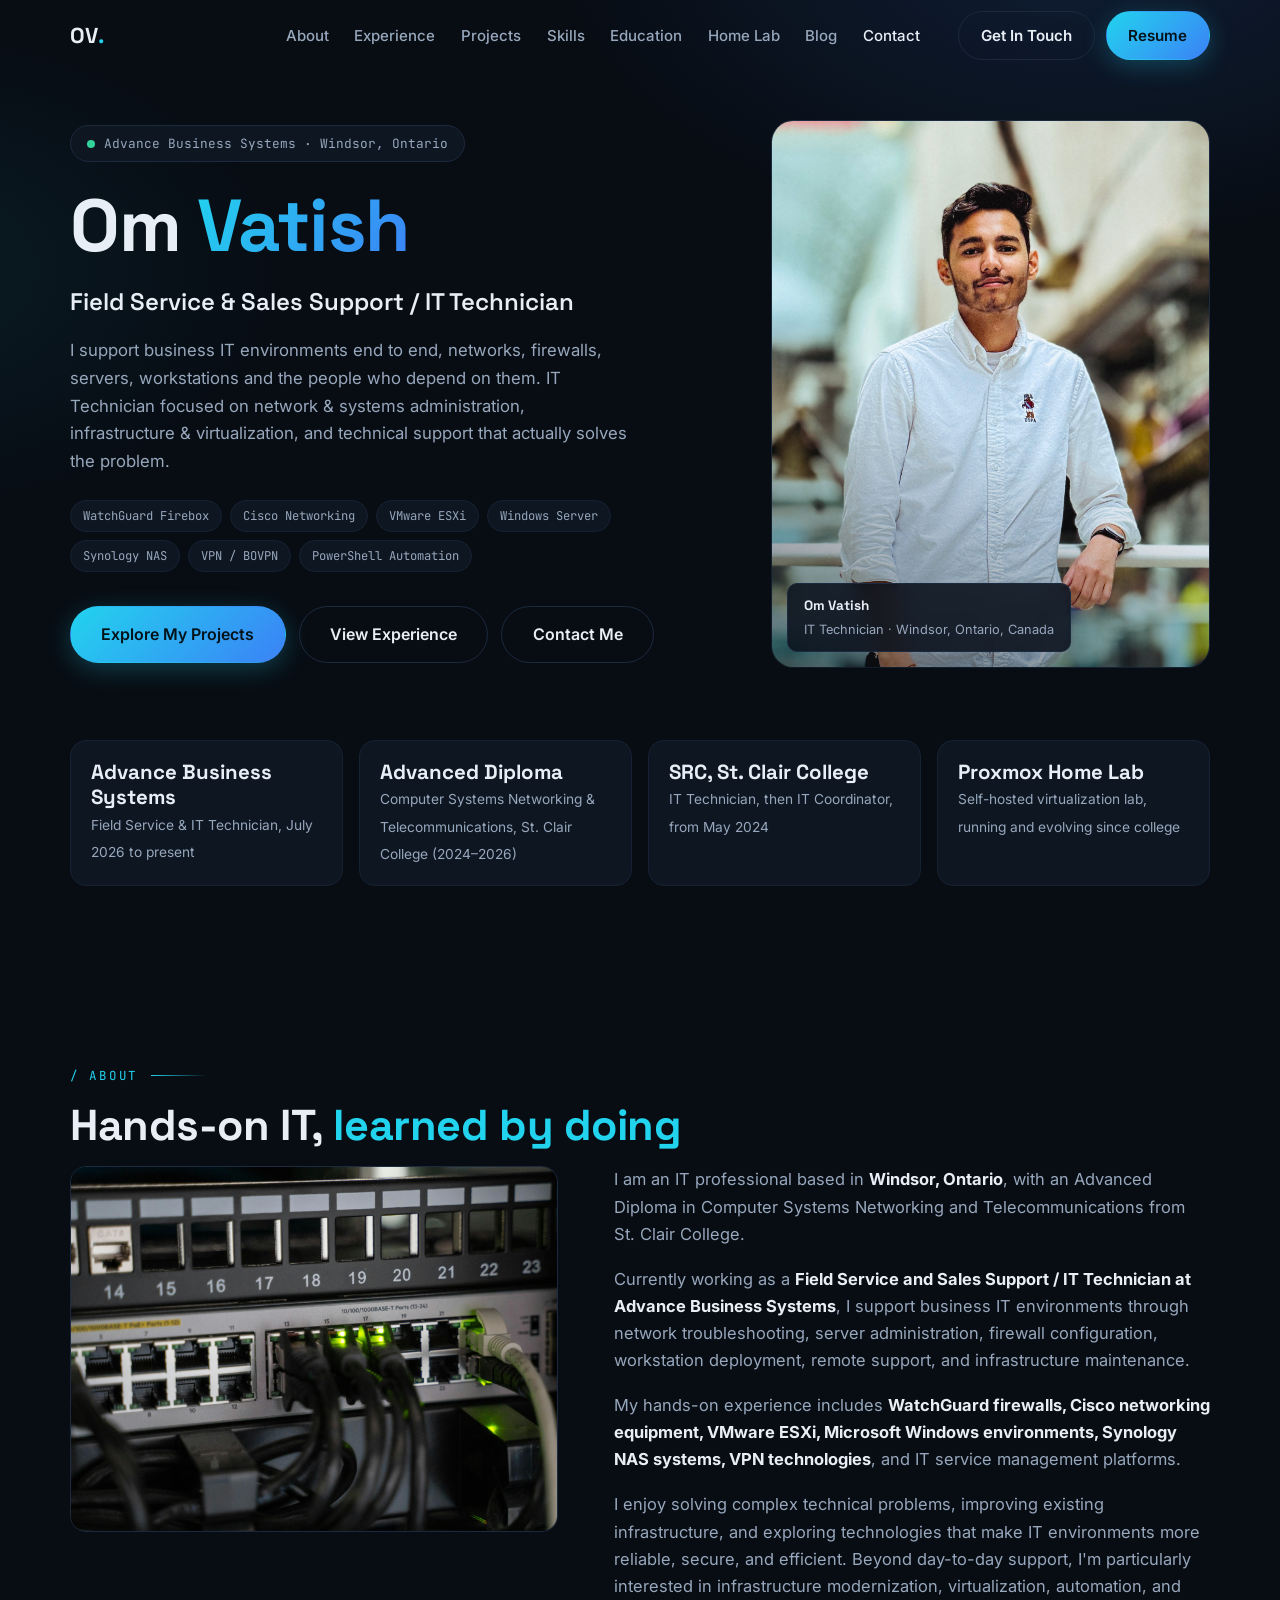
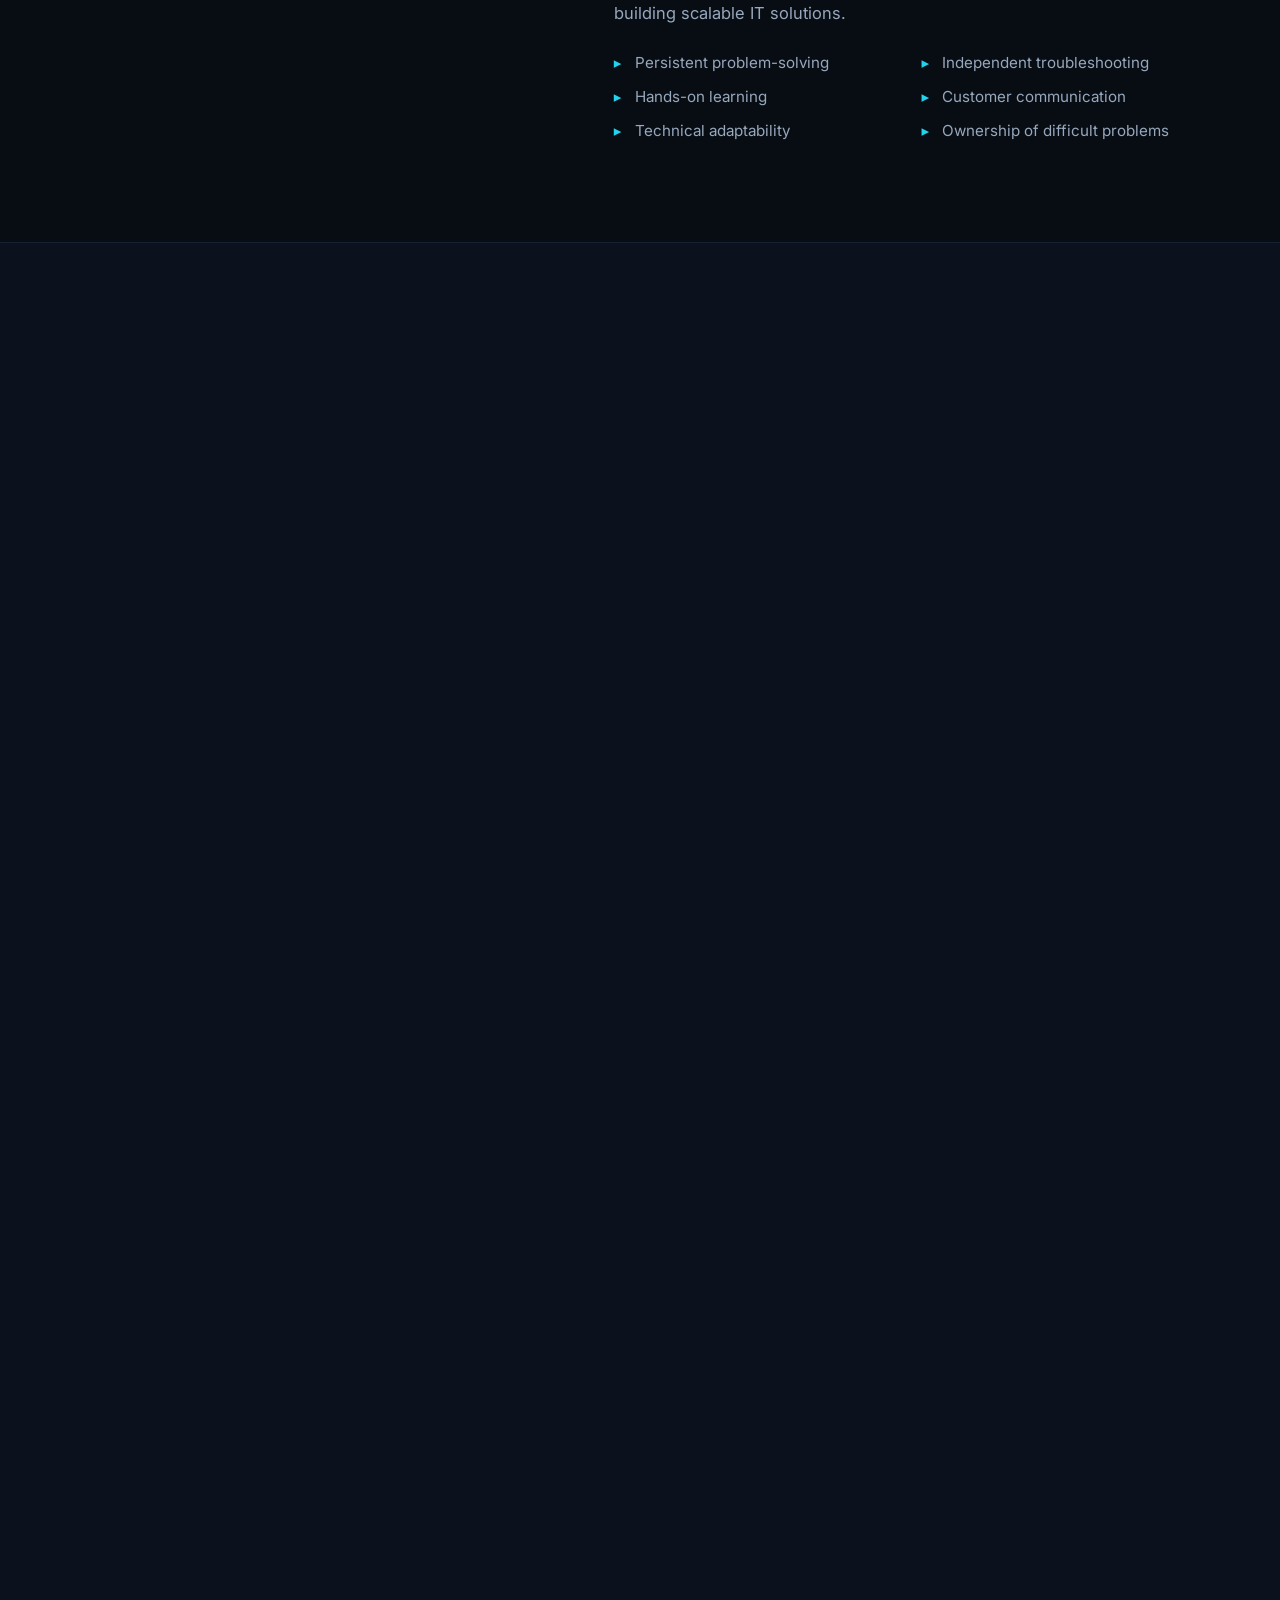
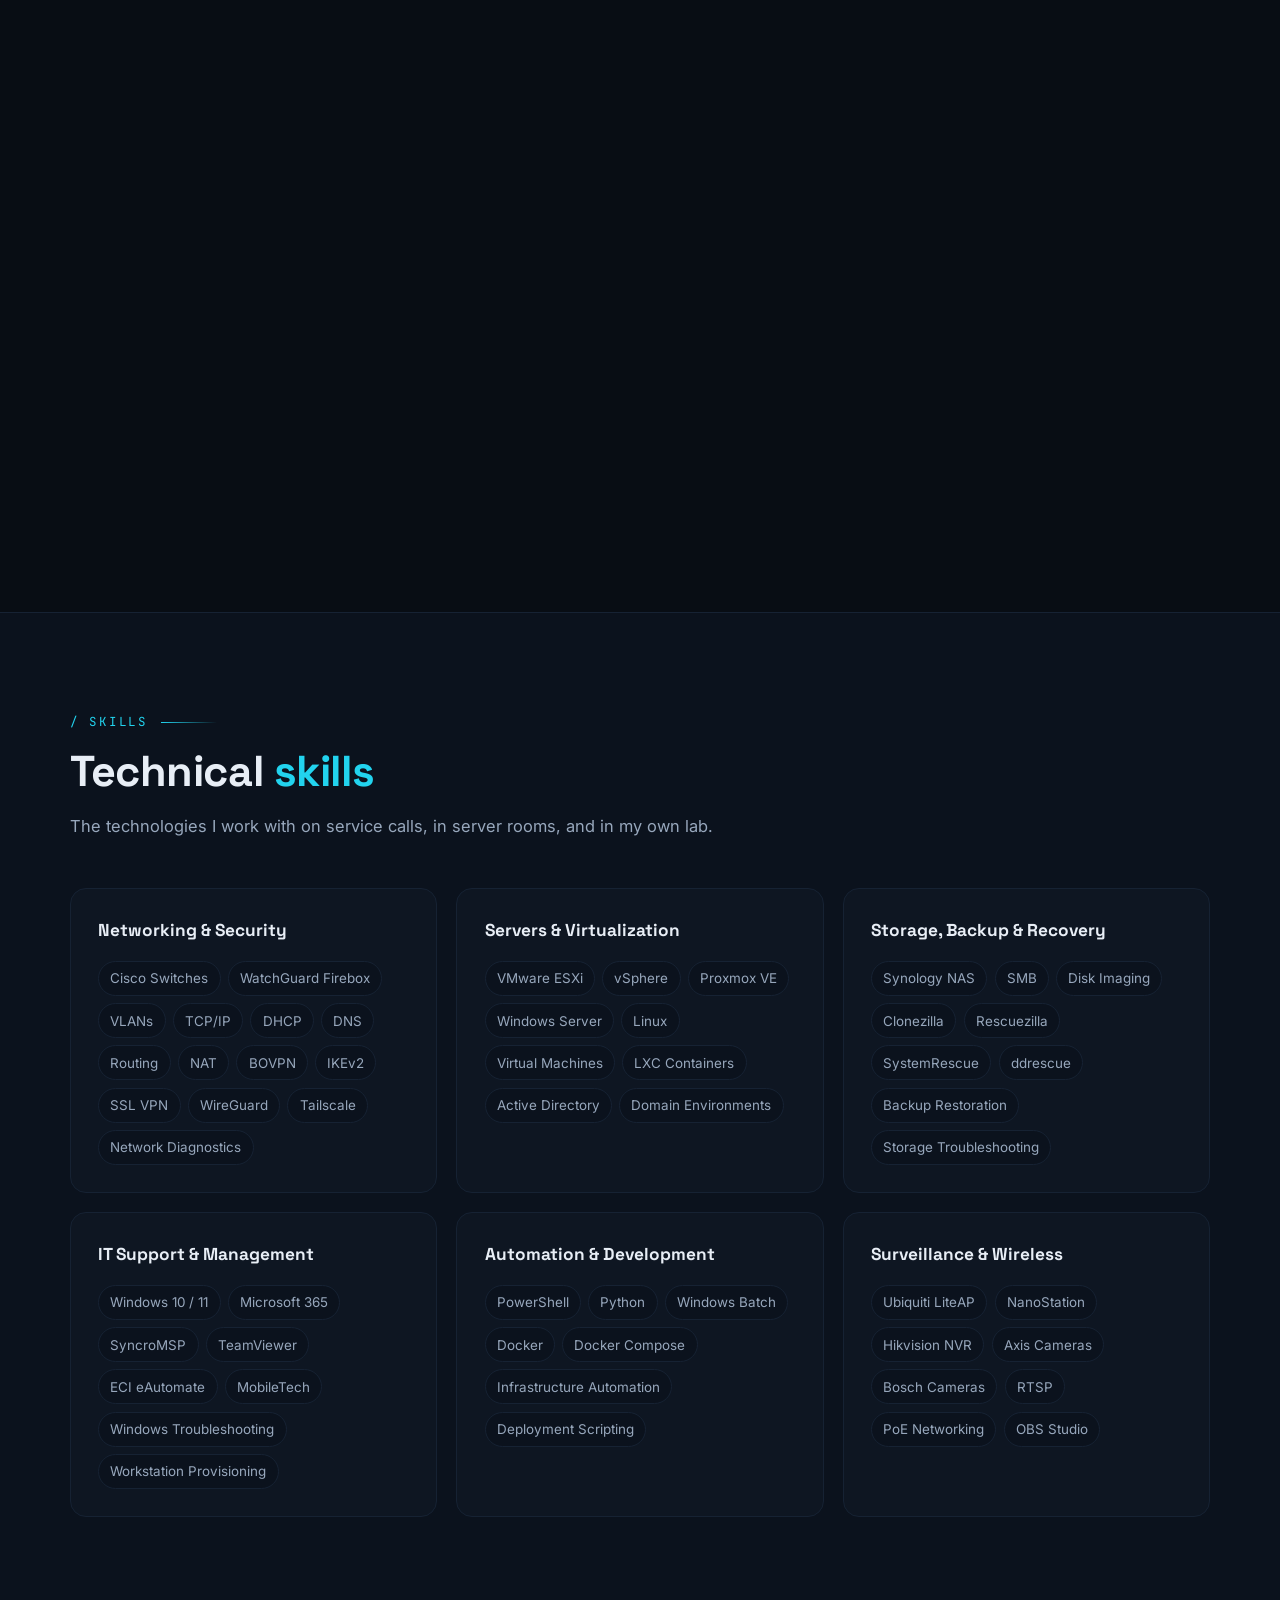
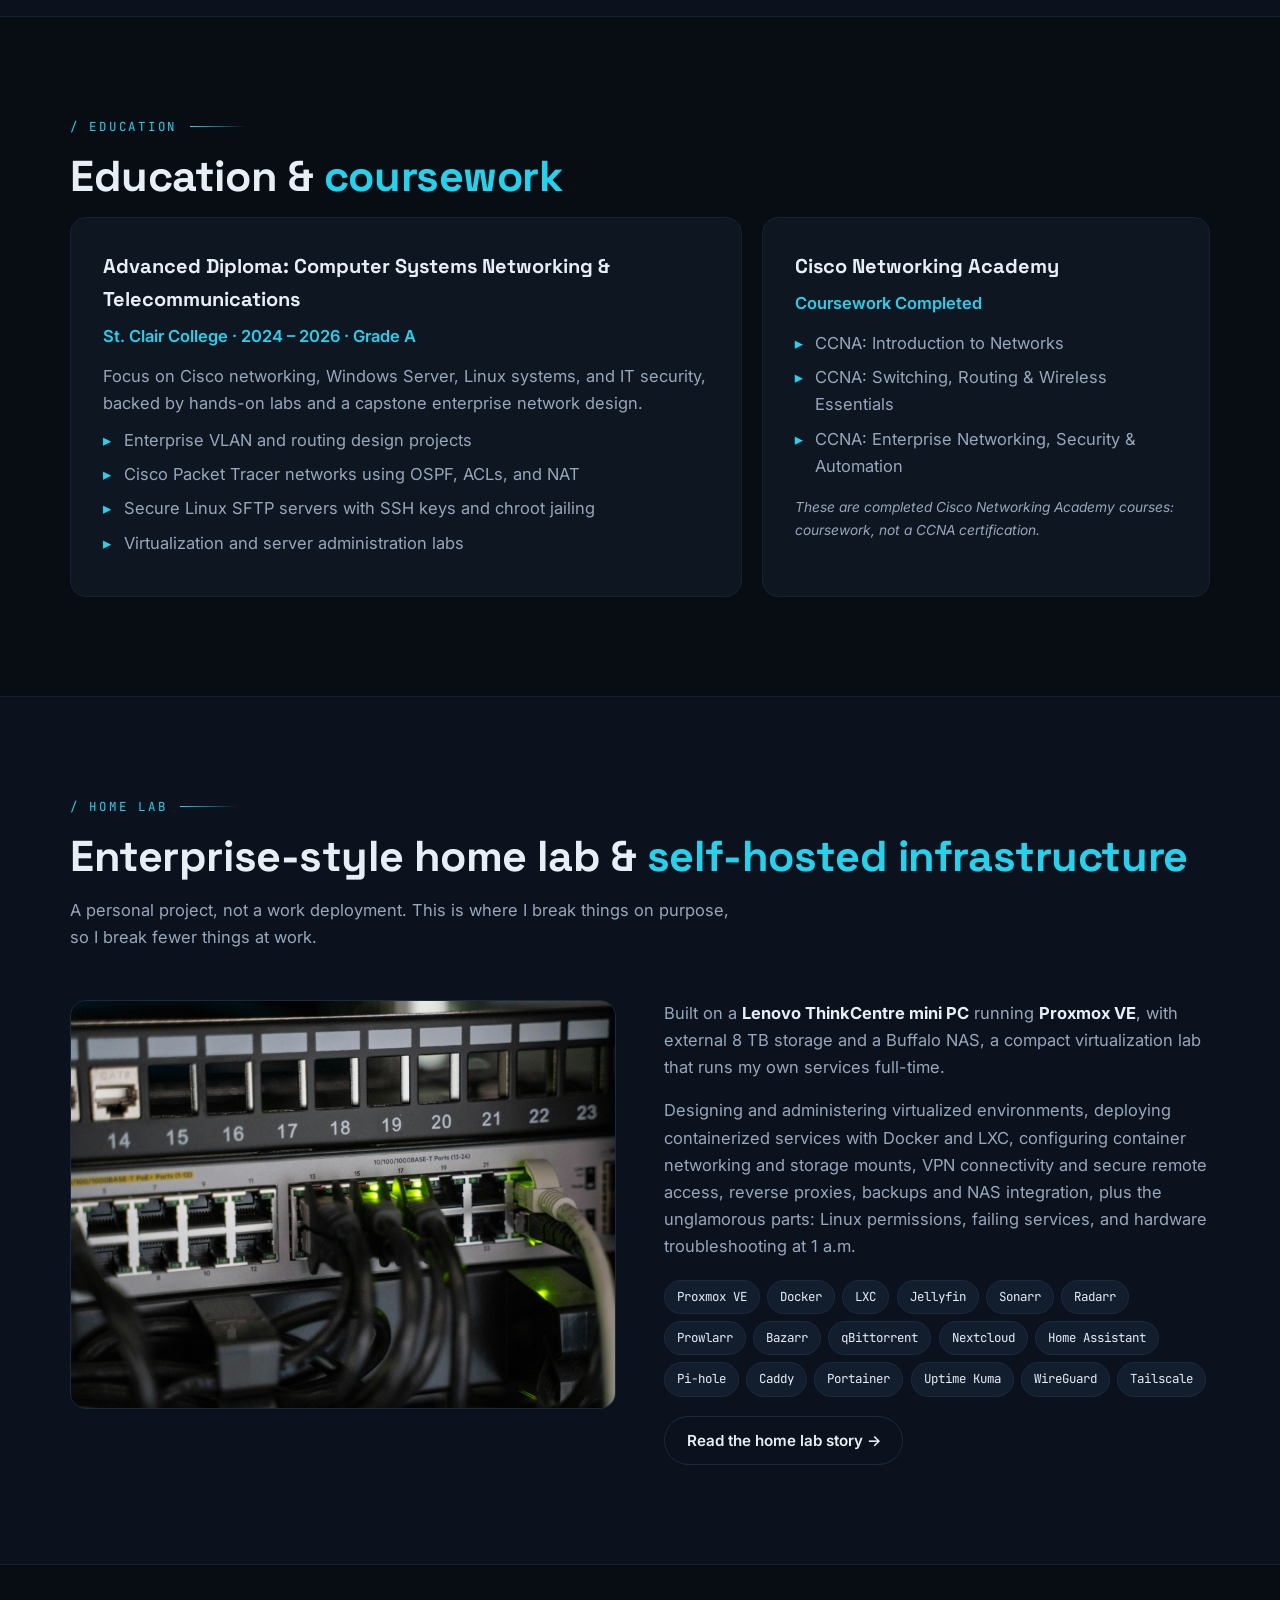
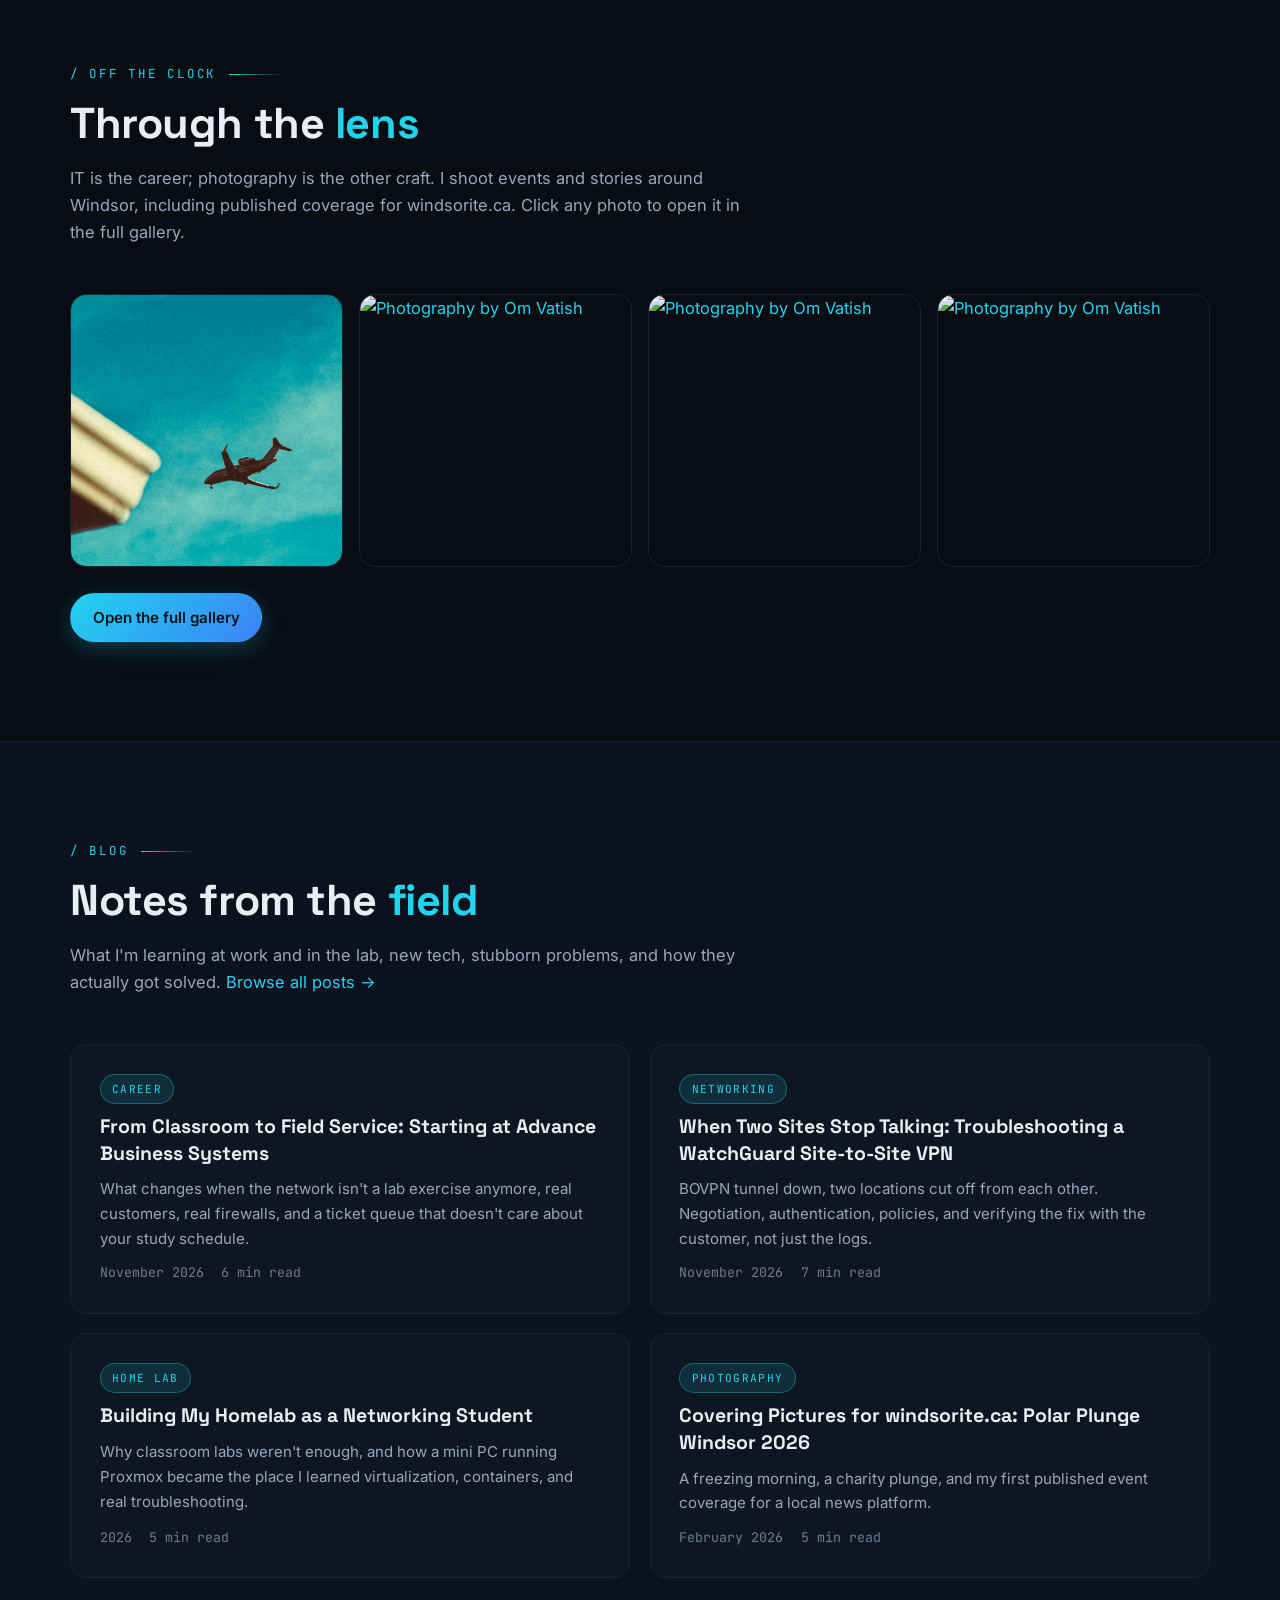
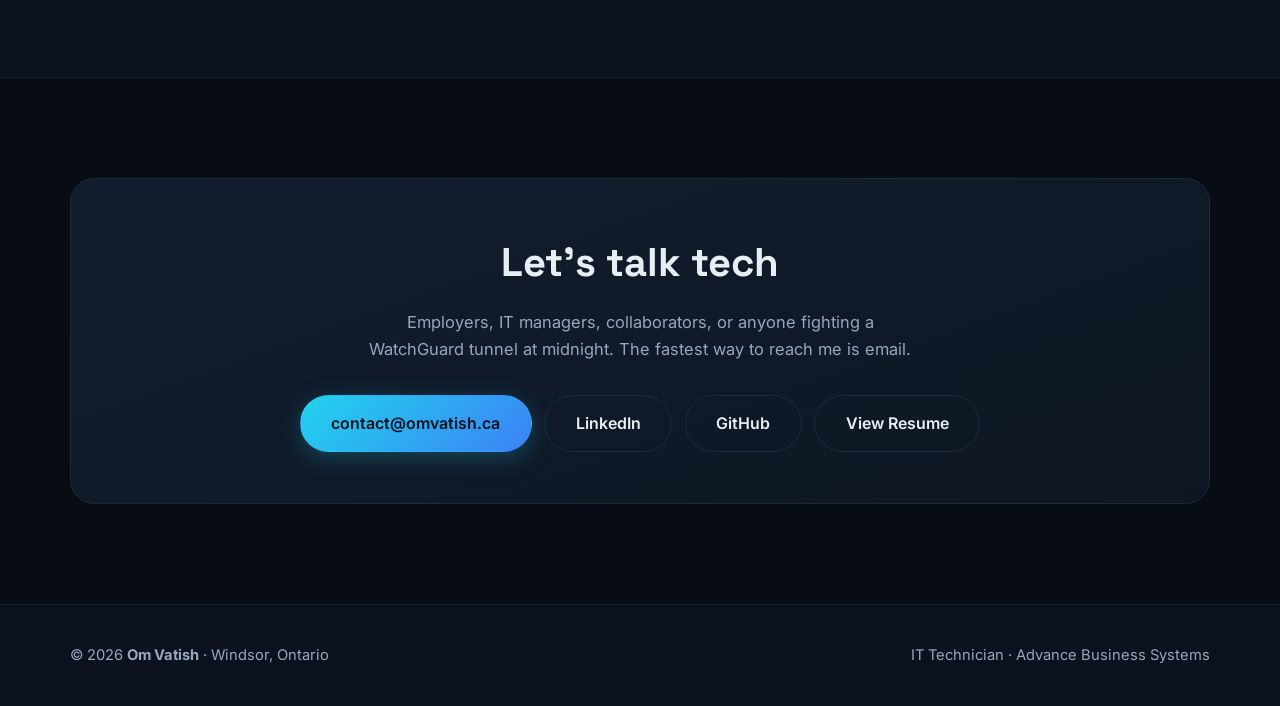
==== commit 7734ed3e: "Remove em dashes site-wide; add Apple Photos style gallery page with liquid glass lightbox, homepage" ====
--- a/index.html
+++ b/index.html
@@ -3,9 +3,9 @@
 <head>
   <meta charset="UTF-8" />
   <meta name="viewport" content="width=device-width, initial-scale=1.0"/>
-  <title>Om Vatish — IT Technician | Network & Systems Administration | Windsor, Ontario</title>
+  <title>Om Vatish - IT Technician | Network & Systems Administration | Windsor, Ontario</title>
   <meta name="description" content="Om Vatish is a Field Service & Sales Support / IT Technician at Advance Business Systems in Windsor, Ontario. Networking, WatchGuard firewalls, VMware ESXi, Windows Server, Synology NAS, VPNs and IT automation."/>
-  <meta property="og:title" content="Om Vatish — IT Technician, Windsor Ontario"/>
+  <meta property="og:title" content="Om Vatish - IT Technician, Windsor Ontario"/>
   <meta property="og:description" content="Field Service & IT Technician at Advance Business Systems. Network & systems administration, infrastructure & virtualization, technical support."/>
   <meta property="og:type" content="website"/>
   <meta property="og:url" content="https://omvatish.ca/"/>
@@ -57,7 +57,7 @@
           <p class="hero-eyebrow reveal"><span class="pulse"></span> Advance Business Systems · Windsor, Ontario</p>
           <h1 class="hero-name reveal">Om <span class="accent-stroke">Vatish</span></h1>
           <p class="hero-role reveal">Field Service &amp; Sales Support / IT Technician</p>
-          <p class="hero-sub reveal">I support business IT environments end to end — networks, firewalls, servers, workstations and the people who depend on them. IT Technician focused on network &amp; systems administration, infrastructure &amp; virtualization, and technical support that actually solves the problem.</p>
+          <p class="hero-sub reveal">I support business IT environments end to end, networks, firewalls, servers, workstations and the people who depend on them. IT Technician focused on network &amp; systems administration, infrastructure &amp; virtualization, and technical support that actually solves the problem.</p>
           <ul class="hero-tags reveal">
             <li>WatchGuard Firebox</li><li>Cisco Networking</li><li>VMware ESXi</li>
             <li>Windows Server</li><li>Synology NAS</li><li>VPN / BOVPN</li><li>PowerShell Automation</li>
@@ -77,9 +77,9 @@
         </div>
       </div>
       <div class="hero-stats">
-        <div class="stat reveal"><strong>Advance Business Systems</strong><span>Field Service &amp; IT Technician — July 2026 to present</span></div>
+        <div class="stat reveal"><strong>Advance Business Systems</strong><span>Field Service &amp; IT Technician, July 2026 to present</span></div>
         <div class="stat reveal"><strong>Advanced Diploma</strong><span>Computer Systems Networking &amp; Telecommunications, St. Clair College (2024–2026)</span></div>
-        <div class="stat reveal"><strong>SRC — St. Clair College</strong><span>IT Technician, then IT Coordinator — from May 2024</span></div>
+        <div class="stat reveal"><strong>SRC, St. Clair College</strong><span>IT Technician, then IT Coordinator, from May 2024</span></div>
         <div class="stat reveal"><strong>Proxmox Home Lab</strong><span>Self-hosted virtualization lab, running and evolving since college</span></div>
       </div>
     </div>
@@ -117,16 +117,16 @@
     <div class="container">
       <p class="section-label reveal">/ Experience</p>
       <h2 class="section-title reveal">Where I've <em>worked</em></h2>
-      <p class="section-sub reveal">Real business environments, real customers, real problems — from managed IT services across Windsor to running campus IT operations.</p>
+      <p class="section-sub reveal">Real business environments, real customers, real problems, from managed IT services across Windsor to running campus IT operations.</p>
       <div class="timeline">
 
         <article class="role-card reveal">
           <div class="role-head">
             <h3>Field Service &amp; Sales Support / IT Technician</h3>
-            <span class="role-date">July 2026 — Present</span>
+            <span class="role-date">July 2026 – Present</span>
           </div>
           <p class="role-org">Advance Business Systems (ABS) · Windsor, Ontario</p>
-          <p>Supporting business IT environments for a managed IT services provider — on-site field service and remote support across networking, servers, firewalls, storage and endpoints, working directly with business customers.</p>
+          <p>Supporting business IT environments for a managed IT services provider, on-site field service and remote support across networking, servers, firewalls, storage and endpoints, working directly with business customers.</p>
           <div class="resp-grid">
             <div class="resp"><h4>IT Support</h4><p>Diagnose and resolve hardware, software, operating system, and connectivity issues.</p></div>
             <div class="resp"><h4>Network Administration</h4><p>Configure and troubleshoot switches, VLANs, routers, firewalls, and business networks.</p></div>
@@ -149,7 +149,7 @@
             <span class="role-date">From May 2025</span>
           </div>
           <p class="role-org">Student Representative Council (SRC) · St. Clair College</p>
-          <p>Coordinating IT operations for student services and facilities, including the Nexus Gaming Arena and campus events — planning technology for events, supporting staff and students, and helping other team members deliver reliable IT.</p>
+          <p>Coordinating IT operations for student services and facilities, including the Nexus Gaming Arena and campus events, planning technology for events, supporting staff and students, and helping other team members deliver reliable IT.</p>
           <ul class="role-list">
             <li>Coordinate IT operations across student facilities</li>
             <li>Plan and fulfil technology requirements for college events</li>
@@ -161,10 +161,10 @@
         <article class="role-card reveal">
           <div class="role-head">
             <h3>IT Technician</h3>
-            <span class="role-date">May 2024 — May 2025</span>
+            <span class="role-date">May 2024 – May 2025</span>
           </div>
           <p class="role-org">Student Representative Council (SRC) · St. Clair College</p>
-          <p>Front-line IT support for students and staff across the Nexus Gaming Arena, computer labs, and student services — where my professional IT career started, a full two years before ABS.</p>
+          <p>Front-line IT support for students and staff across the Nexus Gaming Arena, computer labs, and student services, where my professional IT career started, a full two years before ABS.</p>
           <ul class="role-list">
             <li>Hardware, software, printer, and network support</li>
             <li>Installed and maintained PCs, gaming systems, and peripherals</li>
@@ -183,15 +183,15 @@
   <section class="section" id="projects">
     <div class="container">
       <p class="section-label reveal">/ Projects</p>
-      <h2 class="section-title reveal">Work that <em>shipped</em> — and work in progress</h2>
-      <p class="section-sub reveal">Professional projects from Advance Business Systems, anonymized — no customer names, addresses, or internal details. Statuses are honest: completed means completed, planning means planning.</p>
+      <h2 class="section-title reveal">Work that <em>shipped</em>, and work in progress</h2>
+      <p class="section-sub reveal">Professional projects from Advance Business Systems, anonymized, no customer names, addresses, or internal details. Statuses are honest: completed means completed, planning means planning.</p>
       <div class="projects-list">
 
         <article class="project-card reveal">
           <div class="project-meta"><span class="project-num">01</span><span class="badge done">Completed</span></div>
           <p class="project-type">Firewalls · VPN</p>
           <h3>Multi-Site Firewall &amp; VPN Connectivity</h3>
-          <p class="project-body">Configured and troubleshot site-to-site VPN connectivity between two business locations — WatchGuard Cloud and Firebox configuration, VPN negotiation and authentication problems, verified end to end.</p>
+          <p class="project-body">Configured and troubleshot site-to-site VPN connectivity between two business locations, WatchGuard Cloud and Firebox configuration, VPN negotiation and authentication problems, verified end to end.</p>
           <ul class="project-stack"><li>WatchGuard Firebox</li><li>BOVPN</li><li>IKEv2</li><li>Routing</li></ul>
           <a class="project-link" href="projects.html#vpn">Project details →</a>
         </article>
@@ -200,7 +200,7 @@
           <div class="project-meta"><span class="project-num">02</span><span class="badge progress">ABS Project</span></div>
           <p class="project-type">Networking · Migration</p>
           <h3>Business Network Firewall Migration</h3>
-          <p class="project-body">Replacing an existing firewall with a WatchGuard appliance — investigating internet connectivity problems involving managed switches, VLAN configuration, routing and DHCP.</p>
+          <p class="project-body">Replacing an existing firewall with a WatchGuard appliance, investigating internet connectivity problems involving managed switches, VLAN configuration, routing and DHCP.</p>
           <ul class="project-stack"><li>WatchGuard</li><li>Cisco</li><li>VLANs</li><li>DHCP</li></ul>
           <a class="project-link" href="projects.html#firewall-migration">Project details →</a>
         </article>
@@ -209,7 +209,7 @@
           <div class="project-meta"><span class="project-num">03</span><span class="badge progress">ABS Project</span></div>
           <p class="project-type">Wireless · Surveillance</p>
           <h3>Wireless Surveillance Network Deployment</h3>
-          <p class="project-body">Wireless infrastructure connecting multiple buildings — bridge and station configuration, surveillance network connectivity and NVR integration, camera discovery troubleshooting.</p>
+          <p class="project-body">Wireless infrastructure connecting multiple buildings, bridge and station configuration, surveillance network connectivity and NVR integration, camera discovery troubleshooting.</p>
           <ul class="project-stack"><li>Ubiquiti LiteAP</li><li>NanoStation</li><li>PoE</li><li>Hikvision</li></ul>
           <a class="project-link" href="projects.html#surveillance">Project details →</a>
         </article>
@@ -218,7 +218,7 @@
           <div class="project-meta"><span class="project-num">04</span><span class="badge planning">Planning &amp; Assessment</span></div>
           <p class="project-type">Servers · Modernization</p>
           <h3>Server &amp; Business Application Modernization</h3>
-          <p class="project-body">Planning a business server and application upgrade — reviewing existing infrastructure and requirements, coordinating initial technical assessments with customer contacts.</p>
+          <p class="project-body">Planning a business server and application upgrade, reviewing existing infrastructure and requirements, coordinating initial technical assessments with customer contacts.</p>
           <ul class="project-stack"><li>VMware ESXi</li><li>Windows Server</li><li>Synology</li></ul>
           <a class="project-link" href="projects.html#modernization">Project details →</a>
         </article>
@@ -236,7 +236,7 @@
           <div class="project-meta"><span class="project-num">06</span><span class="badge progress">ABS Project</span></div>
           <p class="project-type">Automation · Endpoints</p>
           <h3>Workstation Deployment &amp; IT Automation</h3>
-          <p class="project-body">Developing and refining workstation provisioning scripts — automating software installation and configuration, remote management agents, domain joining, naming, and Windows updates.</p>
+          <p class="project-body">Developing and refining workstation provisioning scripts, automating software installation and configuration, remote management agents, domain joining, naming, and Windows updates.</p>
           <ul class="project-stack"><li>PowerShell</li><li>SyncroMSP</li><li>Active Directory</li></ul>
           <a class="project-link" href="projects.html#automation">Project details →</a>
         </article>
@@ -254,7 +254,7 @@
           <div class="project-meta"><span class="project-num">08</span><span class="badge progress">ABS Project</span></div>
           <p class="project-type">AV · IP Cameras</p>
           <h3>Office Video &amp; Camera Integration</h3>
-          <p class="project-body">Configuring and testing IP camera streaming into video conferencing — troubleshooting video quality, latency and encoding, and testing approaches to improve office meeting video.</p>
+          <p class="project-body">Configuring and testing IP camera streaming into video conferencing, troubleshooting video quality, latency and encoding, and testing approaches to improve office meeting video.</p>
           <ul class="project-stack"><li>Axis</li><li>Bosch</li><li>RTSP</li><li>OBS Studio</li><li>Teams</li></ul>
           <a class="project-link" href="projects.html#video-integration">Project details →</a>
         </article>
@@ -314,9 +314,9 @@
       <h2 class="section-title reveal">Education &amp; <em>coursework</em></h2>
       <div class="edu-grid">
         <div class="edu-card reveal">
-          <h3>Advanced Diploma — Computer Systems Networking &amp; Telecommunications</h3>
-          <p class="org">St. Clair College · 2024 — 2026 · Grade A</p>
-          <p>Focus on Cisco networking, Windows Server, Linux systems, and IT security — backed by hands-on labs and a capstone enterprise network design.</p>
+          <h3>Advanced Diploma: Computer Systems Networking &amp; Telecommunications</h3>
+          <p class="org">St. Clair College · 2024 – 2026 · Grade A</p>
+          <p>Focus on Cisco networking, Windows Server, Linux systems, and IT security, backed by hands-on labs and a capstone enterprise network design.</p>
           <ul>
             <li>Enterprise VLAN and routing design projects</li>
             <li>Cisco Packet Tracer networks using OSPF, ACLs, and NAT</li>
@@ -332,7 +332,7 @@
             <li>CCNA: Switching, Routing &amp; Wireless Essentials</li>
             <li>CCNA: Enterprise Networking, Security &amp; Automation</li>
           </ul>
-          <p class="edu-note">These are completed Cisco Networking Academy courses — coursework, not a CCNA certification.</p>
+          <p class="edu-note">These are completed Cisco Networking Academy courses: coursework, not a CCNA certification.</p>
         </div>
       </div>
     </div>
@@ -343,14 +343,14 @@
     <div class="container">
       <p class="section-label reveal">/ Home Lab</p>
       <h2 class="section-title reveal">Enterprise-style home lab &amp; <em>self-hosted infrastructure</em></h2>
-      <p class="section-sub reveal">A personal project — not a work deployment. This is where I break things on purpose, so I break fewer things at work.</p>
+      <p class="section-sub reveal">A personal project, not a work deployment. This is where I break things on purpose, so I break fewer things at work.</p>
       <div class="homelab-grid">
         <div class="reveal-left">
           <img src="images/homelab.jpg" alt="Proxmox VE home lab on a Lenovo ThinkCentre mini PC"/>
         </div>
         <div class="homelab-copy reveal-right">
-          <p>Built on a <strong style="color:var(--text)">Lenovo ThinkCentre mini PC</strong> running <strong style="color:var(--text)">Proxmox VE</strong>, with external 8&nbsp;TB storage and a Buffalo NAS — a compact virtualization lab that runs my own services full-time.</p>
-          <p>Designing and administering virtualized environments, deploying containerized services with Docker and LXC, configuring container networking and storage mounts, VPN connectivity and secure remote access, reverse proxies, backups and NAS integration — plus the unglamorous parts: Linux permissions, failing services, and hardware troubleshooting at 1&nbsp;a.m.</p>
+          <p>Built on a <strong style="color:var(--text)">Lenovo ThinkCentre mini PC</strong> running <strong style="color:var(--text)">Proxmox VE</strong>, with external 8&nbsp;TB storage and a Buffalo NAS, a compact virtualization lab that runs my own services full-time.</p>
+          <p>Designing and administering virtualized environments, deploying containerized services with Docker and LXC, configuring container networking and storage mounts, VPN connectivity and secure remote access, reverse proxies, backups and NAS integration, plus the unglamorous parts: Linux permissions, failing services, and hardware troubleshooting at 1&nbsp;a.m.</p>
           <ul class="service-cloud">
             <li>Proxmox VE</li><li>Docker</li><li>LXC</li><li>Jellyfin</li><li>Sonarr</li><li>Radarr</li>
             <li>Prowlarr</li><li>Bazarr</li><li>qBittorrent</li><li>Nextcloud</li><li>Home Assistant</li>
@@ -367,13 +367,14 @@
     <div class="container">
       <p class="section-label reveal">/ Off the Clock</p>
       <h2 class="section-title reveal">Through the <em>lens</em></h2>
-      <p class="section-sub reveal">IT is the career; photography is the other craft. I shoot events and stories around Windsor — including published coverage for windsorite.ca.</p>
+      <p class="section-sub reveal">IT is the career; photography is the other craft. I shoot events and stories around Windsor, including published coverage for windsorite.ca. Click any photo to open it in the full gallery.</p>
       <div class="gallery-grid">
-        <div class="gallery-item reveal-scale"><div class="gallery-placeholder"><img src="images/IMG1.JPG" alt="Photography by Om Vatish"/></div></div>
-        <div class="gallery-item reveal-scale"><div class="gallery-placeholder"><img src="images/IMG2.jpg" alt="Photography by Om Vatish"/></div></div>
-        <div class="gallery-item reveal-scale"><div class="gallery-placeholder"><img src="images/IMG4.jpg" alt="Photography by Om Vatish"/></div></div>
-        <div class="gallery-item reveal-scale"><div class="gallery-placeholder"><img src="images/IMG5.JPG" alt="Photography by Om Vatish"/></div></div>
-      </div>
+        <a class="gallery-item reveal-scale" href="gallery.html#photo-1" aria-label="Open this photo in the gallery"><div class="gallery-placeholder"><img src="images/IMG1.JPG" alt="Photography by Om Vatish"/></div></a>
+        <a class="gallery-item reveal-scale" href="gallery.html#photo-2" aria-label="Open this photo in the gallery"><div class="gallery-placeholder"><img src="images/IMG2.jpg" alt="Photography by Om Vatish"/></div></a>
+        <a class="gallery-item reveal-scale" href="gallery.html#photo-4" aria-label="Open this photo in the gallery"><div class="gallery-placeholder"><img src="images/IMG4.jpg" alt="Photography by Om Vatish"/></div></a>
+        <a class="gallery-item reveal-scale" href="gallery.html#photo-5" aria-label="Open this photo in the gallery"><div class="gallery-placeholder"><img src="images/IMG5.JPG" alt="Photography by Om Vatish"/></div></a>
+      </div>
+      <p style="margin-top:1.6rem" class="reveal"><a href="gallery.html" class="btn-primary">Open the full gallery</a></p>
     </div>
   </section>
 
@@ -382,29 +383,29 @@
     <div class="container">
       <p class="section-label reveal">/ Blog</p>
       <h2 class="section-title reveal">Notes from the <em>field</em></h2>
-      <p class="section-sub reveal">What I'm learning at work and in the lab — new tech, stubborn problems, and how they actually got solved. <a href="blog.html">Browse all posts →</a></p>
+      <p class="section-sub reveal">What I'm learning at work and in the lab, new tech, stubborn problems, and how they actually got solved. <a href="blog.html">Browse all posts →</a></p>
       <div class="blog-grid">
         <article class="blog-card reveal">
           <span class="blog-tag">Career</span>
           <h3><a href="blog/field-service.html">From Classroom to Field Service: Starting at Advance Business Systems</a></h3>
-          <p>What changes when the network isn't a lab exercise anymore — real customers, real firewalls, and a ticket queue that doesn't care about your study schedule.</p>
+          <p>What changes when the network isn't a lab exercise anymore, real customers, real firewalls, and a ticket queue that doesn't care about your study schedule.</p>
           <div class="blog-meta"><span>November 2026</span><span>6 min read</span></div>
         </article>
         <article class="blog-card reveal">
           <span class="blog-tag">Networking</span>
           <h3><a href="blog/watchguard-vpn.html">When Two Sites Stop Talking: Troubleshooting a WatchGuard Site-to-Site VPN</a></h3>
-          <p>BOVPN tunnel down, two locations cut off from each other. Negotiation, authentication, policies — and verifying the fix with the customer, not just the logs.</p>
+          <p>BOVPN tunnel down, two locations cut off from each other. Negotiation, authentication, policies, and verifying the fix with the customer, not just the logs.</p>
           <div class="blog-meta"><span>November 2026</span><span>7 min read</span></div>
         </article>
         <article class="blog-card reveal">
           <span class="blog-tag">Home Lab</span>
           <h3><a href="blog/Networking%20Blog.html">Building My Homelab as a Networking Student</a></h3>
-          <p>Why classroom labs weren't enough — and how a mini PC running Proxmox became the place I learned virtualization, containers, and real troubleshooting.</p>
+          <p>Why classroom labs weren't enough, and how a mini PC running Proxmox became the place I learned virtualization, containers, and real troubleshooting.</p>
           <div class="blog-meta"><span>2026</span><span>5 min read</span></div>
         </article>
         <article class="blog-card reveal">
           <span class="blog-tag">Photography</span>
-          <h3><a href="blog/Polarplunge.html">Covering Pictures for windsorite.ca — Polar Plunge Windsor 2026</a></h3>
+          <h3><a href="blog/Polarplunge.html">Covering Pictures for windsorite.ca: Polar Plunge Windsor 2026</a></h3>
           <p>A freezing morning, a charity plunge, and my first published event coverage for a local news platform.</p>
           <div class="blog-meta"><span>February 2026</span><span>5 min read</span></div>
         </article>
@@ -417,7 +418,7 @@
     <div class="container">
       <div class="contact-inner reveal">
         <h2>Let's talk tech</h2>
-        <p class="contact-sub">Employers, IT managers, collaborators — or anyone fighting a WatchGuard tunnel at midnight. The fastest way to reach me is email.</p>
+        <p class="contact-sub">Employers, IT managers, collaborators, or anyone fighting a WatchGuard tunnel at midnight. The fastest way to reach me is email.</p>
         <div class="contact-links">
           <a href="mailto:contact@omvatish.ca" class="btn-primary large">contact@omvatish.ca</a>
           <a href="https://www.linkedin.com/in/om-vatish-1a502424b/" target="_blank" rel="noopener noreferrer" class="btn-ghost large">LinkedIn</a>
--- a/css/style.css
+++ b/css/style.css
@@ -1,5 +1,5 @@
 /* ============================================================
-   Om Vatish — omvatish.ca
+   Om Vatish - omvatish.ca
    Design system v2 (2026): dark, premium tech, cyan/blue accent
    ============================================================ */
 
@@ -227,7 +227,7 @@
 
 /* ---------- Gallery ---------- */
 .gallery-grid{display:grid;grid-template-columns:repeat(4,1fr);gap:1rem}
-.gallery-item{border-radius:var(--radius);overflow:hidden;border:1px solid var(--border-soft);aspect-ratio:1;position:relative}
+.gallery-item{display:block;border-radius:var(--radius);overflow:hidden;border:1px solid var(--border-soft);aspect-ratio:1;position:relative}
 .gallery-item img,.gallery-item video{width:100%;height:100%;object-fit:cover;transition:transform .5s}
 .gallery-item:hover img{transform:scale(1.05)}
 .gallery-item.wide{grid-column:span 2;aspect-ratio:auto}
@@ -278,7 +278,7 @@
   html{scroll-behavior:auto}
 }
 
-/* legacy decorative elements from v1 markup — retired in v2 */
+/* legacy decorative elements from v1 markup - retired in v2 */
 .cursor,.cursor-trail,.glow,.grid-overlay,.scroll-line{display:none!important}
 .img-glow-wrap{position:relative}
 
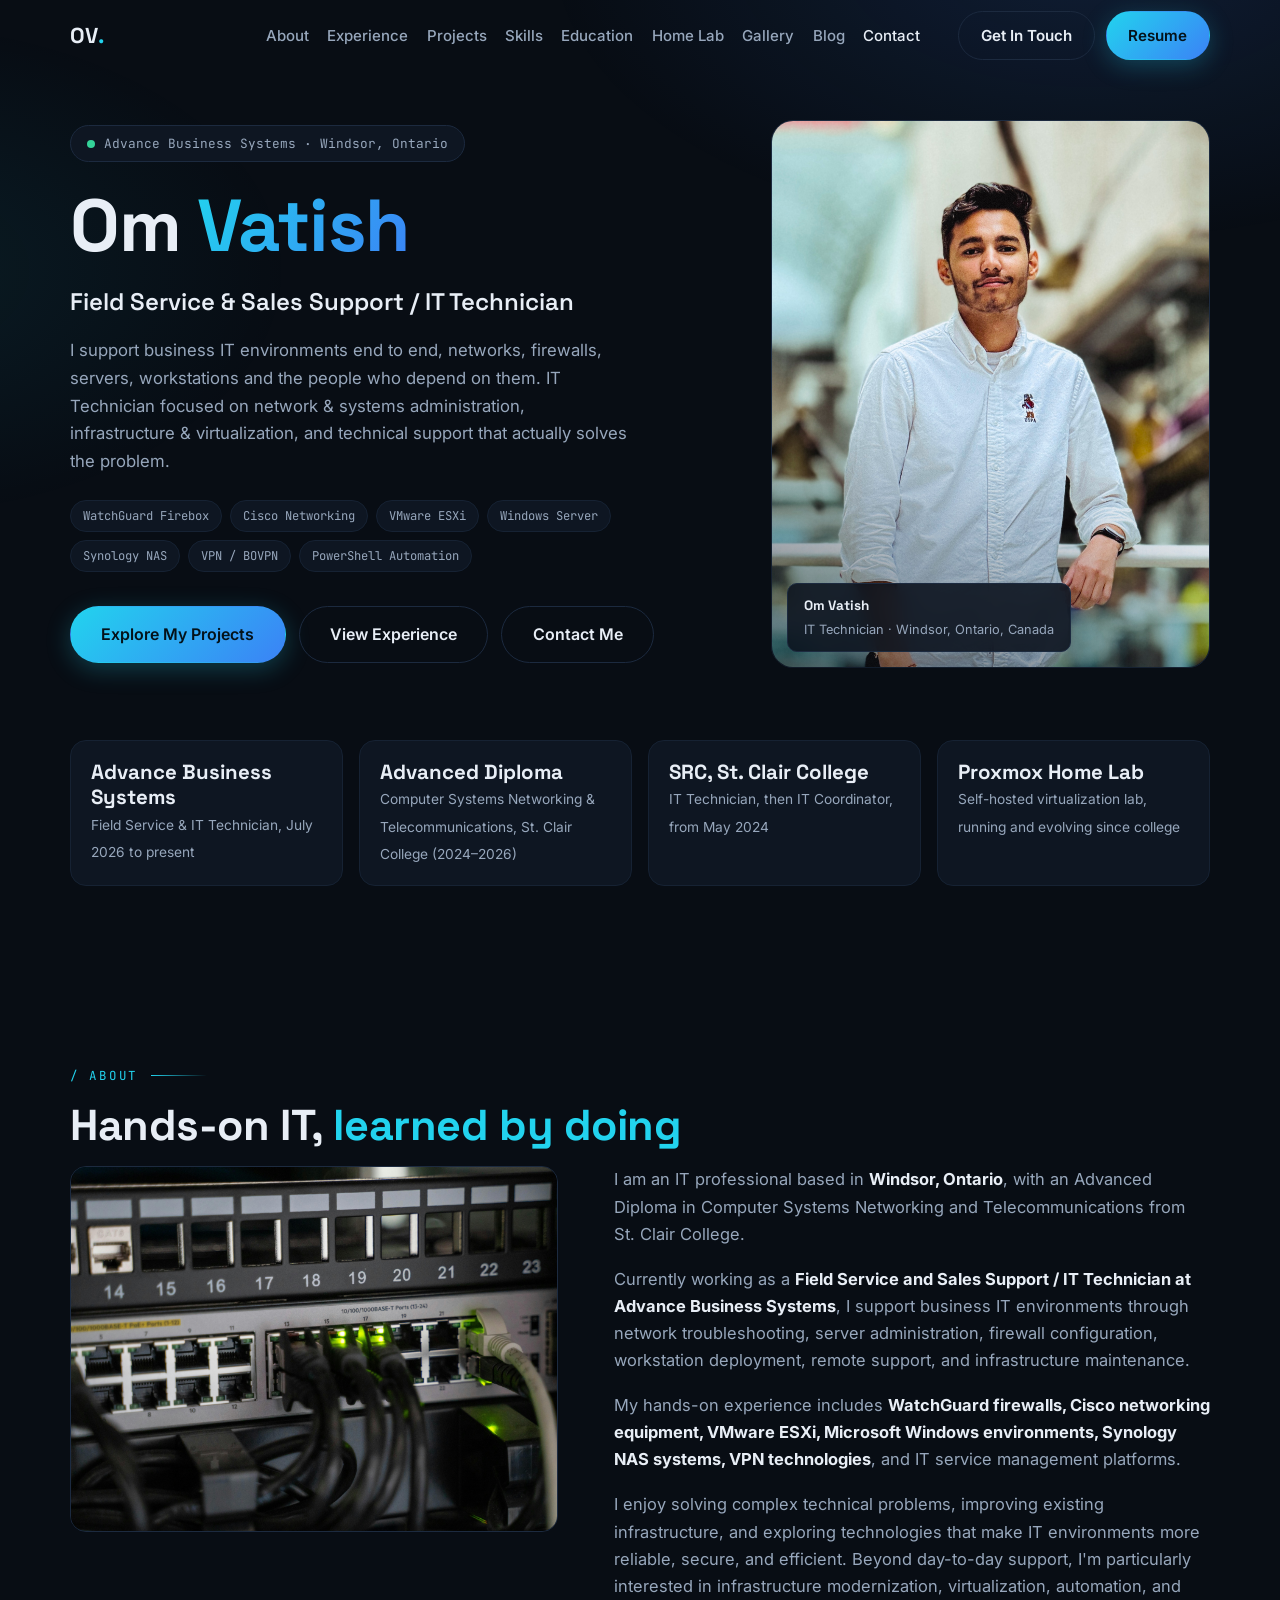
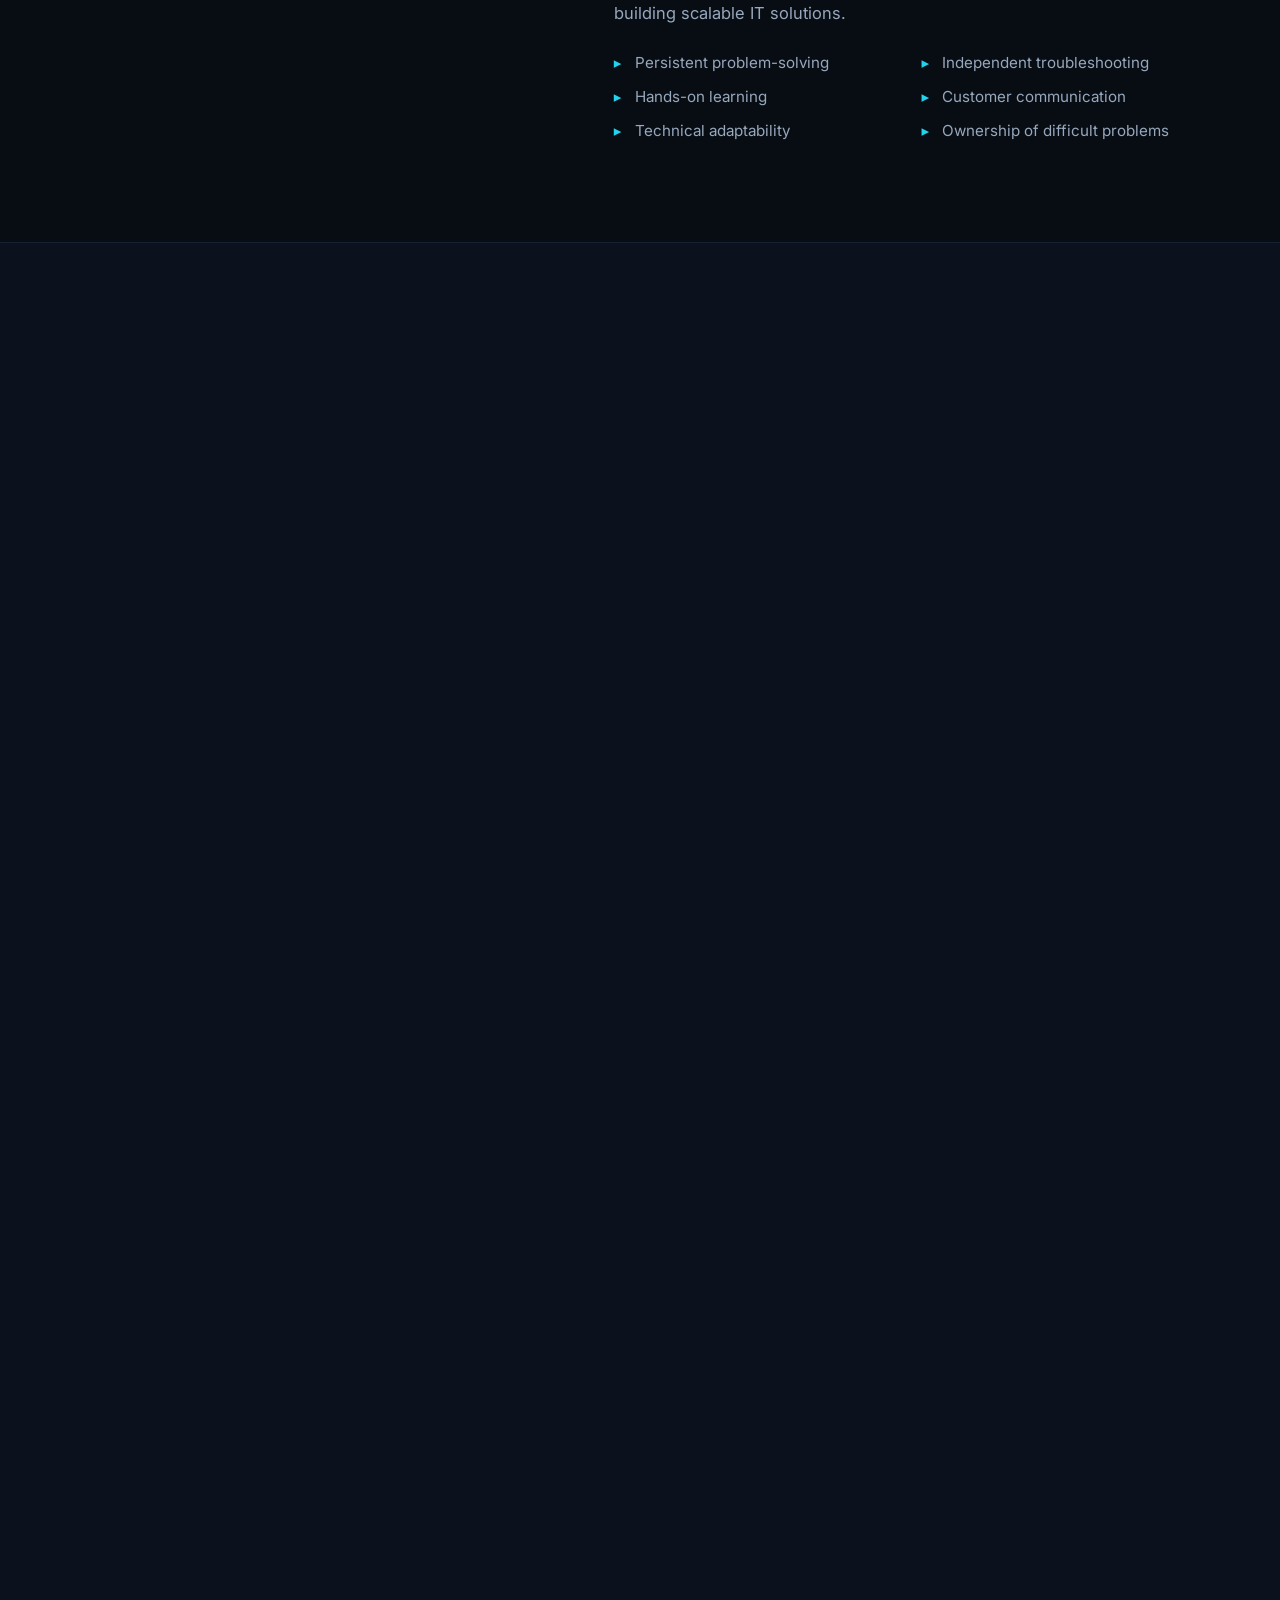
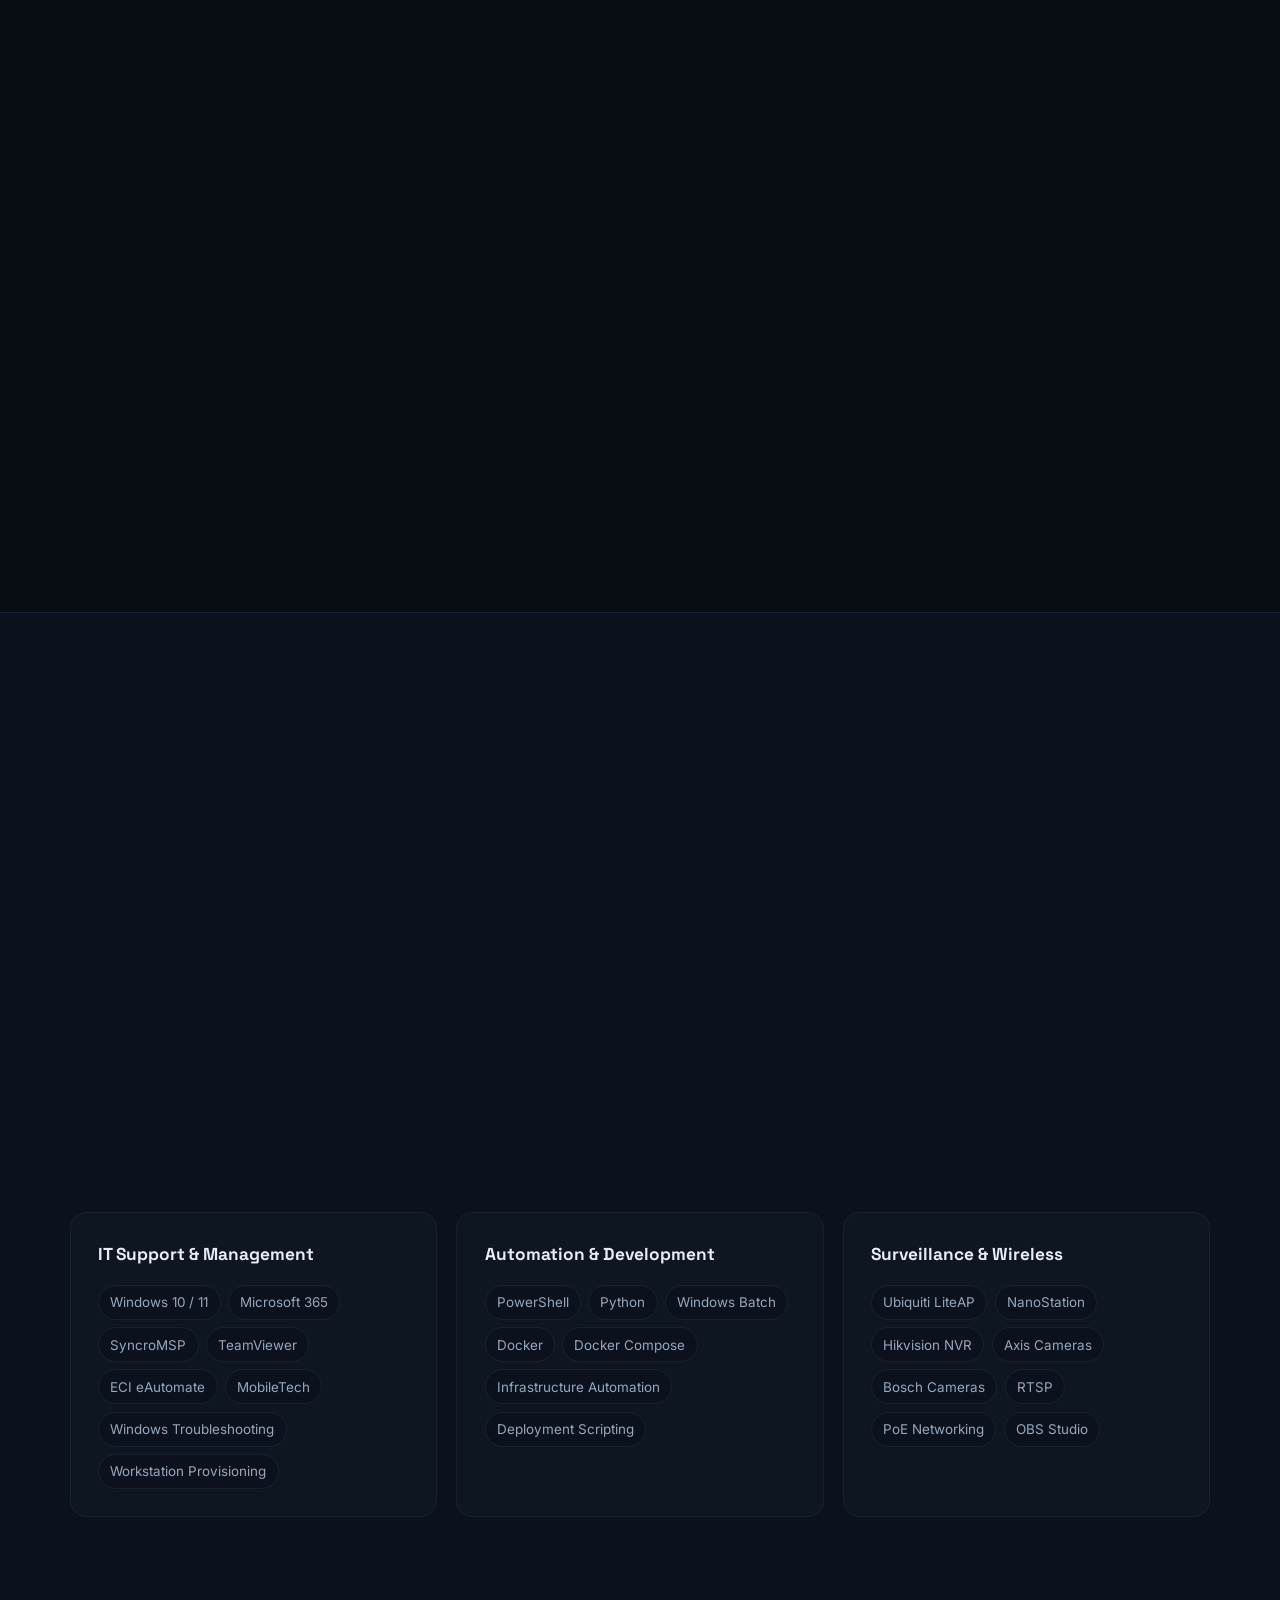
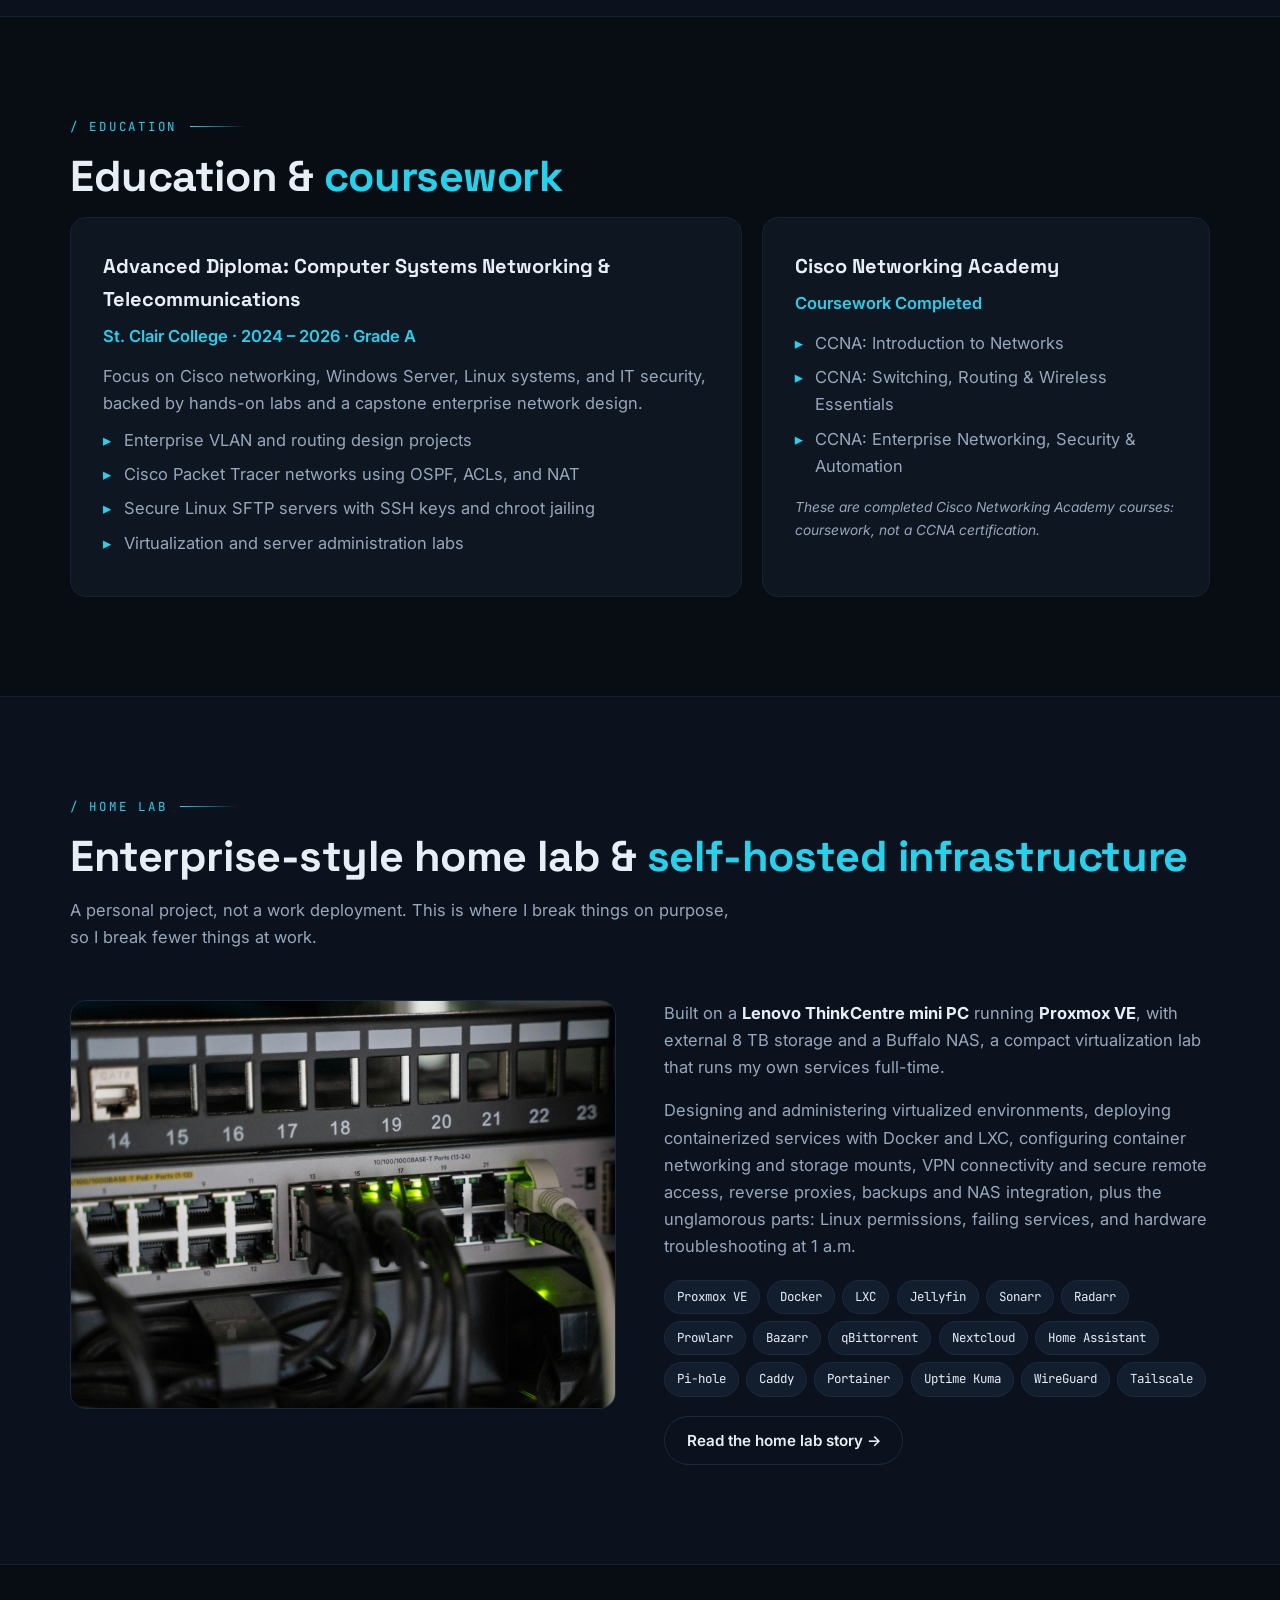
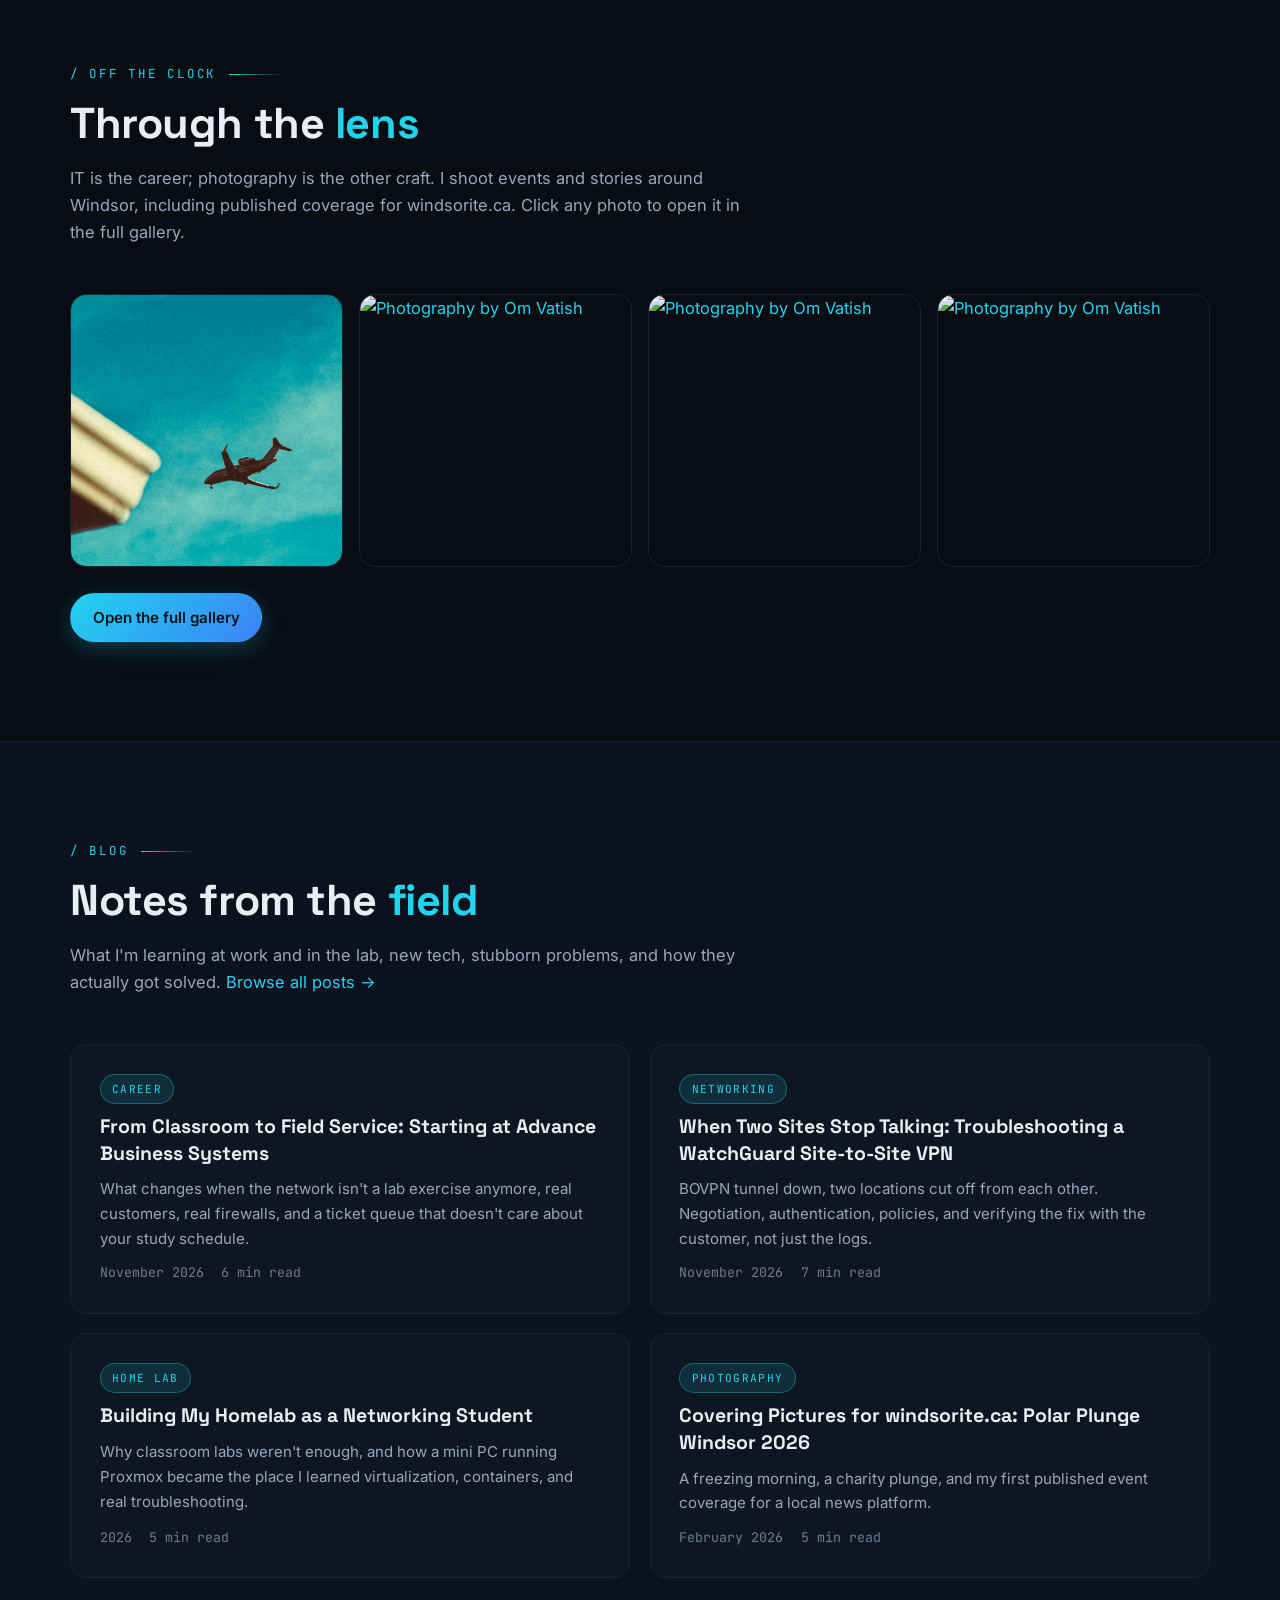
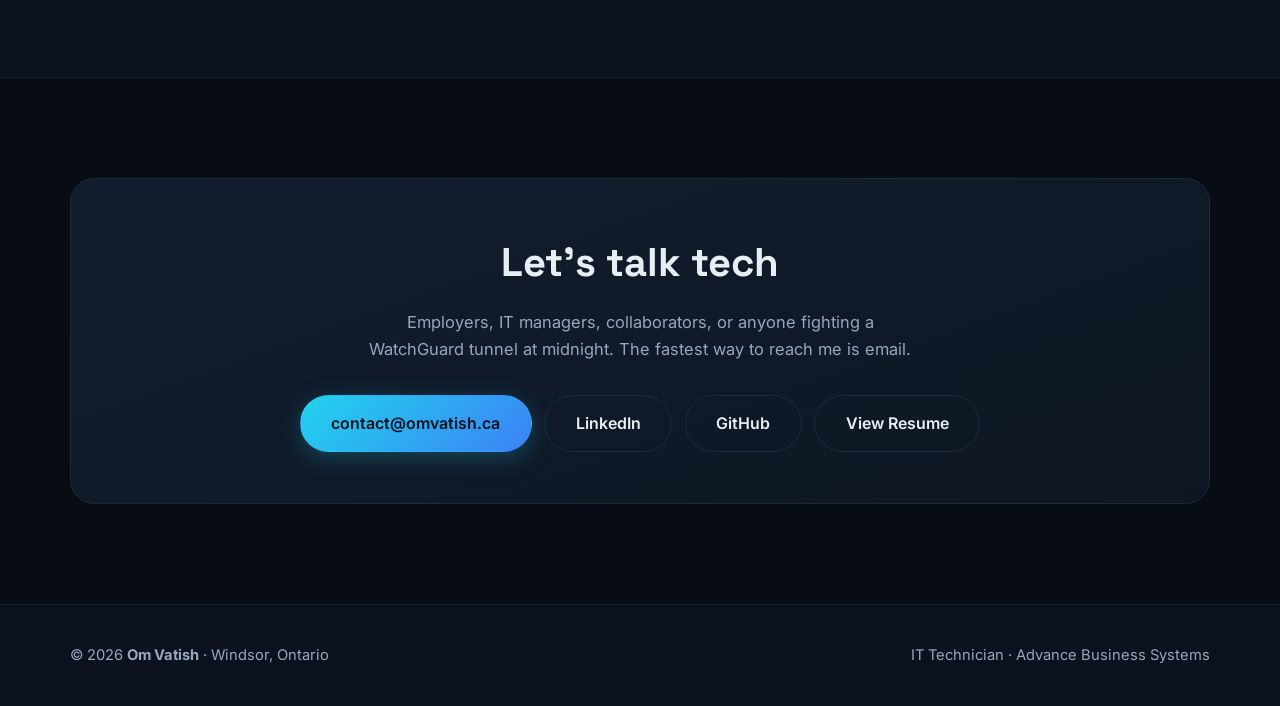
==== commit 3bc39e03: "Add Gallery to the top navigation on every page" ====
--- a/index.html
+++ b/index.html
@@ -32,6 +32,7 @@
       <li><a href="#skills">Skills</a></li>
       <li><a href="#education">Education</a></li>
       <li><a href="#homelab">Home Lab</a></li>
+      <li><a href="gallery.html">Gallery</a></li>
       <li><a href="blog.html">Blog</a></li>
       <li><a href="#contact">Contact</a></li>
       <li class="nav-mobile-buttons">
@@ -371,8 +372,8 @@
       <div class="gallery-grid">
         <a class="gallery-item reveal-scale" href="gallery.html#photo-1" aria-label="Open this photo in the gallery"><div class="gallery-placeholder"><img src="images/IMG1.JPG" alt="Photography by Om Vatish"/></div></a>
         <a class="gallery-item reveal-scale" href="gallery.html#photo-2" aria-label="Open this photo in the gallery"><div class="gallery-placeholder"><img src="images/IMG2.jpg" alt="Photography by Om Vatish"/></div></a>
-        <a class="gallery-item reveal-scale" href="gallery.html#photo-4" aria-label="Open this photo in the gallery"><div class="gallery-placeholder"><img src="images/IMG4.jpg" alt="Photography by Om Vatish"/></div></a>
-        <a class="gallery-item reveal-scale" href="gallery.html#photo-5" aria-label="Open this photo in the gallery"><div class="gallery-placeholder"><img src="images/IMG5.JPG" alt="Photography by Om Vatish"/></div></a>
+        <a class="gallery-item reveal-scale" href="gallery.html#photo-3" aria-label="Open this photo in the gallery"><div class="gallery-placeholder"><img src="images/IMG4.jpg" alt="Photography by Om Vatish"/></div></a>
+        <a class="gallery-item reveal-scale" href="gallery.html#photo-4" aria-label="Open this photo in the gallery"><div class="gallery-placeholder"><img src="images/IMG5.JPG" alt="Photography by Om Vatish"/></div></a>
       </div>
       <p style="margin-top:1.6rem" class="reveal"><a href="gallery.html" class="btn-primary">Open the full gallery</a></p>
     </div>
--- a/css/style.css
+++ b/css/style.css
@@ -69,7 +69,7 @@
 .nav-logo{font-family:var(--font-head);font-weight:700;font-size:1.35rem;color:var(--text);letter-spacing:.02em}
 .nav-logo:hover{text-decoration:none}
 .nav-logo .dot{color:var(--accent)}
-.nav-links{display:flex;gap:1.6rem;list-style:none;margin-left:auto;align-items:center}
+.nav-links{display:flex;gap:1.15rem;list-style:none;margin-left:auto;align-items:center}
 .nav-links a{color:var(--muted);font-size:.94rem;font-weight:500}
 .nav-links a:hover,.nav-links a.active{color:var(--text);text-decoration:none}
 .nav-buttons{display:flex;gap:.7rem;margin-left:.4rem}
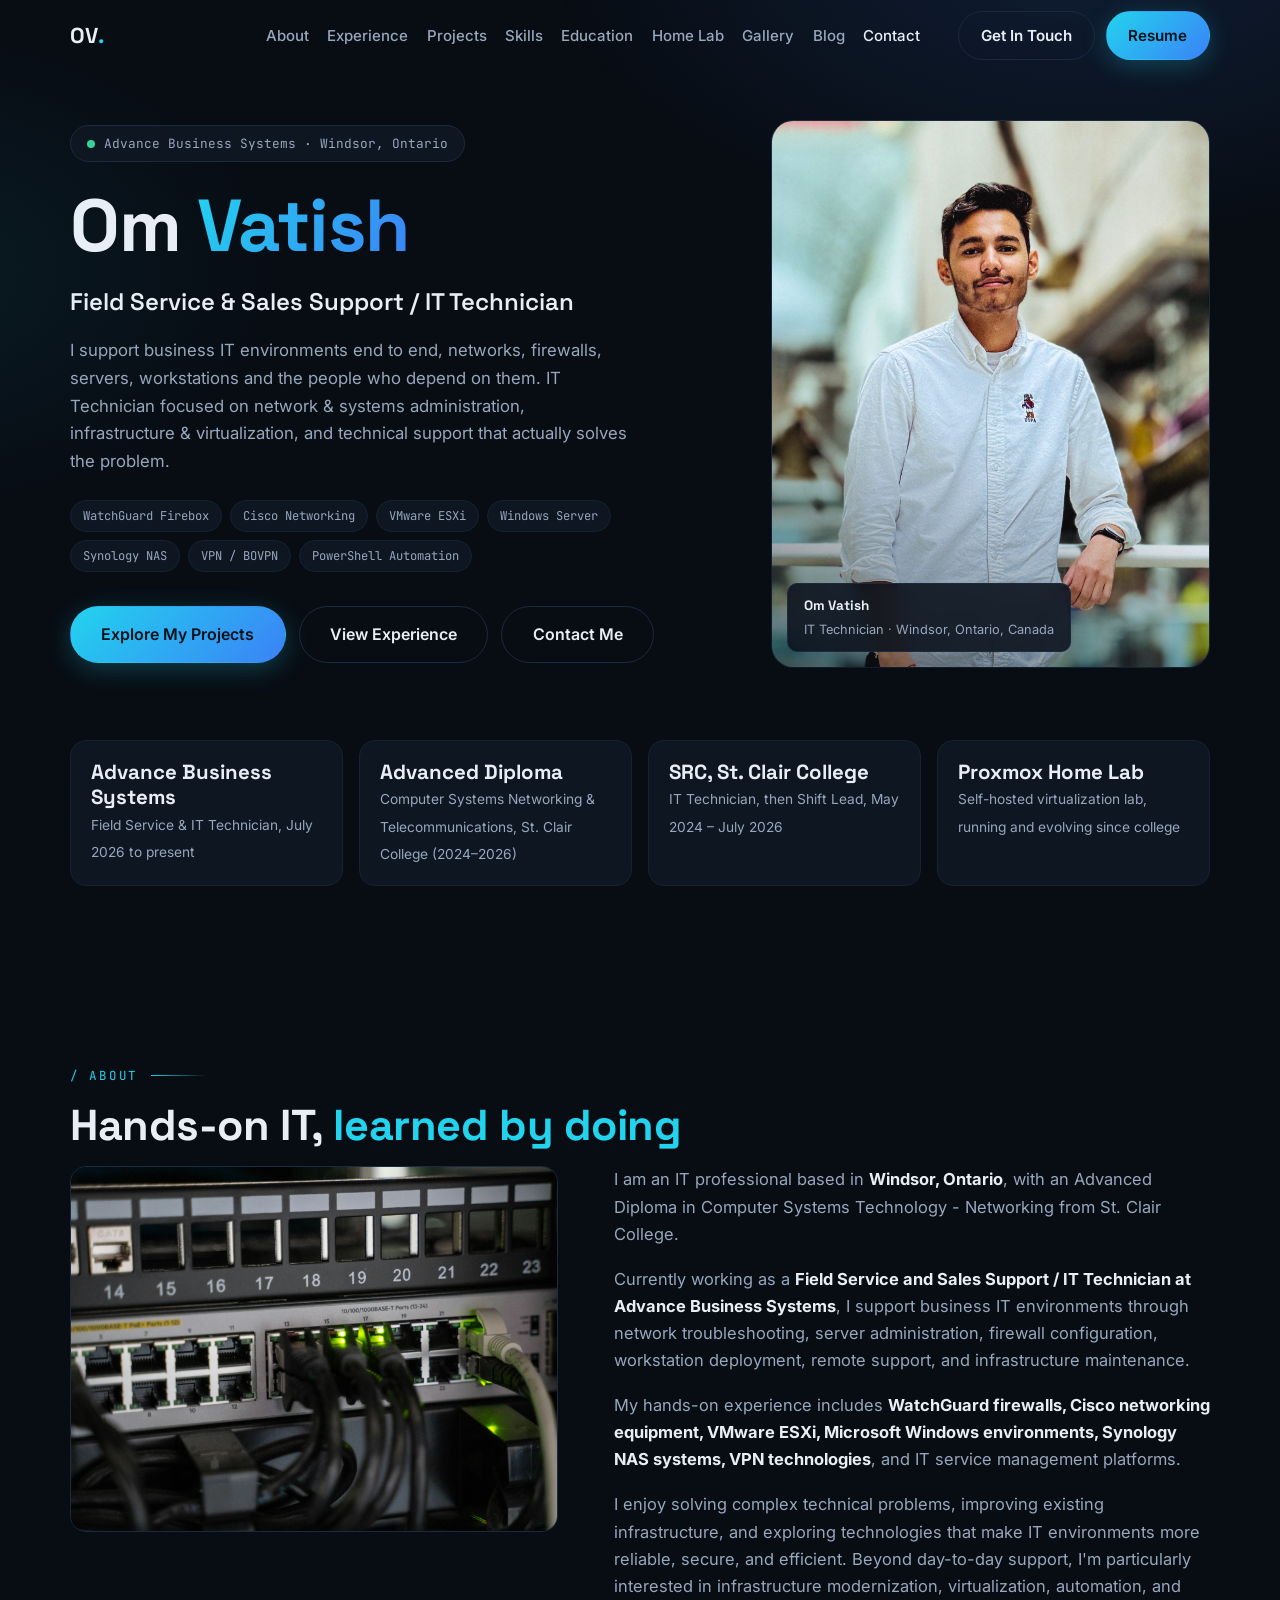
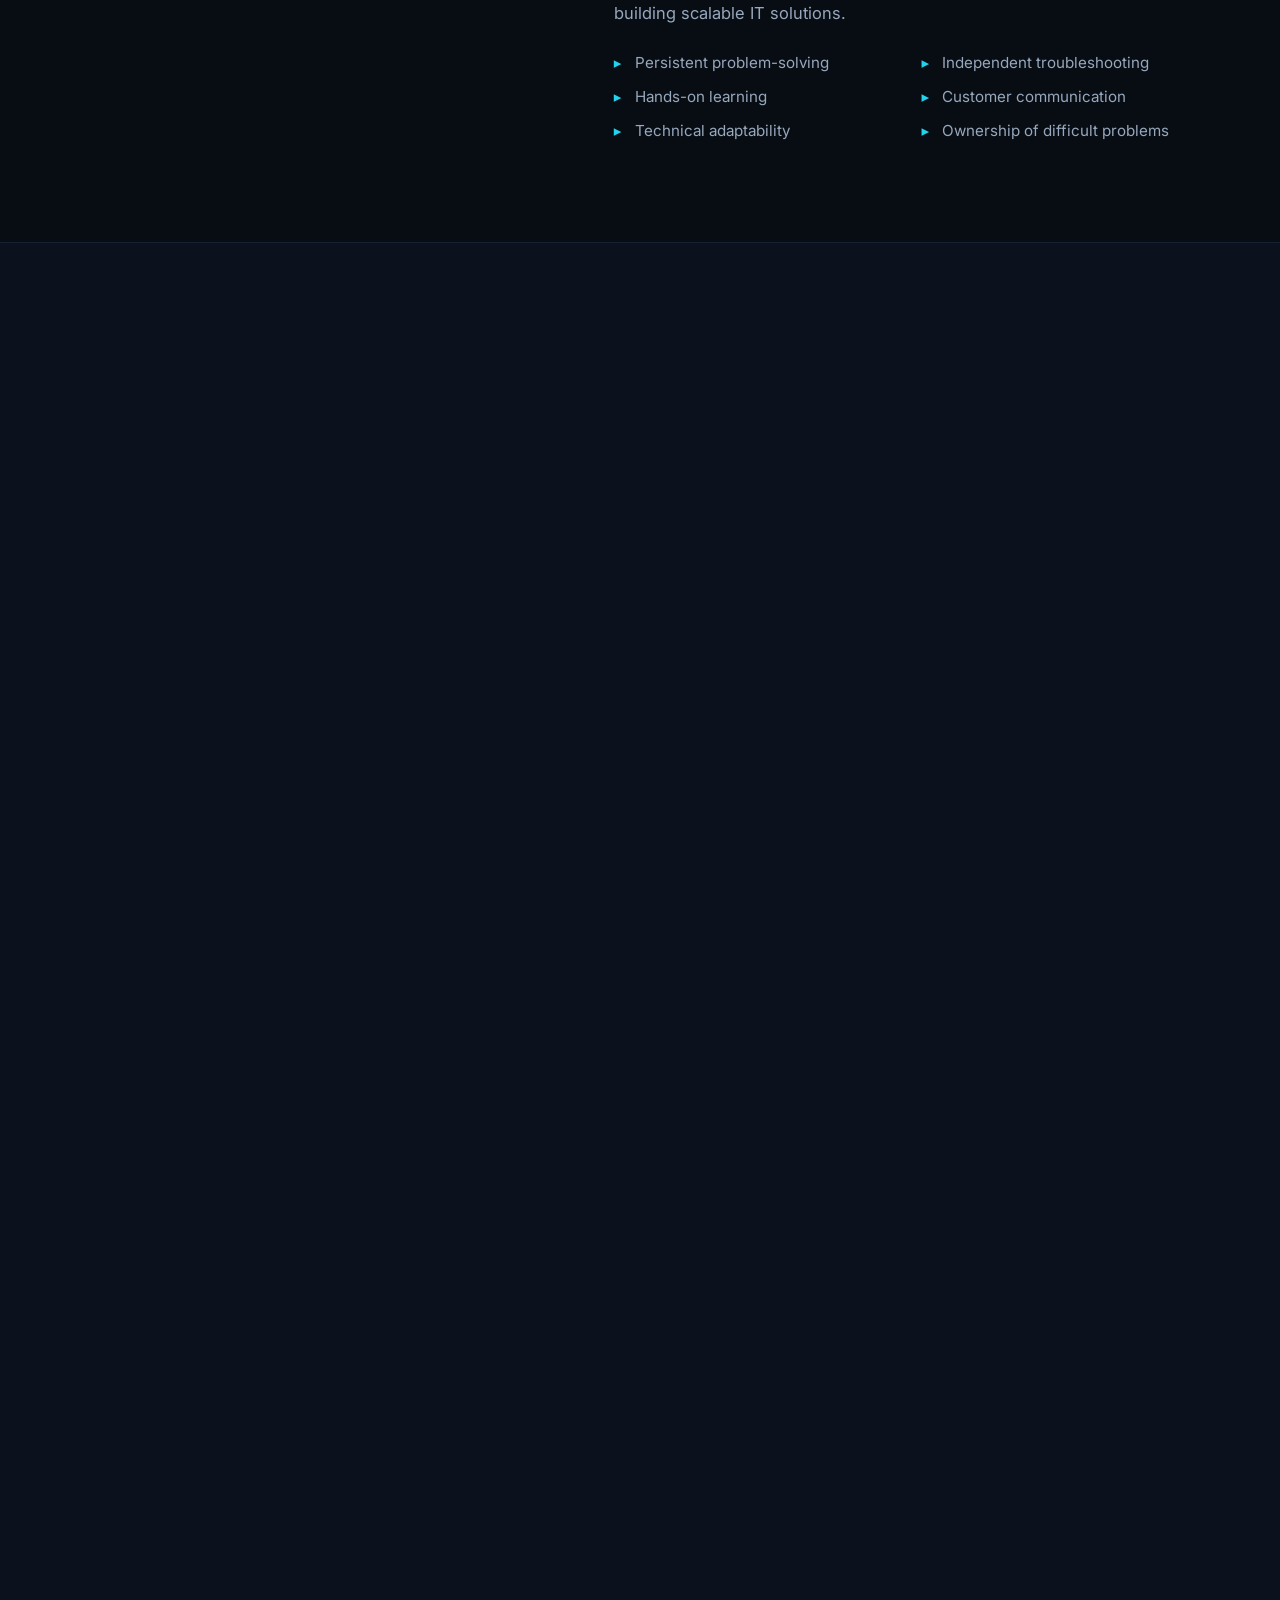
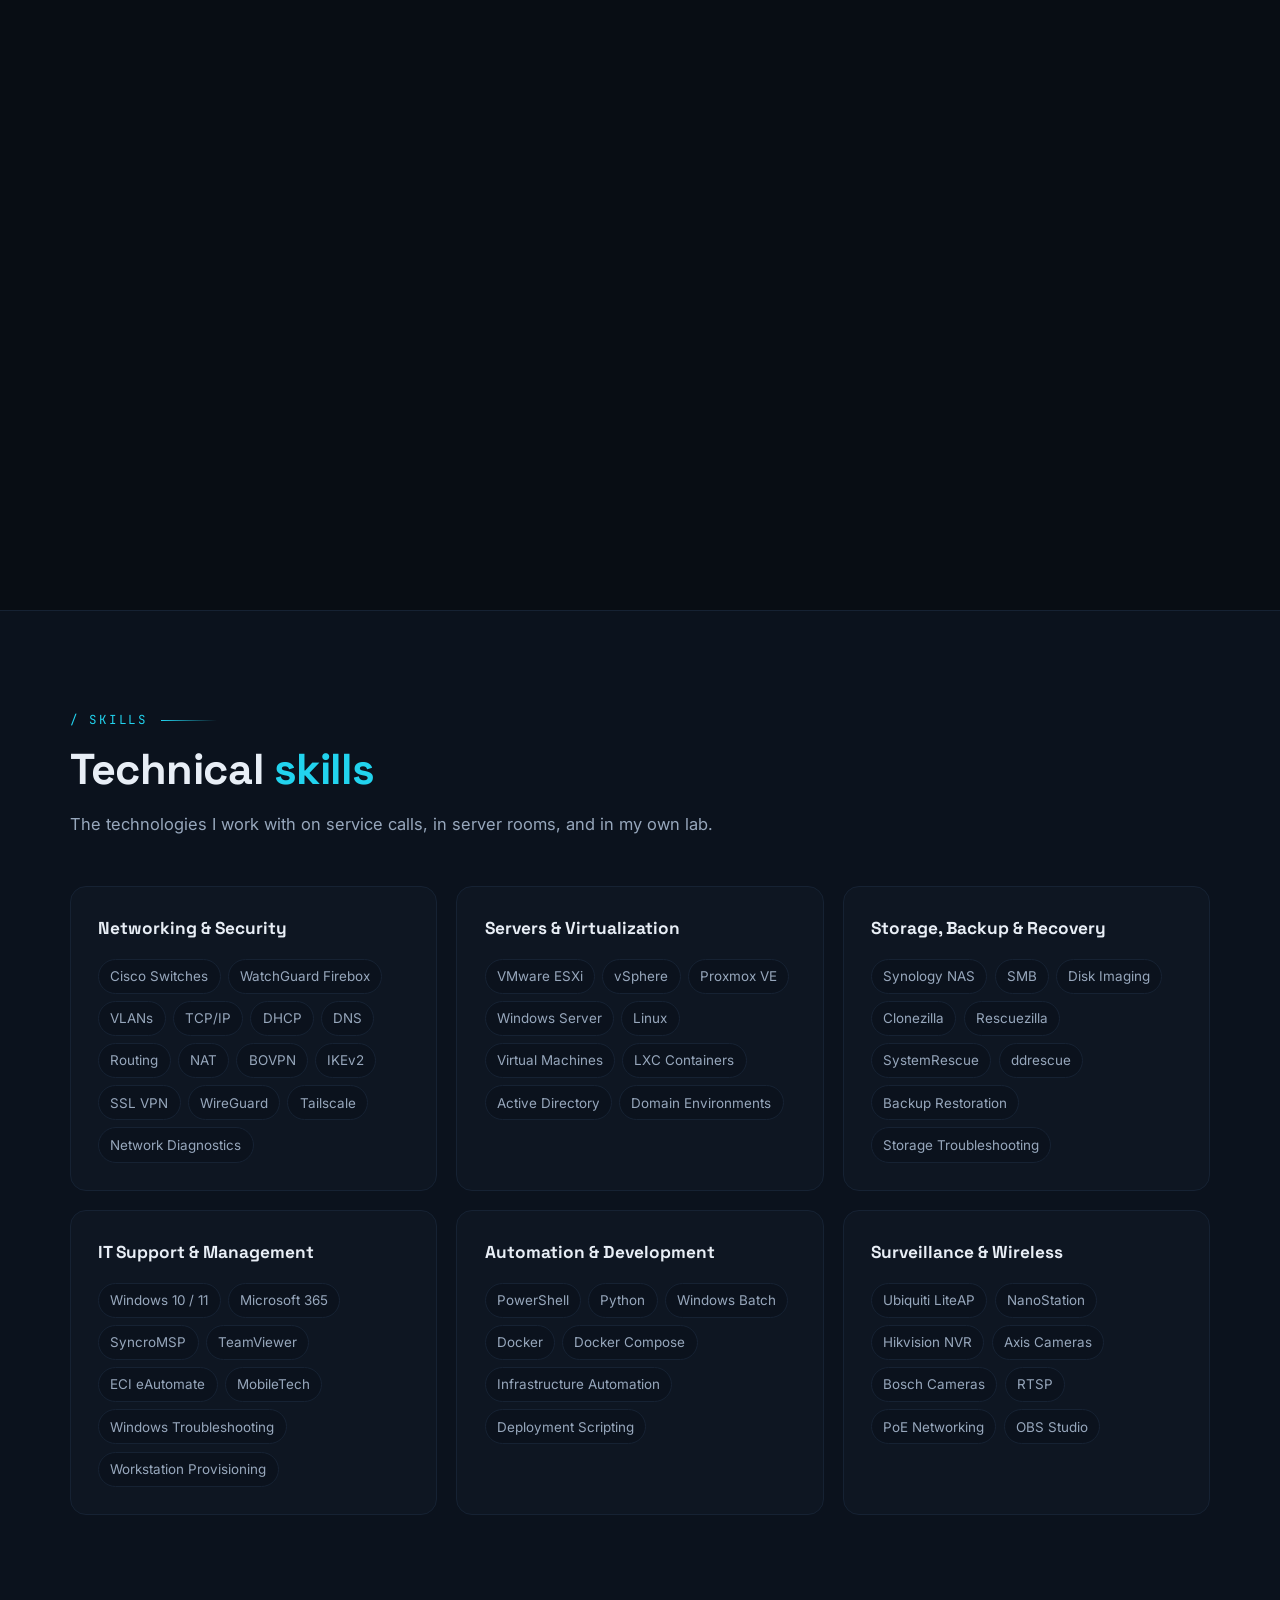
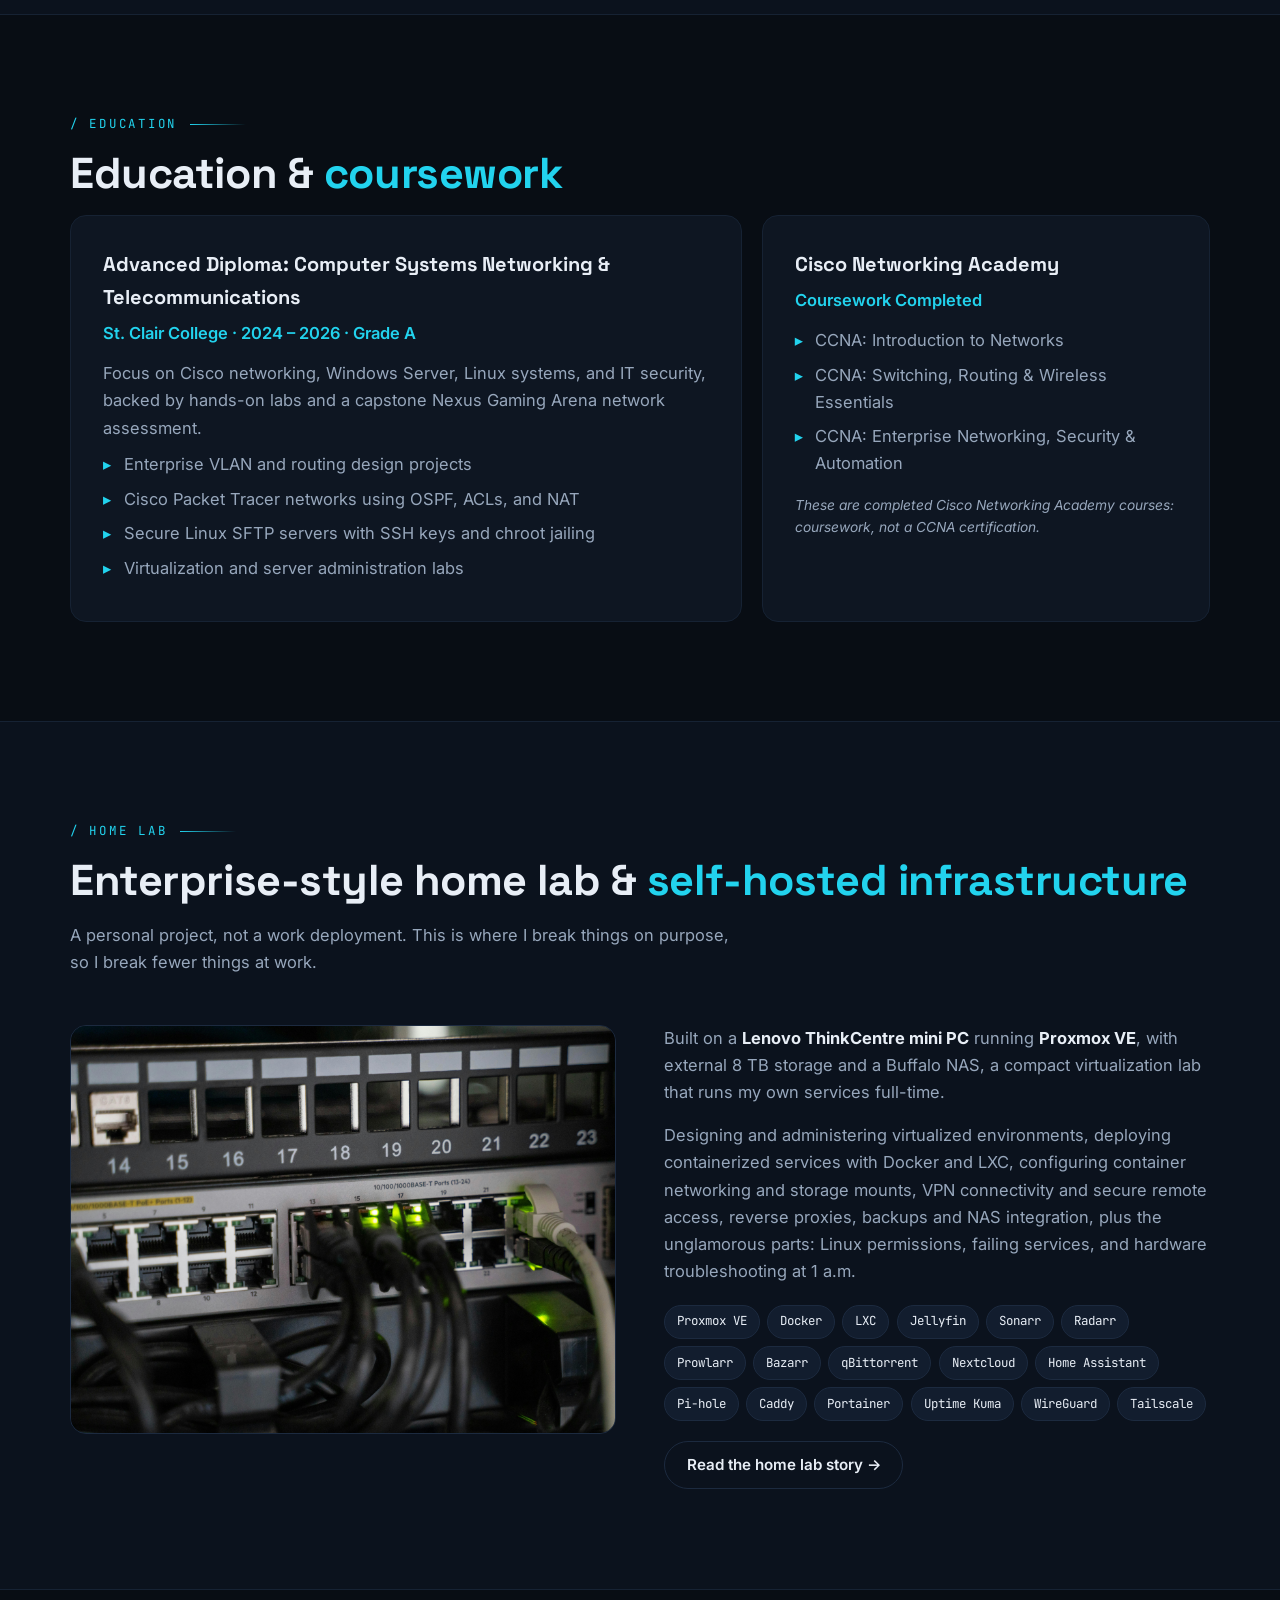
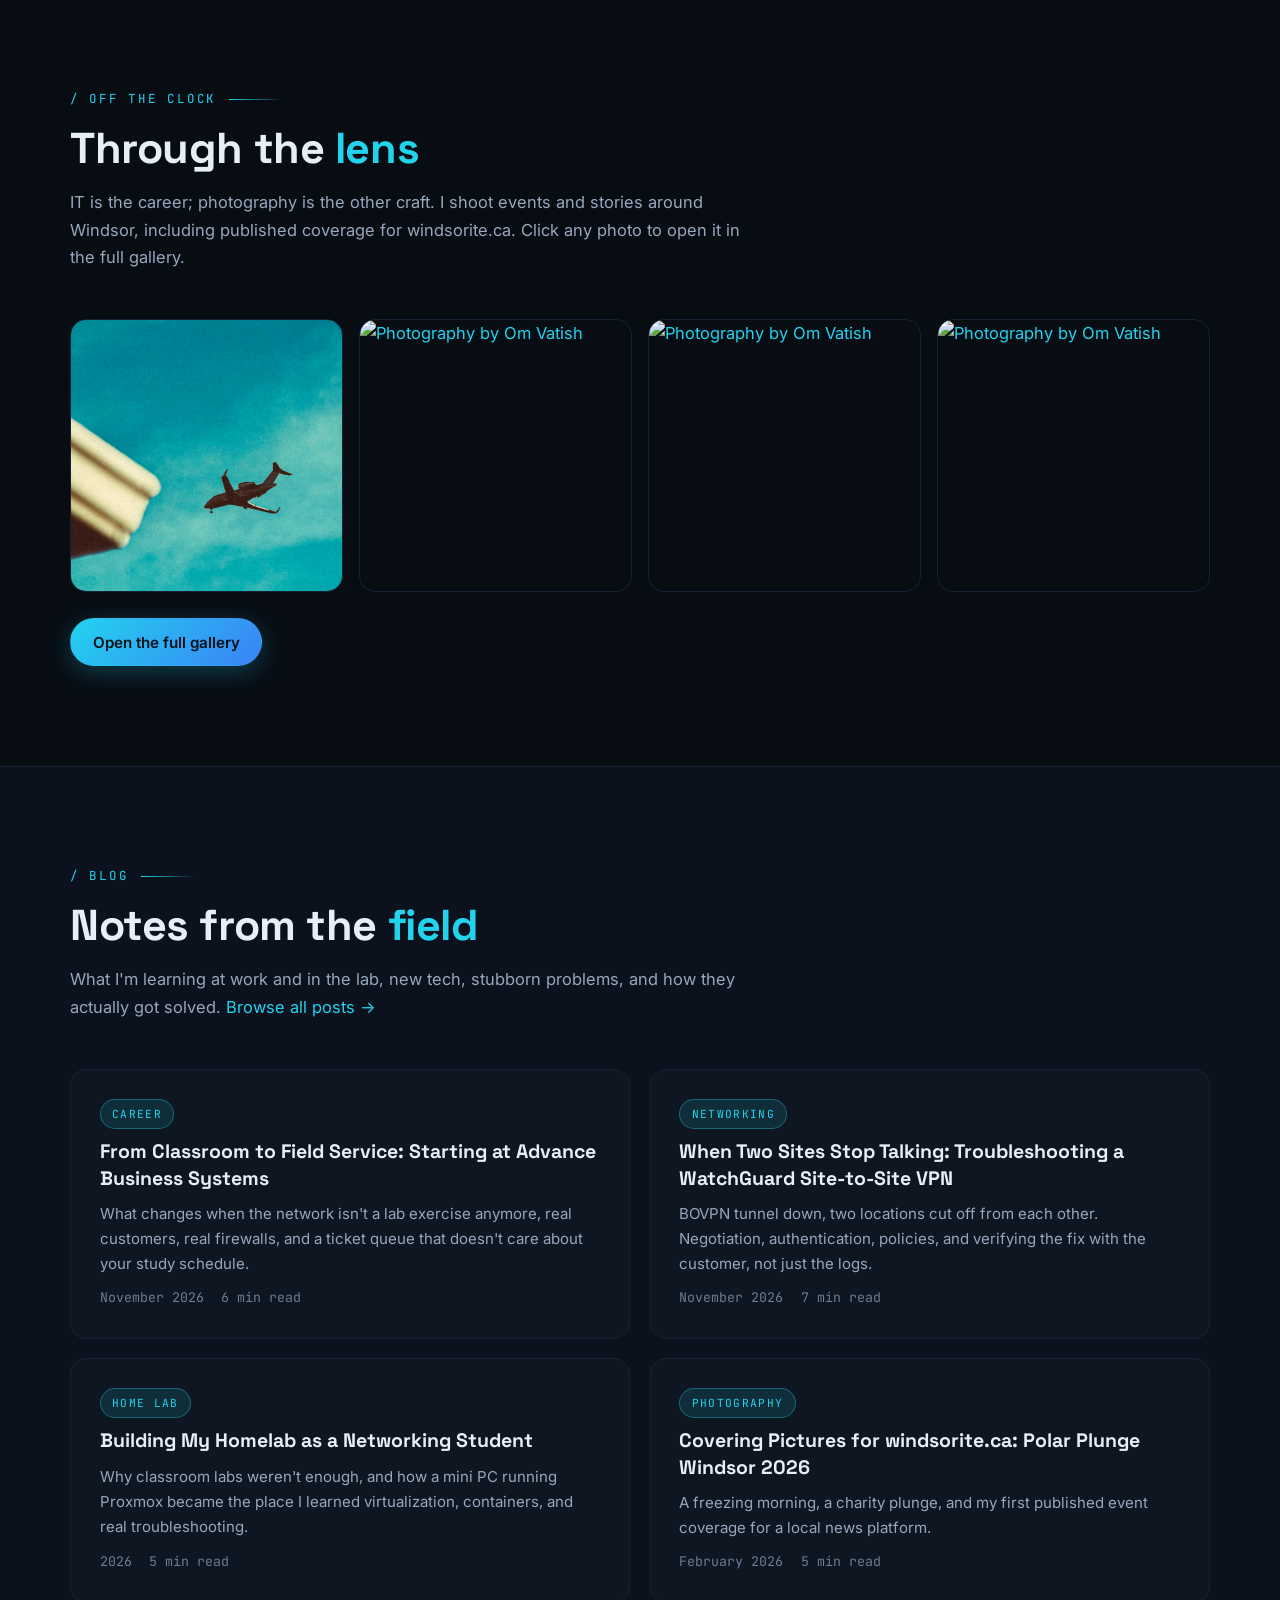
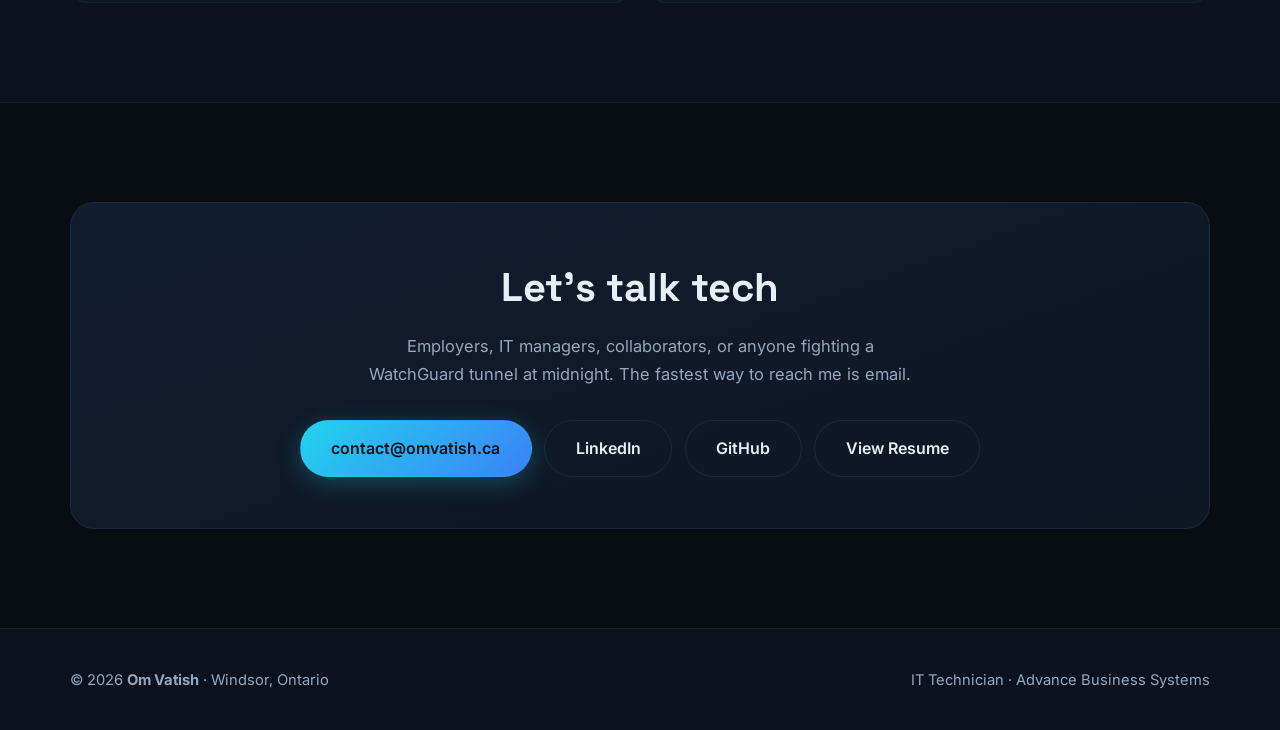
==== commit 73c88851: "Mark all ABS projects Completed" ====
--- a/index.html
+++ b/index.html
@@ -80,7 +80,7 @@
       <div class="hero-stats">
         <div class="stat reveal"><strong>Advance Business Systems</strong><span>Field Service &amp; IT Technician, July 2026 to present</span></div>
         <div class="stat reveal"><strong>Advanced Diploma</strong><span>Computer Systems Networking &amp; Telecommunications, St. Clair College (2024–2026)</span></div>
-        <div class="stat reveal"><strong>SRC, St. Clair College</strong><span>IT Technician, then IT Coordinator, from May 2024</span></div>
+        <div class="stat reveal"><strong>SRC, St. Clair College</strong><span>IT Technician, then Shift Lead, May 2024 – July 2026</span></div>
         <div class="stat reveal"><strong>Proxmox Home Lab</strong><span>Self-hosted virtualization lab, running and evolving since college</span></div>
       </div>
     </div>
@@ -96,7 +96,7 @@
           <img src="images/homelab.jpg" alt="Om Vatish's Proxmox home lab"/>
         </div>
         <div class="about-text reveal-right">
-          <p>I am an IT professional based in <strong>Windsor, Ontario</strong>, with an Advanced Diploma in Computer Systems Networking and Telecommunications from St. Clair College.</p>
+          <p>I am an IT professional based in <strong>Windsor, Ontario</strong>, with an Advanced Diploma in Computer Systems Technology - Networking from St. Clair College.</p>
           <p>Currently working as a <strong>Field Service and Sales Support / IT Technician at Advance Business Systems</strong>, I support business IT environments through network troubleshooting, server administration, firewall configuration, workstation deployment, remote support, and infrastructure maintenance.</p>
           <p>My hands-on experience includes <strong>WatchGuard firewalls, Cisco networking equipment, VMware ESXi, Microsoft Windows environments, Synology NAS systems, VPN technologies</strong>, and IT service management platforms.</p>
           <p>I enjoy solving complex technical problems, improving existing infrastructure, and exploring technologies that make IT environments more reliable, secure, and efficient. Beyond day-to-day support, I'm particularly interested in infrastructure modernization, virtualization, automation, and building scalable IT solutions.</p>
@@ -146,16 +146,16 @@
 
         <article class="role-card reveal">
           <div class="role-head">
-            <h3>IT Coordinator</h3>
-            <span class="role-date">From May 2025</span>
+            <h3>Shift Lead</h3>
+            <span class="role-date">May 2025 – July 2026</span>
           </div>
           <p class="role-org">Student Representative Council (SRC) · St. Clair College</p>
-          <p>Coordinating IT operations for student services and facilities, including the Nexus Gaming Arena and campus events, planning technology for events, supporting staff and students, and helping other team members deliver reliable IT.</p>
+          <p>Leading the on-shift IT support team and providing hands-on, student-focused support across the Nexus Gaming Arena, computer labs, library and printshop, including event technology and audiovisual systems.</p>
           <ul class="role-list">
-            <li>Coordinate IT operations across student facilities</li>
-            <li>Plan and fulfil technology requirements for college events</li>
-            <li>Support audiovisual systems and live event technology</li>
-            <li>Assist with team task assignment and service standards</li>
+            <li>Lead the on-shift team, triage and delegate support tickets</li>
+            <li>Hands-on support for workstations, accounts, printing, Wi-Fi and software</li>
+            <li>Handle escalated hardware and software issues</li>
+            <li>Set up technology and audiovisual systems for college events</li>
           </ul>
         </article>
 
@@ -185,7 +185,7 @@
     <div class="container">
       <p class="section-label reveal">/ Projects</p>
       <h2 class="section-title reveal">Work that <em>shipped</em>, and work in progress</h2>
-      <p class="section-sub reveal">Professional projects from Advance Business Systems, anonymized, no customer names, addresses, or internal details. Statuses are honest: completed means completed, planning means planning.</p>
+      <p class="section-sub reveal">Professional projects from Advance Business Systems, anonymized, no customer names, addresses, or internal details. All nine projects below are completed work.</p>
       <div class="projects-list">
 
         <article class="project-card reveal">
@@ -198,7 +198,7 @@
         </article>
 
         <article class="project-card reveal">
-          <div class="project-meta"><span class="project-num">02</span><span class="badge progress">ABS Project</span></div>
+          <div class="project-meta"><span class="project-num">02</span><span class="badge done">Completed</span></div>
           <p class="project-type">Networking · Migration</p>
           <h3>Business Network Firewall Migration</h3>
           <p class="project-body">Replacing an existing firewall with a WatchGuard appliance, investigating internet connectivity problems involving managed switches, VLAN configuration, routing and DHCP.</p>
@@ -207,7 +207,7 @@
         </article>
 
         <article class="project-card reveal">
-          <div class="project-meta"><span class="project-num">03</span><span class="badge progress">ABS Project</span></div>
+          <div class="project-meta"><span class="project-num">03</span><span class="badge done">Completed</span></div>
           <p class="project-type">Wireless · Surveillance</p>
           <h3>Wireless Surveillance Network Deployment</h3>
           <p class="project-body">Wireless infrastructure connecting multiple buildings, bridge and station configuration, surveillance network connectivity and NVR integration, camera discovery troubleshooting.</p>
@@ -216,25 +216,25 @@
         </article>
 
         <article class="project-card reveal">
-          <div class="project-meta"><span class="project-num">04</span><span class="badge planning">Planning &amp; Assessment</span></div>
+          <div class="project-meta"><span class="project-num">04</span><span class="badge done">Completed</span></div>
           <p class="project-type">Servers · Modernization</p>
           <h3>Server &amp; Business Application Modernization</h3>
-          <p class="project-body">Planning a business server and application upgrade, reviewing existing infrastructure and requirements, coordinating initial technical assessments with customer contacts.</p>
+          <p class="project-body">Delivered a business server and application upgrade: reviewed existing infrastructure and requirements, and coordinated technical assessments with customer contacts.</p>
           <ul class="project-stack"><li>VMware ESXi</li><li>Windows Server</li><li>Synology</li></ul>
           <a class="project-link" href="projects.html#modernization">Project details →</a>
         </article>
 
         <article class="project-card reveal">
-          <div class="project-meta"><span class="project-num">05</span><span class="badge progress">Ongoing Evaluation</span></div>
+          <div class="project-meta"><span class="project-num">05</span><span class="badge done">Completed</span></div>
           <p class="project-type">Backup · Virtualization</p>
           <h3>Backup Infrastructure &amp; Virtualization Assessment</h3>
-          <p class="project-body">Working with existing virtual machine backups, evaluating restoration and migration options, and investigating NAS-based infrastructure to improve backup management and recovery.</p>
+          <p class="project-body">Evaluated existing virtual machine backups, restoration and migration options, and NAS-based infrastructure to improve backup management and recovery.</p>
           <ul class="project-stack"><li>Synology NAS</li><li>VMware</li><li>Backups</li></ul>
           <a class="project-link" href="projects.html#backup-assessment">Project details →</a>
         </article>
 
         <article class="project-card reveal">
-          <div class="project-meta"><span class="project-num">06</span><span class="badge progress">ABS Project</span></div>
+          <div class="project-meta"><span class="project-num">06</span><span class="badge done">Completed</span></div>
           <p class="project-type">Automation · Endpoints</p>
           <h3>Workstation Deployment &amp; IT Automation</h3>
           <p class="project-body">Developing and refining workstation provisioning scripts, automating software installation and configuration, remote management agents, domain joining, naming, and Windows updates.</p>
@@ -243,7 +243,7 @@
         </article>
 
         <article class="project-card reveal">
-          <div class="project-meta"><span class="project-num">07</span><span class="badge planning">Design &amp; Planning</span></div>
+          <div class="project-meta"><span class="project-num">07</span><span class="badge done">Completed</span></div>
           <p class="project-type">Service Desk · Workflow</p>
           <h3>IT Service Desk Workflow Improvement</h3>
           <p class="project-body">Analyzing an email-based service request workflow, identifying inefficiencies in ticket handling and service-call creation, and designing a more centralized ticketing and assignment process.</p>
@@ -252,7 +252,7 @@
         </article>
 
         <article class="project-card reveal">
-          <div class="project-meta"><span class="project-num">08</span><span class="badge progress">ABS Project</span></div>
+          <div class="project-meta"><span class="project-num">08</span><span class="badge done">Completed</span></div>
           <p class="project-type">AV · IP Cameras</p>
           <h3>Office Video &amp; Camera Integration</h3>
           <p class="project-body">Configuring and testing IP camera streaming into video conferencing, troubleshooting video quality, latency and encoding, and testing approaches to improve office meeting video.</p>
@@ -261,7 +261,7 @@
         </article>
 
         <article class="project-card reveal">
-          <div class="project-meta"><span class="project-num">09</span><span class="badge progress">In Progress</span></div>
+          <div class="project-meta"><span class="project-num">09</span><span class="badge done">Completed</span></div>
           <p class="project-type">Storage · Data Recovery</p>
           <h3>Storage Failure &amp; Data Recovery</h3>
           <p class="project-body">Diagnosing a failing SSD and recovering accessible user files to alternate storage, working through multiple disk imaging and Linux recovery tools at a low level.</p>
@@ -317,7 +317,7 @@
         <div class="edu-card reveal">
           <h3>Advanced Diploma: Computer Systems Networking &amp; Telecommunications</h3>
           <p class="org">St. Clair College · 2024 – 2026 · Grade A</p>
-          <p>Focus on Cisco networking, Windows Server, Linux systems, and IT security, backed by hands-on labs and a capstone enterprise network design.</p>
+          <p>Focus on Cisco networking, Windows Server, Linux systems, and IT security, backed by hands-on labs and a capstone Nexus Gaming Arena network assessment.</p>
           <ul>
             <li>Enterprise VLAN and routing design projects</li>
             <li>Cisco Packet Tracer networks using OSPF, ACLs, and NAT</li>
